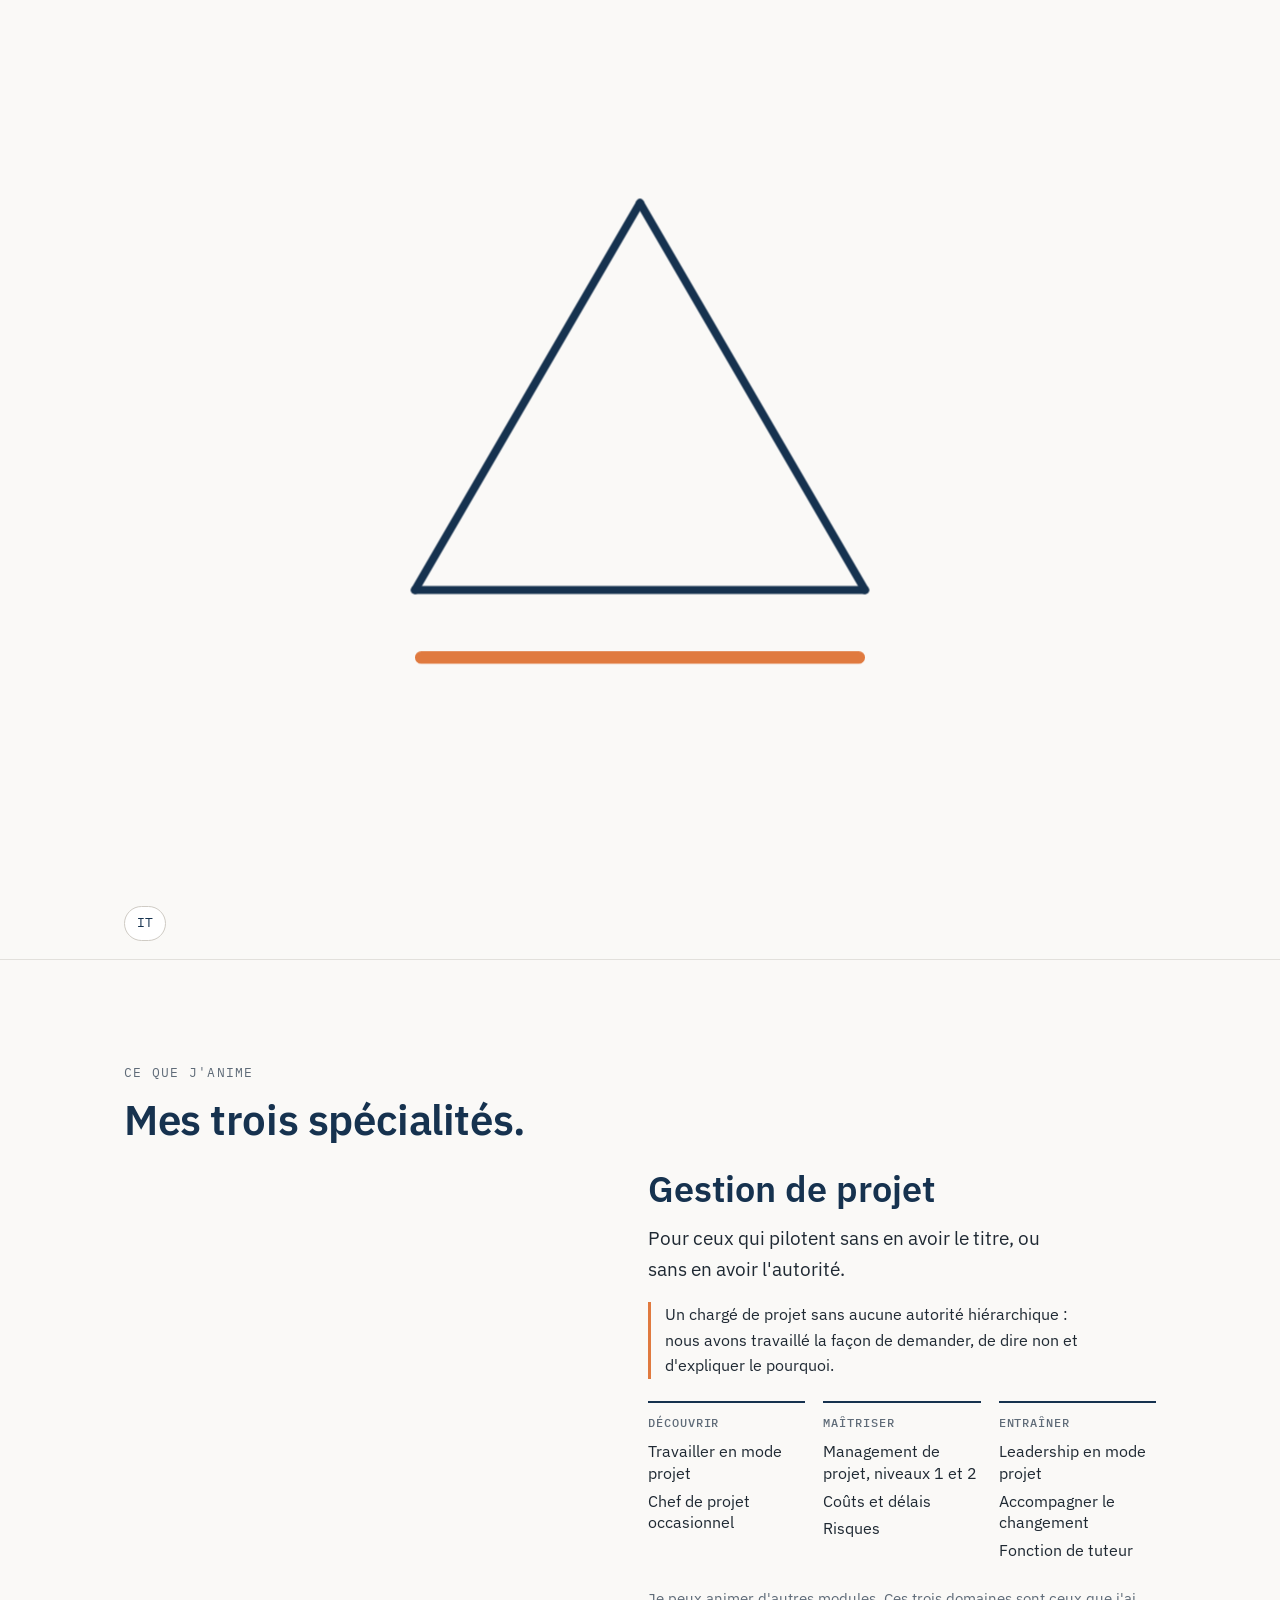
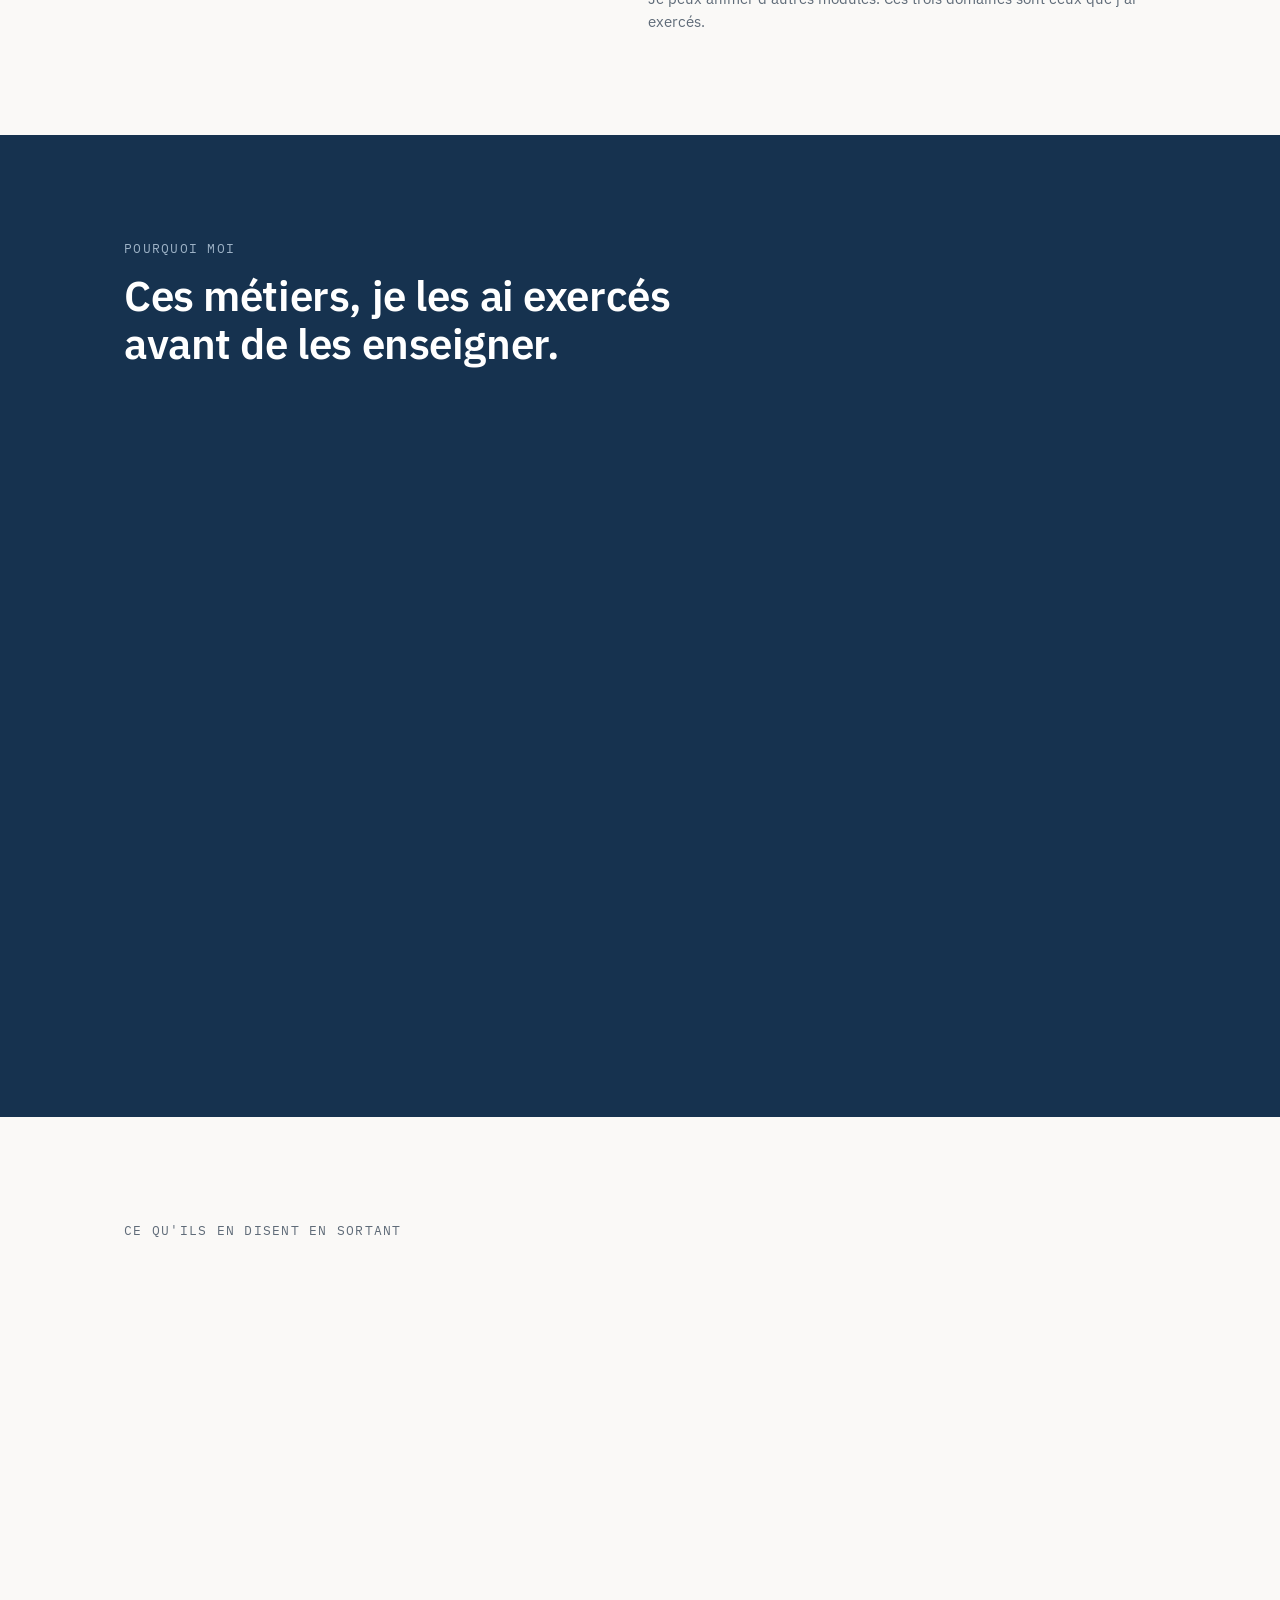
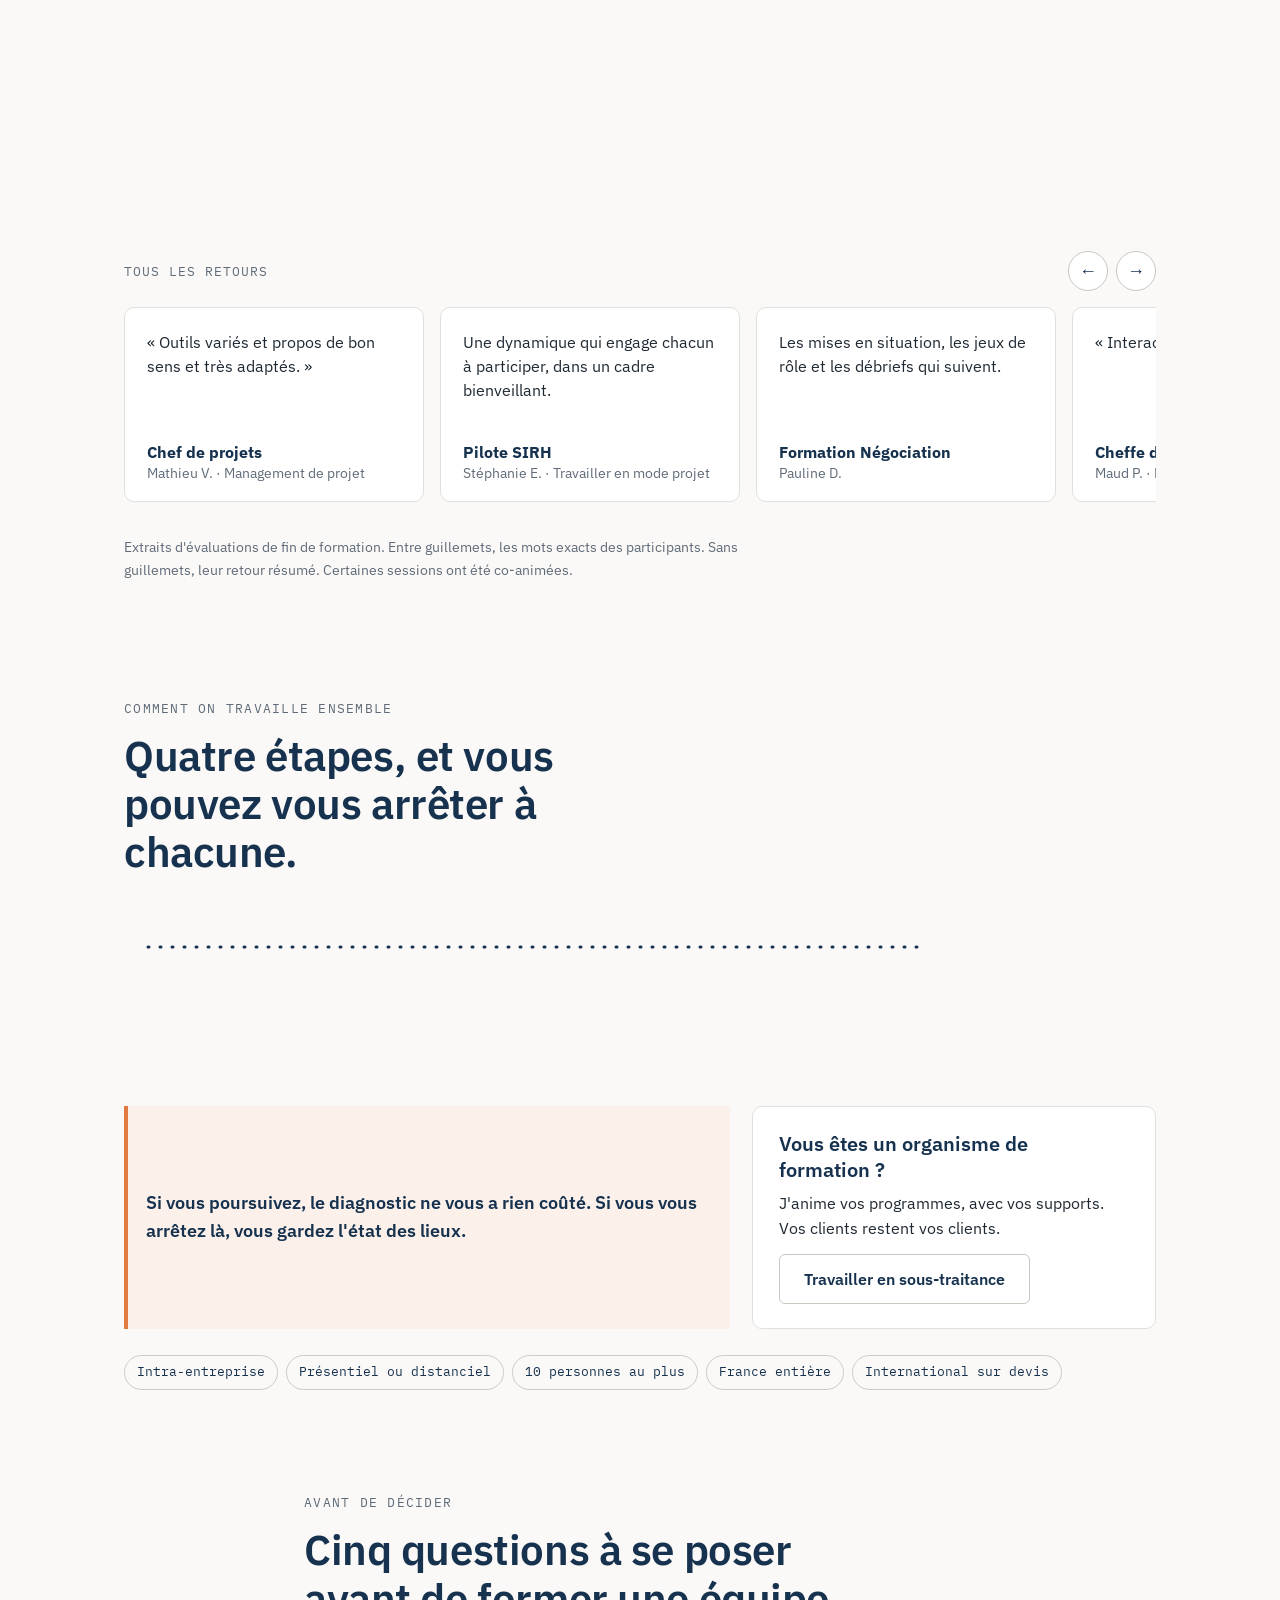
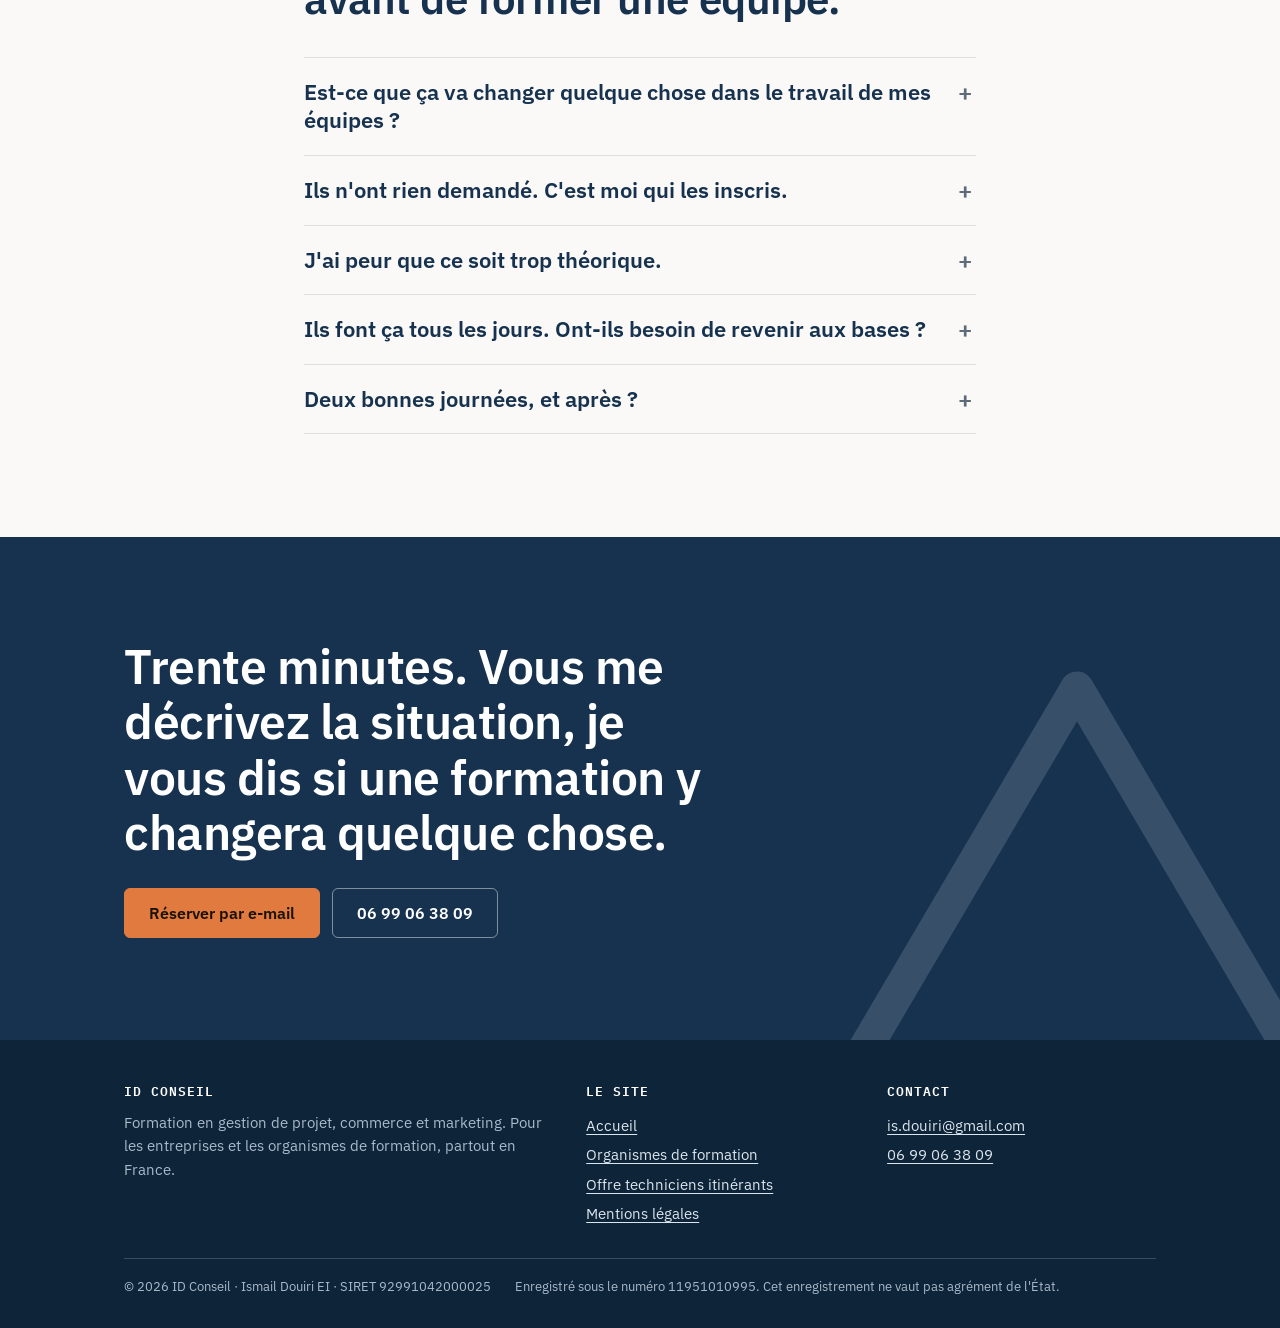
==== index.html @ 98e77c62 "Site ID Conseil, version de publication Copie propre du site v4 : uniquement les pages publiées, san" ====
<!doctype html>
<html lang="fr">
<head>
<meta charset="utf-8">
<meta name="viewport" content="width=device-width, initial-scale=1">
<title>ID Conseil · Formations en gestion de projet, commerce et marketing</title>
<meta name="description" content="Ismail Douiri, formateur. Gestion de projet, commerce, marketing : des formations ancrées dans le terrain de vos équipes. Pour les entreprises et les organismes de formation.">
<meta name="robots" content="index, follow">
<link rel="canonical" href="https://idconseil-formation.fr/">
<meta name="theme-color" content="#16324F">
<meta property="og:type" content="website">
<meta property="og:site_name" content="ID Conseil">
<meta property="og:locale" content="fr_FR">
<meta property="og:title" content="ID Conseil · Des formations ancrées dans le terrain de vos équipes">
<meta property="og:description" content="Gestion de projet, commerce, marketing. Pour les entreprises et les organismes de formation.">
<meta property="og:url" content="https://idconseil-formation.fr/">
<meta property="og:image" content="https://idconseil-formation.fr/assets/img/og-image.png">
<meta name="twitter:card" content="summary_large_image">
<link rel="icon" href="assets/img/favicon.svg" type="image/svg+xml">
<link rel="icon" href="assets/img/favicon-32.png" sizes="32x32" type="image/png">
<link rel="apple-touch-icon" href="assets/img/apple-touch-icon.png">
<link rel="manifest" href="site.webmanifest">
<link rel="stylesheet" href="assets/fonts/fonts.css">
<link rel="stylesheet" href="assets/css/v3.css">
<link rel="stylesheet" href="assets/css/v3b.css">
<link rel="stylesheet" href="assets/css/v4.css">
<script>
/* Cinématique : ordinateur seulement, une fois par visite, jamais si les animations sont réduites. */
(function(){try{
  var d = document.documentElement;
  var calme = window.matchMedia('(prefers-reduced-motion: reduce)').matches;
  var large = window.matchMedia('(min-width: 900px)').matches;
  if(!calme){ d.classList.add('js'); }
  if(large && !calme && !sessionStorage.getItem('idc-intro') && !location.hash){
    d.classList.add('intro');
    sessionStorage.setItem('idc-intro','1');
  }
}catch(e){}})();
</script>
<script type="application/ld+json">
{
 "@context":"https://schema.org",
 "@type":"ProfessionalService",
 "@id":"https://idconseil-formation.fr/#organisation",
 "name":"ID Conseil",
 "description":"Formation en gestion de projet, commerce et marketing pour les entreprises et les organismes de formation.",
 "url":"https://idconseil-formation.fr/",
 "image":"https://idconseil-formation.fr/assets/img/og-image.png",
 "founder":{"@type":"Person","name":"Ismail Douiri","jobTitle":"Formateur"},
 "areaServed":{"@type":"Country","name":"France"},
 "knowsAbout":["gestion de projet","management de projet","vente","négociation commerciale","marketing","formation professionnelle"]
}
</script>
</head>
<body>

<!-- Cinématique d'ouverture : le delta se construit sommet par sommet, le portrait s'y révèle,
     puis le symbole part se ranger dans le logo de l'en-tête. -->
<div class="cine" aria-hidden="true">
  <div class="cine-fond"></div>
  <div class="cine-scene">
    <svg viewBox="0 0 600 600" id="cine-svg">
      <defs><clipPath id="cine-rond"><circle cx="300" cy="350" r="126"/></clipPath></defs>
      <g class="photo"><image href="assets/img/portrait-serre.jpg" x="150" y="208" width="300" height="400"
           preserveAspectRatio="xMidYMin slice" clip-path="url(#cine-rond)"/></g>
      <circle class="anneau" cx="300" cy="350" r="138"/>
      <path class="cote" id="c1" d="M300 70 L50 500"/>
      <path class="cote" id="c2" d="M50 500 L550 500"/>
      <path class="cote" id="c3" d="M550 500 L300 70"/>
      <circle class="noeud" id="n1" cx="300" cy="70" r="14"/>
      <circle class="noeud" id="n2" cx="50" cy="500" r="14"/>
      <circle class="noeud" id="n3" cx="550" cy="500" r="14"/>
      <text id="t1" x="300" y="36" text-anchor="middle">GESTION DE PROJET</text>
      <text id="t2" x="22" y="546" text-anchor="start">COMMERCE</text>
      <text id="t3" x="578" y="546" text-anchor="end">MARKETING</text>
      <rect class="barre" x="50" y="568" width="500" height="14" rx="7"/>
    </svg>
    <p class="cine-nom">ID CONSEIL</p>
    <p class="cine-base">La performance par la formation</p>
  </div>
  <button class="passer" type="button">Passer</button>
</div>

<a class="saut-lien" href="#contenu">Aller au contenu</a>

<header class="tete">
  <div class="wrap">
    <a class="marque" href="index.html">
      <svg viewBox="0 0 100 100" aria-hidden="true" id="logo">
        <path d="M50 15 L85 76 L15 76 Z" fill="none" stroke="#16324F" stroke-width="10" stroke-linejoin="round"/>
        <rect x="15" y="87" width="70" height="10" rx="5" fill="#E07A3F"/>
      </svg>
      <span><b>ID CONSEIL</b><small>La performance par la formation</small></span>
    </a>
    <button class="burger" type="button" aria-expanded="false" aria-controls="nav">Menu</button>
    <nav class="nav" id="nav" aria-label="Navigation principale">
      <a href="#specialites">Spécialités</a>
      <a href="#retours">Retours</a>
      <a href="#offre">Entreprises</a>
      <a href="organismes.html">Organismes de formation</a>
      <a class="btn" href="#contact">Réserver un échange</a>
    </nav>
  </div>
</header>

<main id="contenu">

<!-- =================== 1. HAUT DE PAGE -->
<section class="h4">
  <div class="wrap h4-g">
    <div class="h4-txt">
      <span class="sur">Ismail Douiri · Formateur · ID Conseil</span>
      <h1>Projet, commerce, marketing : des formations <em>ancrées dans le terrain</em> de vos équipes.</h1>
      <p class="chapo">Je pars de leurs dossiers réels. Pour les entreprises et les organismes de formation.</p>
      <div class="actions">
        <a class="btn" href="#contact">Réserver un échange de 30 minutes</a>
        <a class="btn btn-2" href="#specialites">Voir mes spécialités</a>
      </div>
      <ul class="h4-faits">
        <li><b>15 ans</b>de terrain</li>
        <li><b>Près de 40</b>sessions animées</li>
        <li><b>Plus de 70</b>apprenants</li>
      </ul>
    </div>
    <figure class="h4-fig rev">
      <svg class="h4-delta" viewBox="0 0 400 400" aria-hidden="true">
        <path class="trait" d="M200 30 L380 330 L20 330 Z"/>
        <rect class="barre" x="20" y="352" width="360" height="11" rx="5.5"/>
      </svg>
      <img src="assets/img/portrait-accueil.jpg" alt="Portrait d'Ismail Douiri" width="1124" height="2000">
    </figure>
  </div>
</section>

<div class="bande">
  <div class="wrap">
    <ul class="puces">
      <li>Des secteurs que je connais</li>
      <li>Énergie</li><li>Réseaux de gaz</li><li>CVC</li><li>Ingénierie et environnement</li><li>Maintenance industrielle</li><li>IT</li>
    </ul>
  </div>
</div>

<!-- =================== 2. MES TROIS SPÉCIALITÉS -->
<section id="specialites">
  <div class="wrap">
    <span class="sur">Ce que j'anime</span>
    <h2>Mes trois spécialités.</h2>

    <div class="tri-g">
      <div class="tri rev" role="tablist" aria-label="Mes trois spécialités">
        <svg viewBox="0 0 500 460" aria-hidden="true">
          <path class="trait" d="M250 50 L440 400 L60 400 Z"/>
          <rect class="barre" x="60" y="426" width="380" height="12" rx="6"/>
          <text class="centre" x="250" y="290">SURVOLEZ</text>
          <text class="centre" x="250" y="312">UN SOMMET</text>
        </svg>
        <button class="sommet" style="left:50%;top:11%" role="tab" id="tab-projet" aria-controls="pan-projet" aria-selected="true" type="button">Gestion de projet</button>
        <button class="sommet" style="left:12%;top:87%" role="tab" id="tab-commerce" aria-controls="pan-commerce" aria-selected="false" type="button">Commerce</button>
        <button class="sommet" style="left:88%;top:87%" role="tab" id="tab-marketing" aria-controls="pan-marketing" aria-selected="false" type="button">Marketing</button>
      </div>

      <div class="pan">
        <div role="tabpanel" id="pan-projet" aria-labelledby="tab-projet">
          <h3>Gestion de projet</h3>
          <p class="qui">Pour ceux qui pilotent sans en avoir le titre, ou sans en avoir l'autorité.</p>
          <p class="ex">Un chargé de projet sans aucune autorité hiérarchique : nous avons travaillé la façon de demander, de dire non et d'expliquer le pourquoi.</p>
          <div class="niv">
            <div><h4>Découvrir</h4><ul><li>Travailler en mode projet</li><li>Chef de projet occasionnel</li></ul></div>
            <div><h4>Maîtriser</h4><ul><li>Management de projet, niveaux 1 et 2</li><li>Coûts et délais</li><li>Risques</li></ul></div>
            <div><h4>Entraîner</h4><ul><li>Leadership en mode projet</li><li>Accompagner le changement</li><li>Fonction de tuteur</li></ul></div>
          </div>
        </div>
        <div role="tabpanel" id="pan-commerce" aria-labelledby="tab-commerce" hidden>
          <h3>Commerce</h3>
          <p class="qui">Pour ceux qui vendent sans être vendeurs, et pour les vendeurs qui veulent retrouver une méthode.</p>
          <p class="ex">Négocier un droit de passage avec un barème fixe : nous avons listé tout ce qui se négocie quand le prix ne bouge pas.</p>
          <div class="niv">
            <div><h4>Poser les bases</h4><ul><li>Vente en face-à-face</li><li>Maîtrise commerciale pour non-commerciaux</li><li>Prospecter</li></ul></div>
            <div><h4>Aller plus loin</h4><ul><li>Négociation commerciale</li><li>Bases du contrat commercial</li></ul></div>
            <div><h4>En direct</h4><ul><li><a href="techniciens.html">Vente additionnelle pour techniciens</a></li></ul></div>
          </div>
        </div>
        <div role="tabpanel" id="pan-marketing" aria-labelledby="tab-marketing" hidden>
          <h3>Marketing</h3>
          <p class="qui">Pour ceux qui doivent comprendre leur marché sans être marketeurs.</p>
          <p class="ex">Chef de produit, j'ai mené l'étude de marché qui a sauvé une gamme promise à l'abandon.</p>
          <div class="niv">
            <div><h4>Poser les bases</h4><ul><li>Le marketing pour les non-marketeurs</li></ul></div>
            <div><h4>Aller plus loin</h4><ul><li>Du diagnostic au plan marketing</li><li>Marketing produit et lancement de gamme</li></ul></div>
            <div><h4>Le digital</h4><ul><li>Bases du marketing digital</li><li>Communication et création de contenu</li></ul></div>
          </div>
        </div>
        <p class="pan-note">Je peux animer d'autres modules. Ces trois domaines sont ceux que j'ai exercés.</p>
      </div>
    </div>
  </div>
</section>

<!-- =================== 3. POURQUOI MOI -->
<section id="parcours" class="sombre">
  <div class="wrap">
    <span class="sur">Pourquoi moi</span>
    <h2>Ces métiers, je les ai exercés avant de les enseigner.</h2>

    <div class="frise rev" role="img" aria-label="Frise de 2011 à 2026. Vente de 2011 à 2020, puis depuis 2024. Marketing produit et pilotage de projets de 2020 à 2024. Formation depuis 2023.">
      <div class="frise-l"><span class="b-vente" style="grid-column:1/11"></span><span class="b-vente" style="grid-column:14/17"></span></div>
      <div class="frise-l"><span class="b-mkt" style="grid-column:10/15"></span></div>
      <div class="frise-l"><span class="b-form" style="grid-column:13/17"></span></div>
      <div class="frise-a"><span>2011</span><span>2016</span><span>2021</span><span>2026</span></div>
    </div>

    <div class="grands">
      <div class="grand rev">
        <b>12<sup>ans +</sup></b>
        <h3><i class="b-vente"></i>Dans la vente</h3>
        <p>Matériel électrique et génie climatique, en tertiaire, résidentiel et industrie. Schneider Electric, ABB, Magelec, Ariston.</p>
      </div>
      <div class="grand rev r2">
        <b>4<sup>ans</sup></b>
        <h3><i class="b-mkt"></i>De marketing produit</h3>
        <p>Chef de produit : conduite de gamme, lancements, pilotage de projets.</p>
      </div>
      <div class="grand rev r3">
        <b>3<sup>ans</sup></b>
        <h3><i class="b-form"></i>De formation</h3>
        <p>En école, dont un workshop de communication digitale à MyDigitalSchool, puis en entreprise.</p>
      </div>
    </div>

    <p class="phrase rev">J'ai appris à vendre du côté du plus petit. Il me restait une chose : <span>comprendre le client mieux que les autres.</span></p>
  </div>
</section>

<!-- =================== 4. LES RETOURS -->
<section id="retours">
  <div class="wrap">
    <span class="sur">Ce qu'ils en disent en sortant</span>
    <div class="cit-g">
      <figure class="grande rev">
        <blockquote>« Pas ou peu de slides : on se souviendra plus des explications. »</blockquote>
        <figcaption><b>Virginie P.</b>, directrice de projet</figcaption>
      </figure>
      <div class="jauge rev r2">
        <svg viewBox="0 0 120 120" aria-hidden="true">
          <circle class="fond" cx="60" cy="60" r="52"/>
          <circle class="trait" cx="60" cy="60" r="52" data-part="0.98"/>
        </svg>
        <b><span>4,9<small>SUR 5</small></span></b>
        <p>Note moyenne donnée au formateur en fin de formation</p>
      </div>
    </div>

    <div class="avis3">
      <figure class="avis rev">
        <p>Une vision claire du processus projet. Elle dit avoir gagné la confiance nécessaire pour lancer des projets seule.</p>
        <footer><b>Formation Coûts et délais</b>Sophie L.</footer>
      </figure>
      <figure class="avis rev r2">
        <p>L'échange direct avec le formateur, et un contenu personnalisé.</p>
        <footer><b>Directeur commercial</b>David F. · Chef de projet occasionnel</footer>
      </figure>
      <figure class="avis rev r3">
        <p>Précision, clarté et efficacité, sur la forme comme sur le fond.</p>
        <footer><b>Directrice projet IT</b>Malika L. · Chef de projet occasionnel</footer>
      </figure>
    </div>

    <div class="defile-t">
      <span>Tous les retours</span>
      <div class="fleches">
        <button type="button" data-sens="-1" aria-label="Retours précédents">←</button>
        <button type="button" data-sens="1" aria-label="Retours suivants">→</button>
      </div>
    </div>
    <div class="defile" id="defile" tabindex="0" aria-label="Autres retours d'apprenants, à faire défiler">
      <figure class="avis"><p>« Outils variés et propos de bon sens et très adaptés. »</p><footer><b>Chef de projets</b>Mathieu V. · Management de projet</footer></figure>
      <figure class="avis"><p>Une dynamique qui engage chacun à participer, dans un cadre bienveillant.</p><footer><b>Pilote SIRH</b>Stéphanie E. · Travailler en mode projet</footer></figure>
      <figure class="avis"><p>Les mises en situation, les jeux de rôle et les débriefs qui suivent.</p><footer><b>Formation Négociation</b>Pauline D.</footer></figure>
      <figure class="avis"><p>« Interactif, mises en application. »</p><footer><b>Cheffe de projet</b>Maud P. · Management de projet</footer></figure>
      <figure class="avis"><p>Des concepts simplifiés, expliqués avec beaucoup de pédagogie.</p><footer><b>Formation Marketing</b>Florence B.</footer></figure>
      <figure class="avis"><p>Le format, la personnalisation, et un contenu adapté en cours de route.</p><footer><b>Technicienne de conception</b>Alexandra B.</footer></figure>
      <figure class="avis"><p>Maîtrise du sujet, échanges de qualité.</p><footer><b>Chef de pôle</b>Erwan M. · Coûts et délais</footer></figure>
      <figure class="avis"><p>« Qualité des intervenants et qualité de l'accueil. Partage des retours d'expérience avec le groupe. »</p><footer><b>Chef de projet</b>Loïc V. · Management de projet</footer></figure>
      <figure class="avis"><p>Un formateur à l'écoute, de solides connaissances, une formation personnalisée.</p><footer><b>Gestionnaire référente</b>Caroline G. · Management de projet niveau 2</footer></figure>
      <figure class="avis"><p>Vraiment pédagogue.</p><footer><b>Analyste en intelligence économique</b>Hugo C. · Travailler en mode projet</footer></figure>
      <figure class="avis"><p>Les échanges, un contenu personnalisé, des retours directs.</p><footer><b>Formation Leadership en mode projet</b>Jean-Noël</footer></figure>
      <figure class="avis"><p>« Interactivité de la formation. »</p><footer><b>Ingénieure de projets</b>Kristelle R. · Management de projet</footer></figure>
      <figure class="avis"><p>« Ambiance, informations communiquées. »</p><footer><b>Chef de projets</b>Mathieu M. · Management de projet</footer></figure>
    </div>
    <p class="note">Extraits d'évaluations de fin de formation. Entre guillemets, les mots exacts
      des participants. Sans guillemets, leur retour résumé. Certaines sessions ont été co-animées.</p>
  </div>
</section>

<!-- =================== 5. L'OFFRE -->
<section id="offre" style="padding-top:0">
  <div class="wrap">
    <span class="sur">Comment on travaille ensemble</span>
    <h2>Quatre étapes, et vous pouvez vous arrêter à chacune.</h2>

    <div class="route">
      <svg aria-hidden="true"><line x1="24" y1="30" x2="100%" y2="30" stroke="#16324F" stroke-width="3" stroke-dasharray="1 11" stroke-linecap="round"/></svg>
      <ol>
        <li class="rev" data-n="1"><strong>30 minutes d'échange</strong><span>S'il n'y a pas de sujet, je vous le dis.</span></li>
        <li class="rev r2" data-n="2"><strong>Un diagnostic à prix fixe</strong><span>Un état des lieux écrit de votre équipe.</span></li>
        <li class="rev r3" data-n="3"><strong>La formation sur vos cas</strong><span>Le prix du diagnostic en est déduit.</span></li>
        <li class="rev r3" data-n="4"><strong>Un point à trois mois</strong><span>Ce qui a tenu, ce qui a été abandonné.</span></li>
      </ol>
    </div>

    <div class="duo">
      <p class="garantie">Si vous poursuivez, le diagnostic ne vous a rien coûté. Si vous vous arrêtez là, vous gardez l'état des lieux.</p>
      <div class="offre">
        <h3>Vous êtes un organisme de formation ?</h3>
        <p>J'anime vos programmes, avec vos supports. Vos clients restent vos clients.</p>
        <a class="btn btn-2" href="organismes.html">Travailler en sous-traitance</a>
      </div>
    </div>

    <ul class="modal">
      <li>Intra-entreprise</li><li>Présentiel ou distanciel</li><li>10 personnes au plus</li><li>France entière</li><li>International sur devis</li>
    </ul>
  </div>
</section>

<!-- =================== 6. LES QUESTIONS -->
<section id="questions" style="padding-top:0">
  <div class="wrap etroit">
    <span class="sur">Avant de décider</span>
    <h2>Cinq questions à se poser avant de former une équipe.</h2>

    <div class="faq">
      <details>
        <summary>Est-ce que ça va changer quelque chose dans le travail de mes équipes ?</summary>
        <div class="rep"><p>Seulement si la formation parle de leur travail. Avant chaque
          session, je demande qui sera dans la salle et sur quels dossiers. Les exercices sont
          écrits sur ces situations.</p></div>
      </details>
      <details>
        <summary>Ils n'ont rien demandé. C'est moi qui les inscris.</summary>
        <div class="rep"><p>C'est le cas le plus courant. La première heure sert à cela :
          chacun dit ce qui lui complique le travail, et nous partons de là.</p></div>
      </details>
      <details>
        <summary>J'ai peur que ce soit trop théorique.</summary>
        <div class="rep"><p>La question vient avant la théorie, jamais l'inverse. Une
          participante l'a écrit : « Formation vivante par échanges, pas un déroulé rigide
          d'une présentation. »</p></div>
      </details>
      <details>
        <summary>Ils font ça tous les jours. Ont-ils besoin de revenir aux bases ?</summary>
        <div class="rep"><p>Ce sont eux qui en tirent le plus. Quand on a appris en faisant,
          on sait quoi faire, rarement pourquoi. Une cheffe de projet l'a résumé : « prise de
          recul sur nos habitudes ».</p></div>
      </details>
      <details>
        <summary>Deux bonnes journées, et après ?</summary>
        <div class="rep"><p>Chacun repart avec un engagement, un seul, sur une situation
          réelle. La séance suivante s'ouvre dessus.</p></div>
      </details>
    </div>
  </div>
</section>

<!-- =================== 7. LE CONTACT -->
<section id="contact" class="sombre contact fin">
  <svg class="filigrane" viewBox="0 0 100 100" aria-hidden="true"><path d="M50 12 L90 80 L10 80 Z"/></svg>
  <div class="wrap">
    <h2>Trente minutes. Vous me décrivez la situation, je vous dis si une formation y changera quelque chose.</h2>
    <div class="actions">
      <a class="btn" href="mailto:is.douiri@gmail.com?subject=%C3%89change%20de%2030%20minutes">Réserver par e-mail</a>
      <a class="btn btn-2" href="tel:+33699063809">06 99 06 38 09</a>
    </div>
  </div>
</section>

</main>

<footer class="pied">
  <div class="wrap">
    <div class="pied-g">
      <div>
        <h2>ID Conseil</h2>
        <p>Formation en gestion de projet, commerce et marketing. Pour les entreprises et les organismes de formation, partout en France.</p>
      </div>
      <div>
        <h2>Le site</h2>
        <ul>
          <li><a href="index.html">Accueil</a></li>
          <li><a href="organismes.html">Organismes de formation</a></li>
          <li><a href="techniciens.html">Offre techniciens itinérants</a></li>
          <li><a href="mentions-legales.html">Mentions légales</a></li>
        </ul>
      </div>
      <div>
        <h2>Contact</h2>
        <ul>
          <li><a href="mailto:is.douiri@gmail.com">is.douiri@gmail.com</a></li>
          <li><a href="tel:+33699063809">06 99 06 38 09</a></li>
        </ul>
      </div>
    </div>
    <div class="pied-bas">
      <span>© 2026 ID Conseil · Ismail Douiri EI · SIRET 92991042000025</span>
      <span>Enregistré sous le numéro 11951010995. Cet enregistrement ne vaut pas agrément de l'État.</span>
    </div>
  </div>
</footer>

<script src="assets/js/v4.js"></script>
</body>
</html>
---- assets/fonts/fonts.css ----
/* IBM Plex Sans et IBM Plex Mono, SIL Open Font License 1.1. Hébergées sur le site : aucune requête vers un tiers. */
/* ibm-plex-sans-latin-ext-400-normal */
@font-face {
  font-family: 'IBM Plex Sans';
  font-style: normal;
  font-display: swap;
  font-weight: 400;
  src: url(ibm-plex-sans-latin-ext-400-normal.woff2) format('woff2');
}
/* ibm-plex-sans-latin-400-normal */
@font-face {
  font-family: 'IBM Plex Sans';
  font-style: normal;
  font-display: swap;
  font-weight: 400;
  src: url(ibm-plex-sans-latin-400-normal.woff2) format('woff2');
}
/* ibm-plex-sans-latin-ext-500-normal */
@font-face {
  font-family: 'IBM Plex Sans';
  font-style: normal;
  font-display: swap;
  font-weight: 500;
  src: url(ibm-plex-sans-latin-ext-500-normal.woff2) format('woff2');
}
/* ibm-plex-sans-latin-500-normal */
@font-face {
  font-family: 'IBM Plex Sans';
  font-style: normal;
  font-display: swap;
  font-weight: 500;
  src: url(ibm-plex-sans-latin-500-normal.woff2) format('woff2');
}
/* ibm-plex-sans-latin-ext-600-normal */
@font-face {
  font-family: 'IBM Plex Sans';
  font-style: normal;
  font-display: swap;
  font-weight: 600;
  src: url(ibm-plex-sans-latin-ext-600-normal.woff2) format('woff2');
}
/* ibm-plex-sans-latin-600-normal */
@font-face {
  font-family: 'IBM Plex Sans';
  font-style: normal;
  font-display: swap;
  font-weight: 600;
  src: url(ibm-plex-sans-latin-600-normal.woff2) format('woff2');
}
/* ibm-plex-sans-latin-ext-700-normal */
@font-face {
  font-family: 'IBM Plex Sans';
  font-style: normal;
  font-display: swap;
  font-weight: 700;
  src: url(ibm-plex-sans-latin-ext-700-normal.woff2) format('woff2');
}
/* ibm-plex-sans-latin-700-normal */
@font-face {
  font-family: 'IBM Plex Sans';
  font-style: normal;
  font-display: swap;
  font-weight: 700;
  src: url(ibm-plex-sans-latin-700-normal.woff2) format('woff2');
}
/* ibm-plex-mono-latin-ext-400-normal */
@font-face {
  font-family: 'IBM Plex Mono';
  font-style: normal;
  font-display: swap;
  font-weight: 400;
  src: url(ibm-plex-mono-latin-ext-400-normal.woff2) format('woff2');
}
/* ibm-plex-mono-latin-400-normal */
@font-face {
  font-family: 'IBM Plex Mono';
  font-style: normal;
  font-display: swap;
  font-weight: 400;
  src: url(ibm-plex-mono-latin-400-normal.woff2) format('woff2');
}
/* ibm-plex-mono-latin-ext-500-normal */
@font-face {
  font-family: 'IBM Plex Mono';
  font-style: normal;
  font-display: swap;
  font-weight: 500;
  src: url(ibm-plex-mono-latin-ext-500-normal.woff2) format('woff2');
}
/* ibm-plex-mono-latin-500-normal */
@font-face {
  font-family: 'IBM Plex Mono';
  font-style: normal;
  font-display: swap;
  font-weight: 500;
  src: url(ibm-plex-mono-latin-500-normal.woff2) format('woff2');
}
/* ibm-plex-mono-latin-ext-600-normal */
@font-face {
  font-family: 'IBM Plex Mono';
  font-style: normal;
  font-display: swap;
  font-weight: 600;
  src: url(ibm-plex-mono-latin-ext-600-normal.woff2) format('woff2');
}
/* ibm-plex-mono-latin-600-normal */
@font-face {
  font-family: 'IBM Plex Mono';
  font-style: normal;
  font-display: swap;
  font-weight: 600;
  src: url(ibm-plex-mono-latin-600-normal.woff2) format('woff2');
}
---- assets/css/v3.css ----
/* ID CONSEIL · feuille de style v3 (index, organismes, fiche formateur)
   Encre #16324F · Ambre #E07A3F · Ivoire #FAF9F7 · IBM Plex Sans / Mono
   Règle : l'ambre marque une preuve ou un résultat, jamais une décoration. */

:root{
  --encre:#16324F;--encre-2:#22496E;--encre-3:#0E2438;
  --ambre:#E07A3F;--ambre-s:#9C4C1D;--ambre-c:#F4A268;
  --texte:#1F2933;--gris:#5F6B78;--ivoire:#FAF9F7;--blanc:#fff;--trait:#E2E0DC;
  --trait-s:rgba(255,255,255,.18);
  --sans:"IBM Plex Sans",-apple-system,"Segoe UI",system-ui,sans-serif;
  --mono:"IBM Plex Mono",Consolas,monospace;
  --pad:clamp(20px,5vw,44px);--max:1120px;
}
*,*::before,*::after{box-sizing:border-box}
html{scroll-behavior:smooth}
body{margin:0;background:var(--ivoire);color:var(--texte);font-family:var(--sans);
  font-size:17.5px;line-height:1.6;-webkit-font-smoothing:antialiased}
img{max-width:100%;height:auto;display:block}
a{color:var(--encre);text-underline-offset:3px;text-decoration-thickness:1px}
:focus-visible{outline:3px solid var(--ambre);outline-offset:3px;border-radius:2px}
h1,h2,h3{color:var(--encre);font-weight:600;line-height:1.15;margin:0 0 .5em;letter-spacing:-.01em}
h2{font-size:clamp(27px,3.6vw,42px);max-width:22ch}
h3{font-size:20px;line-height:1.3;letter-spacing:0}
p{margin:0 0 1em}
.wrap{max-width:var(--max);margin:0 auto;padding:0 var(--pad)}
.etroit{max-width:760px}
section{padding:clamp(56px,8vw,104px) 0;scroll-margin-top:72px}
.sur{font-family:var(--mono);font-size:12.5px;letter-spacing:.1em;text-transform:uppercase;
  color:var(--gris);display:block;margin-bottom:14px}
.saut-lien{position:absolute;left:-9999px;top:0;background:var(--encre);color:#fff;padding:10px 16px;z-index:200}
.saut-lien:focus{left:0}

/* ---------- boutons */
.btn{display:inline-block;background:var(--encre);color:#fff;padding:14px 24px;border-radius:6px;
  font-weight:600;font-size:16px;text-decoration:none;border:1.5px solid var(--encre);line-height:1.25}
.btn:hover{background:var(--encre-2);border-color:var(--encre-2)}
.btn-2{background:transparent;color:var(--encre);border-color:#C9C6C0}
.btn-2:hover{background:#fff;border-color:var(--encre)}
.actions{display:flex;flex-wrap:wrap;gap:12px;margin-top:28px}
.sombre .btn{background:var(--ambre);border-color:var(--ambre);color:#1B1206}
.sombre .btn:hover{background:var(--ambre-c);border-color:var(--ambre-c)}
.sombre .btn-2{background:transparent;color:#fff;border-color:rgba(255,255,255,.45)}
.sombre .btn-2:hover{background:rgba(255,255,255,.08);border-color:#fff}

/* ---------- en-tête */
.tete{position:sticky;top:0;z-index:50;background:rgba(250,249,247,.95);backdrop-filter:blur(6px);
  border-bottom:1px solid var(--trait)}
.tete .wrap{display:flex;align-items:center;justify-content:space-between;gap:16px;min-height:66px}
.marque{display:flex;align-items:center;gap:10px;text-decoration:none}
.marque svg{width:28px;height:28px;flex:none}
.marque b{display:block;font-size:16px;letter-spacing:.07em;color:var(--encre);line-height:1.1}
.marque small{display:block;font-family:var(--mono);font-size:10.5px;letter-spacing:.05em;color:var(--gris);text-transform:uppercase}
.nav{display:flex;align-items:center;gap:clamp(12px,2vw,26px)}
.nav a{font-size:15px;text-decoration:none;color:var(--texte);padding:6px 0;border-bottom:2px solid transparent}
.nav a:hover,.nav a[aria-current="page"]{border-bottom-color:var(--ambre)}
.nav a.btn{color:#fff;padding:10px 16px;font-size:14.5px;border-bottom:1.5px solid var(--encre)}
.burger{display:none;font:inherit;font-size:14.5px;background:#fff;border:1px solid var(--trait);
  border-radius:6px;padding:8px 14px;color:var(--encre)}
@media (max-width:900px){
  .burger{display:block}
  .nav{display:none;position:absolute;left:0;right:0;top:100%;background:var(--ivoire);
    border-bottom:1px solid var(--trait);flex-direction:column;align-items:flex-start;padding:14px var(--pad) 22px;gap:6px}
  .nav.ouvert{display:flex}
  .nav a{font-size:17px;padding:10px 0}
  .nav a.btn{margin-top:8px}
}

/* ---------- haut de page */
.hero{padding:clamp(36px,6vw,80px) 0 clamp(28px,4vw,48px)}
.hero-g{display:grid;grid-template-columns:1.3fr .7fr;gap:clamp(24px,5vw,64px);align-items:end}
.hero h1{font-size:clamp(33px,5.2vw,62px);line-height:1.06;max-width:15ch;margin-bottom:.45em}
.hero .chapo{font-size:clamp(17.5px,1.7vw,20.5px);max-width:52ch}
.hero .poles{font-family:var(--mono);font-size:14px;color:var(--encre);margin:22px 0 0;letter-spacing:.02em}
.hero .pour{font-size:15.5px;color:var(--gris);margin:6px 0 0}
.portrait{margin:0;position:relative;align-self:end}
.portrait img{width:100%;aspect-ratio:4/5;object-fit:cover;object-position:50% 10%;mix-blend-mode:multiply}
.portrait::after{content:"";display:block;height:6px;background:var(--ambre);border-radius:3px}
.portrait figcaption{font-family:var(--mono);font-size:12.5px;color:var(--gris);margin-top:10px}
.secteurs{border-top:1px solid var(--trait);border-bottom:1px solid var(--trait);padding:16px 0;
  font-family:var(--mono);font-size:13.5px;color:var(--gris)}
.secteurs .wrap{display:flex;flex-wrap:wrap;gap:6px 26px;align-items:baseline}
.secteurs b{color:var(--encre);font-weight:500}
@media (max-width:820px){
  .hero-g{grid-template-columns:1fr}
  .portrait{max-width:260px}
  .portrait img{aspect-ratio:1/1}
}

/* ---------- constat */
.recit{font-size:clamp(18.5px,1.9vw,21.5px);line-height:1.55}
.recit p{max-width:62ch}
.scene{border-left:3px solid var(--encre);padding:4px 0 4px 22px;margin:34px 0 0;max-width:62ch;color:var(--texte)}

/* ---------- pôles */
.poles-g{display:grid;grid-template-columns:repeat(3,1fr);gap:22px;margin-top:38px}
.pole{background:#fff;border:1px solid var(--trait);border-radius:10px;padding:26px 24px 20px;display:flex;flex-direction:column}
.pole .n{font-family:var(--mono);font-size:12.5px;color:var(--gris);letter-spacing:.08em}
.pole h3{font-size:25px;margin:.2em 0 .35em}
.pole .qui{font-weight:600;color:var(--encre);margin-bottom:.8em}
.pole .cas{font-size:16px;color:var(--texte);margin-bottom:18px}
.pole details{border-top:1px solid var(--trait)}
.pole summary{cursor:pointer;padding:12px 0;font-weight:600;font-size:15.5px;color:var(--encre);list-style:none;
  display:flex;justify-content:space-between;align-items:center}
.pole summary::-webkit-details-marker{display:none}
.pole summary::after{content:"+";font-family:var(--mono);font-size:18px;color:var(--gris)}
.pole details[open] summary::after{content:"−"}
.pole ul{margin:0 0 14px;padding:0;list-style:none;font-size:15.5px}
.pole li{padding:3px 0 3px 16px;position:relative}
.pole li::before{content:"";position:absolute;left:0;top:13px;width:8px;height:1.5px;background:var(--gris)}
.pole .bas{margin-top:auto}
@media (max-width:940px){.poles-g{grid-template-columns:1fr}}

/* ---------- pourquoi moi */
.sombre{background:var(--encre);color:#D5DEE7}
.sombre h2,.sombre h3{color:#fff}
.sombre .sur{color:#9DB2C6}
.sombre a{color:#fff}
.metiers{display:grid;grid-template-columns:repeat(3,1fr);gap:0;margin:40px 0 0;border-top:1px solid var(--trait-s)}
.metier{padding:22px 26px 0 0}
.metier + .metier{padding-left:26px;border-left:1px solid var(--trait-s)}
.metier b{display:block;font-size:clamp(30px,3.6vw,44px);line-height:1;color:#fff;font-weight:600}
.metier b small{font-size:.42em;font-family:var(--mono);font-weight:500;color:#9DB2C6;margin-left:6px}
.metier h3{margin:.6em 0 .3em;font-size:19px}
.metier p{font-size:16px;margin:0}
.petit{margin-top:48px;max-width:64ch;font-size:clamp(18.5px,1.9vw,21.5px);line-height:1.55;color:#E6ECF2}
.petit strong{color:#fff}
@media (max-width:820px){
  .metiers{grid-template-columns:1fr}
  .metier,.metier + .metier{padding:22px 0 0;border-left:0}
  .metier + .metier{border-top:1px solid var(--trait-s);margin-top:22px}
}

/* ---------- preuves */
.grande{margin:0;padding:0}
.grande blockquote{margin:0;font-size:clamp(28px,5vw,58px);line-height:1.12;font-weight:600;color:var(--encre);
  letter-spacing:-.015em;max-width:18ch}
.grande figcaption{font-family:var(--mono);font-size:13.5px;color:var(--gris);margin-top:22px}
.grande figcaption b{color:var(--encre);font-weight:500}
.cits{list-style:none;margin:48px 0 0;padding:0;display:grid;grid-template-columns:1fr 1fr;gap:0 48px;
  border-top:1px solid var(--trait)}
.cits li{padding:18px 0;border-bottom:1px solid var(--trait)}
.cits q{quotes:"« " " »";font-size:18px;color:var(--texte);display:block}
.cits span{font-family:var(--mono);font-size:12.5px;color:var(--gris);display:block;margin-top:6px}
.note{font-size:14px;color:var(--gris);max-width:78ch;margin-top:16px}
.fait{display:grid;grid-template-columns:auto 1fr;gap:26px;align-items:center;margin-top:40px;
  border:1.5px solid var(--ambre);border-radius:10px;padding:26px 30px;background:#fff}
.fait b{font-size:clamp(40px,6vw,68px);line-height:1;color:var(--ambre-s);font-weight:600;white-space:nowrap}
.fait b small{font-size:.38em;font-family:var(--mono);font-weight:500;color:var(--gris)}
.fait p{margin:0;font-size:16.5px}
.reperes{display:grid;grid-template-columns:repeat(3,1fr);gap:24px;margin-top:40px}
.repere b{display:block;font-size:clamp(28px,3.4vw,40px);color:var(--encre);line-height:1.05}
.repere span{display:block;font-size:14.5px;color:var(--gris);margin-top:8px;padding-top:8px;border-top:1px solid var(--trait)}
@media (max-width:760px){
  .cits{grid-template-columns:1fr}
  .fait{grid-template-columns:1fr;gap:10px}
  .reperes{grid-template-columns:1fr}
}

/* ---------- offre */
.offres{display:grid;grid-template-columns:1.15fr .85fr;gap:22px;margin-top:38px;align-items:start}
.offre{background:#fff;border:1px solid var(--trait);border-radius:10px;padding:30px 28px}
.offre h3{font-size:23px;margin-bottom:.7em;max-width:24ch}
.etapes{list-style:none;margin:0;padding:0;counter-reset:e}
.etapes li{counter-increment:e;padding:14px 0 14px 46px;position:relative;border-top:1px solid var(--trait)}
.etapes li::before{content:counter(e);position:absolute;left:0;top:14px;width:30px;height:30px;border-radius:50%;
  border:1.5px solid var(--encre);color:var(--encre);font-family:var(--mono);font-size:14px;display:grid;place-items:center}
.etapes strong{display:block;color:var(--encre)}
.garantie{margin:18px 0 0;padding:16px 18px;background:#FBF1EA;border-left:4px solid var(--ambre);font-weight:600;color:var(--encre)}
.liste{list-style:none;margin:0;padding:0}
.liste li{padding:11px 0 11px 20px;border-top:1px solid var(--trait);position:relative}
.liste li::before{content:"";position:absolute;left:0;top:23px;width:9px;height:1.5px;background:var(--encre)}
.pratique{font-size:15.5px;color:var(--gris);margin-top:22px;max-width:80ch}
@media (max-width:900px){.offres{grid-template-columns:1fr}}

/* ---------- questions */
.faq{margin-top:34px;border-top:1px solid var(--trait)}
.faq details{border-bottom:1px solid var(--trait)}
.faq summary{cursor:pointer;list-style:none;padding:20px 40px 20px 0;position:relative;
  font-size:clamp(18.5px,2vw,22px);font-weight:600;color:var(--encre);line-height:1.3}
.faq summary::-webkit-details-marker{display:none}
.faq summary::after{content:"+";position:absolute;right:4px;top:18px;font-family:var(--mono);font-size:24px;color:var(--gris)}
.faq details[open] summary::after{content:"−"}
.faq .rep{padding:0 0 22px;max-width:66ch}
.faq .rep p:last-child{margin-bottom:0}

/* ---------- contact et pied */
.contact h2{max-width:20ch;font-size:clamp(28px,4.2vw,48px)}
.contact p{max-width:56ch;font-size:19px}
.pied{background:var(--encre-3);color:#A9BACA;font-size:14.5px;padding:44px 0 30px}
.pied a{color:#DCE5EE}
.pied-g{display:grid;grid-template-columns:1.6fr 1fr 1fr;gap:32px}
.pied h2{font-size:13px;font-family:var(--mono);letter-spacing:.08em;text-transform:uppercase;color:#fff;margin-bottom:12px;max-width:none}
.pied ul{list-style:none;margin:0;padding:0}
.pied li{padding:3px 0}
.pied-bas{border-top:1px solid var(--trait-s);margin-top:30px;padding-top:18px;display:flex;flex-wrap:wrap;gap:8px 24px;font-size:13px}
@media (max-width:760px){.pied-g{grid-template-columns:1fr}}

/* ---------- ouverture animée (voile, jouée une fois par visite) */
.voile{display:none}
html.intro{overflow:hidden}
html.intro .voile{display:flex;position:fixed;inset:0;z-index:300;background:var(--ivoire);
  align-items:center;animation:voile-fin .6s ease 5s forwards}
.voile-img{position:absolute;right:0;bottom:0;height:92%;width:min(46vw,560px);object-fit:cover;object-position:50% 8%;
  mix-blend-mode:multiply;opacity:0;animation:apparait 1.2s ease .1s forwards}
.voile-txt{position:relative;padding:0 var(--pad);max-width:min(52vw,760px);margin-left:max(0px,calc((100vw - var(--max))/2))}
.voile-txt p{margin:0 0 .5em;font-size:clamp(21px,3vw,38px);line-height:1.2;color:var(--encre);opacity:0;
  animation:monte .7s ease forwards}
.voile-txt p:nth-child(1){animation-delay:.4s}
.voile-txt p:nth-child(2){animation-delay:1.5s}
.voile-txt p:nth-child(3){animation-delay:2.6s}
.voile-txt p.fin{animation-delay:3.7s;font-weight:600;font-size:clamp(25px,3.8vw,48px);margin-top:.7em;
  border-top:4px solid var(--ambre);padding-top:.5em;display:inline-block}
.voile-txt em{font-style:normal;color:var(--gris)}
.passer{position:absolute;right:var(--pad);bottom:24px;font:inherit;font-family:var(--mono);font-size:13px;
  letter-spacing:.08em;text-transform:uppercase;background:#fff;border:1px solid #C9C6C0;border-radius:6px;
  padding:10px 16px;color:var(--encre);cursor:pointer}
@keyframes monte{from{opacity:0;transform:translateY(14px)}to{opacity:1;transform:none}}
@keyframes apparait{to{opacity:1}}
@keyframes voile-fin{to{opacity:0;visibility:hidden}}
@media (max-width:700px){
  .voile-img{width:70vw;height:52%;opacity:0}
  .voile-txt{max-width:100%;align-self:flex-start;padding-top:14vh}
}
@media (prefers-reduced-motion:reduce){
  html{scroll-behavior:auto}
  *{animation-duration:.01ms!important;animation-delay:0s!important;transition-duration:.01ms!important}
}

/* ---------- fiche formateur (page imprimable A4) */
.fiche{max-width:800px;margin:0 auto;padding:36px 40px;background:#fff;font-size:13.5px;line-height:1.45}
.fiche header{display:grid;grid-template-columns:1fr 120px;gap:24px;align-items:center;border-bottom:3px solid var(--ambre);padding-bottom:16px}
.fiche header img{width:120px;height:120px;object-fit:cover;object-position:50% 12%;border-radius:8px}
.fiche h1{font-size:27px;margin:0 0 4px}
.fiche .role{font-family:var(--mono);font-size:11.5px;letter-spacing:.08em;text-transform:uppercase;color:var(--gris)}
.fiche .accroche{font-size:15.5px;color:var(--encre);font-weight:600;margin:8px 0 0}
.fiche h2{font-size:12px;font-family:var(--mono);letter-spacing:.1em;text-transform:uppercase;color:var(--ambre-s);
  margin:18px 0 7px;max-width:none}
.fiche .col3{display:grid;grid-template-columns:repeat(3,1fr);gap:16px}
.fiche .col2{display:grid;grid-template-columns:1fr 1fr;gap:20px}
.fiche h3{font-size:14.5px;margin:0 0 4px}
.fiche ul{margin:0;padding-left:15px}
.fiche li{margin:1.5px 0}
.fiche p{margin:0 0 6px}
.fiche footer{margin-top:18px;border-top:1px solid var(--trait);padding-top:10px;font-size:11.5px;color:var(--gris);
  display:flex;justify-content:space-between;gap:16px;flex-wrap:wrap}
@page{size:A4;margin:10mm}
@media print{body{background:#fff}.fiche{padding:0;max-width:none}}
---- assets/css/v3b.css ----
/* ID CONSEIL · compléments v3b (12/11/2026)
   Photo plus grande, spécialités repliées, frise, retours défilants, étapes en schéma,
   ouverture au delta. Se charge après v3.css. */

/* ---------- haut de page : la photo prend la moitié */
.hero-g{grid-template-columns:1.05fr .95fr;align-items:center}
.hero h1{font-size:clamp(31px,4.4vw,54px);max-width:17ch}
.portrait img{aspect-ratio:5/6;border-radius:10px 10px 0 0}
@media (max-width:820px){
  .hero-g{grid-template-columns:1fr}
  .portrait{max-width:none}
  .portrait img{aspect-ratio:4/3;object-position:50% 6%}
}

/* ---------- spécialités repliées */
.spes{display:grid;grid-template-columns:repeat(3,1fr);gap:20px;margin-top:34px;align-items:start}
.spe{background:#fff;border:1px solid var(--trait);border-radius:10px;padding:24px 24px 20px;cursor:pointer;
  transition:border-color .2s, box-shadow .2s}
.spe:hover,.spe:focus-within,.spe.ouvert{border-color:var(--encre);box-shadow:0 10px 30px rgba(22,50,79,.10)}
.spe svg{width:44px;height:44px;display:block;margin-bottom:14px}
.spe h3{font-size:24px;margin:0 0 .3em}
.spe .qui{margin:0;color:var(--texte);font-size:16px}
.spe .signe{font-family:var(--mono);font-size:12.5px;letter-spacing:.08em;text-transform:uppercase;color:var(--gris);
  margin-top:14px;display:block}
.spe .plus{max-height:0;overflow:hidden;opacity:0;transition:max-height .45s ease, opacity .3s ease}
.spe:hover .plus,.spe:focus-within .plus,.spe.ouvert .plus{max-height:640px;opacity:1}
.spe:hover .signe,.spe:focus-within .signe,.spe.ouvert .signe{display:none}
.spe .ex{font-size:15.5px;margin:16px 0 14px;padding-left:14px;border-left:3px solid var(--ambre)}
.spe h4{font-family:var(--mono);font-size:12px;letter-spacing:.08em;text-transform:uppercase;color:var(--gris);
  margin:14px 0 4px;font-weight:500}
.spe ul{margin:0;padding:0;list-style:none;font-size:15.5px}
.spe li{padding:2px 0}
.spes-note{font-size:15px;color:var(--gris);margin-top:18px}
@media (max-width:940px){.spes{grid-template-columns:1fr}}

/* ---------- frise du parcours */
.frise{margin:38px 0 0}
.frise-l{display:grid;grid-template-columns:repeat(16,1fr);gap:3px;align-items:center;margin-bottom:8px}
.frise-l span{height:26px;border-radius:4px}
.b-vente{background:#fff}
.b-mkt{background:#8FB0CF}
.b-form{background:var(--ambre)}
.frise-a{display:flex;justify-content:space-between;font-family:var(--mono);font-size:12px;color:#9DB2C6;margin-top:6px}
.frise-n{font-family:var(--mono);font-size:12px;color:#9DB2C6;letter-spacing:.06em;text-transform:uppercase;margin:0 0 4px}
.troiscol{display:grid;grid-template-columns:repeat(3,1fr);gap:30px;margin-top:34px}
.troiscol h3{font-size:20px;margin:0 0 .35em;display:flex;align-items:center;gap:10px}
.troiscol h3 i{width:14px;height:14px;border-radius:3px;display:inline-block;flex:none}
.troiscol p{font-size:16px;margin:0}
@media (max-width:820px){.troiscol{grid-template-columns:1fr;gap:22px}}

/* ---------- retours */
.avis3{display:grid;grid-template-columns:repeat(3,1fr);gap:18px;margin-top:44px}
.avis{margin:0;background:#fff;border:1px solid var(--trait);border-radius:10px;padding:22px 22px 18px;
  display:flex;flex-direction:column;justify-content:space-between;gap:16px}
.avis p{margin:0;font-size:17px;line-height:1.5}
.avis footer{font-size:14px;color:var(--gris);line-height:1.4}
.avis footer b{display:block;color:var(--encre);font-size:15.5px}
.defile-t{display:flex;justify-content:space-between;align-items:center;margin:34px 0 12px;gap:12px}
.defile-t span{font-family:var(--mono);font-size:12.5px;letter-spacing:.08em;text-transform:uppercase;color:var(--gris)}
.fleches{display:flex;gap:8px}
.fleches button{width:40px;height:40px;border-radius:50%;border:1px solid #C9C6C0;background:#fff;color:var(--encre);
  font-size:18px;cursor:pointer;line-height:1}
.fleches button:hover{border-color:var(--encre)}
.defile{display:flex;gap:16px;overflow-x:auto;scroll-snap-type:x mandatory;padding:4px 2px 18px;
  scrollbar-width:thin;scrollbar-color:#C9C6C0 transparent}
.defile .avis{flex:0 0 300px;scroll-snap-align:start}
.defile .avis p{font-size:16px}
.note-g{display:grid;grid-template-columns:auto 1fr;gap:28px;align-items:center;margin-top:36px;
  border:1.5px solid var(--ambre);border-radius:10px;padding:24px 30px;background:#fff}
.note-g b{font-size:clamp(46px,7vw,76px);line-height:1;color:var(--ambre-s);font-weight:600;white-space:nowrap}
.note-g b small{font-size:.36em;font-family:var(--mono);font-weight:500;color:var(--gris)}
.note-g p{margin:0;font-size:17px}
@media (max-width:820px){
  .avis3{grid-template-columns:1fr}
  .note-g{grid-template-columns:1fr;gap:8px}
  .fleches{display:none}
  .defile .avis{flex-basis:82%}
}

/* ---------- étapes en schéma */
.chemin{list-style:none;margin:34px 0 0;padding:0;display:grid;grid-template-columns:repeat(4,1fr);gap:0;counter-reset:c}
.chemin li{counter-increment:c;position:relative;padding:54px 22px 0 0}
.chemin li::before{content:counter(c);position:absolute;left:0;top:0;width:38px;height:38px;border-radius:50%;
  background:var(--encre);color:#fff;font-family:var(--mono);font-size:15px;display:grid;place-items:center;z-index:1}
.chemin li::after{content:"";position:absolute;left:38px;right:0;top:18px;height:2px;background:var(--trait)}
.chemin li:last-child::after{display:none}
.chemin li:last-child::before{background:var(--ambre);color:#1B1206}
.chemin strong{display:block;color:var(--encre);font-size:18px;line-height:1.25;margin-bottom:6px}
.chemin span{font-size:15.5px;color:var(--texte);display:block}
.duo{display:grid;grid-template-columns:1.2fr .8fr;gap:22px;margin-top:34px;align-items:stretch}
.duo .garantie{margin:0;display:flex;align-items:center;font-size:18px}
.duo .offre{padding:24px 26px}
.duo .offre h3{font-size:20px;margin-bottom:.4em}
.duo .offre p{font-size:16px;margin-bottom:12px}
@media (max-width:900px){
  .chemin{grid-template-columns:1fr}
  .chemin li{padding:4px 0 22px 54px}
  .chemin li::after{left:18px;right:auto;top:38px;bottom:0;width:2px;height:auto}
  .duo{grid-template-columns:1fr}
}

/* ---------- questions raccourcies */
.faq .rep{font-size:17px}

/* ---------- ouverture au delta (ordinateur seulement) */
.ouv{display:none}
html.intro .voile{display:none}
html.intro .ouv{display:grid;position:fixed;inset:0;z-index:300;background:var(--ivoire);place-items:center;
  animation:voile-fin .5s ease 3.6s forwards}
.ouv svg{width:min(62vh,560px);height:auto;overflow:visible}
.ouv .ph{opacity:0;animation:apparait .7s ease .1s forwards}
.ouv .tri{fill:none;stroke:var(--encre);stroke-width:9;stroke-linejoin:round;stroke-linecap:round;
  stroke-dasharray:1520;stroke-dashoffset:1520;animation:trace 1.7s ease .5s forwards}
.ouv text{font-family:var(--mono);font-size:19px;letter-spacing:.08em;fill:var(--encre);opacity:0;
  animation:apparait .5s ease forwards}
.ouv .t1{animation-delay:.9s}
.ouv .t2{animation-delay:1.4s}
.ouv .t3{animation-delay:1.9s}
.ouv .barre{fill:var(--ambre);transform-origin:300px 540px;transform:scaleX(0);animation:barre .6s ease 2.3s forwards}
.ouv .nom{font-family:var(--sans);font-weight:600;font-size:22px;letter-spacing:.12em;animation-delay:2.6s}
.ouv .passer{position:fixed}
@keyframes trace{to{stroke-dashoffset:0}}
@keyframes barre{to{transform:scaleX(1)}}
---- assets/css/v4.css ----
/* ID CONSEIL · mise en page v4 (15/11/2026)
   Parti pris : le site se dessine comme un schéma au tableau.
   Mêmes couleurs, mêmes polices. Se charge après v3.css et v3b.css. */

/* ---------- apparitions au défilement (seulement si le script tourne) */
html.js .rev{opacity:0;transform:translateY(22px);transition:opacity .7s ease, transform .7s ease}
html.js .rev.vu{opacity:1;transform:none}
html.js .rev.r2{transition-delay:.12s}
html.js .rev.r3{transition-delay:.24s}
.trait{fill:none;stroke-linecap:round;stroke-linejoin:round}
html.js .trait{transition:stroke-dashoffset 1.5s cubic-bezier(.6,.05,.2,1)}

/* ---------- haut de page */
.h4{position:relative;overflow:hidden;padding:clamp(28px,5vw,64px) 0 0}
.h4-g{display:grid;grid-template-columns:1.05fr .95fr;gap:clamp(20px,4vw,56px);align-items:end}
.h4-txt{padding-bottom:clamp(36px,6vw,84px)}
.h4 h1{font-size:clamp(32px,4.5vw,58px);line-height:1.06;max-width:16ch;margin:0 0 .45em}
.h4 h1 em{font-style:normal;color:var(--ambre-s)}
.h4 .chapo{font-size:clamp(18px,1.7vw,21px);max-width:44ch;margin:0}
.h4-fig{position:relative;margin:0;align-self:end}
.h4-fig img{position:relative;z-index:1;width:100%;aspect-ratio:4/5;object-fit:cover;object-position:50% 8%;
  mix-blend-mode:multiply;-webkit-mask-image:linear-gradient(#000 82%,transparent);mask-image:linear-gradient(#000 82%,transparent)}
.h4-delta{position:absolute;z-index:0;left:-14%;right:-14%;top:-6%;width:128%;height:auto;will-change:transform}
.h4-delta .trait{stroke:var(--encre);stroke-width:5;opacity:.9}
.h4-delta .barre{fill:var(--ambre)}
.h4-faits{display:flex;flex-wrap:wrap;gap:10px 34px;margin:34px 0 0;padding:0;list-style:none}
.h4-faits li{font-family:var(--mono);font-size:13px;color:var(--gris);letter-spacing:.02em}
.h4-faits b{display:block;font-family:var(--sans);font-size:clamp(24px,2.6vw,32px);color:var(--encre);line-height:1.1}
@media (max-width:860px){
  .h4-g{grid-template-columns:1fr}
  .h4-txt{padding-bottom:8px}
  .h4-fig{max-width:420px;margin:0 auto}
  .h4-fig img{aspect-ratio:1/1}
}

/* ---------- secteurs en pastilles */
.puces{display:flex;flex-wrap:wrap;gap:8px;align-items:center;margin:0;padding:18px 0;list-style:none}
.puces li{font-family:var(--mono);font-size:13px;padding:6px 12px;border:1px solid #CFCBC4;border-radius:999px;color:var(--encre);background:#fff}
.puces li:first-child{border:0;background:none;padding-left:0;color:var(--gris)}
.bande{border-top:1px solid var(--trait);border-bottom:1px solid var(--trait)}

/* ---------- spécialités : le triangle */
.tri-g{display:grid;grid-template-columns:.95fr 1.05fr;gap:clamp(24px,5vw,72px);align-items:center;margin-top:20px}
.tri{position:relative;max-width:520px;width:100%;margin:0 auto}
.tri svg{width:100%;height:auto;display:block;overflow:visible}
.tri .trait{stroke:var(--encre);stroke-width:5}
.tri .barre{fill:var(--ambre)}
.tri .centre{font-family:var(--mono);font-size:13px;letter-spacing:.1em;fill:var(--gris);text-anchor:middle}
.sommet{position:absolute;transform:translate(-50%,-50%);font:inherit;font-weight:600;font-size:clamp(15px,1.5vw,18px);
  background:#fff;color:var(--encre);border:2px solid var(--encre);border-radius:999px;padding:10px 18px;cursor:pointer;
  white-space:nowrap;transition:background .2s,color .2s,box-shadow .2s,transform .2s}
.sommet:hover,.sommet:focus-visible{box-shadow:0 8px 22px rgba(22,50,79,.18)}
.sommet[aria-selected="true"]{background:var(--encre);color:#fff}
.sommet[aria-selected="true"]::after{content:"";position:absolute;left:18px;right:18px;bottom:-9px;height:4px;border-radius:2px;background:var(--ambre)}
.s-haut{left:50%;top:9%}
.s-gauche{left:10%;top:83%}
.s-droite{left:90%;top:83%}
.pan{min-height:340px}
.pan [role="tabpanel"]{animation:pan-in .45s ease}
.pan h3{font-size:clamp(26px,3vw,36px);margin:0 0 .3em}
.pan .qui{font-size:19px;color:var(--texte);max-width:36ch;margin:0 0 18px}
.pan .ex{font-size:16px;margin:0 0 22px;padding-left:14px;border-left:3px solid var(--ambre);max-width:44ch;color:var(--texte)}
.niv{display:grid;grid-template-columns:repeat(3,1fr);gap:18px}
.niv h4{font-family:var(--mono);font-size:12px;letter-spacing:.08em;text-transform:uppercase;color:var(--gris);font-weight:500;
  margin:0 0 6px;padding-top:10px;border-top:2px solid var(--encre)}
.niv ul{margin:0;padding:0;list-style:none;font-size:15.5px;line-height:1.4}
.niv li{padding:3px 0}
.pan-note{font-size:14.5px;color:var(--gris);margin:22px 0 0}
@keyframes pan-in{from{opacity:0;transform:translateX(14px)}to{opacity:1;transform:none}}
@media (max-width:900px){
  .tri-g{grid-template-columns:1fr}
  .tri{max-width:340px}
  .sommet{padding:8px 13px;font-size:14.5px}
  .pan{min-height:0}
  .niv{grid-template-columns:1fr;gap:10px}
}

/* ---------- parcours */
.grands{display:grid;grid-template-columns:repeat(3,1fr);gap:0;margin-top:44px}
.grand{padding:0 26px 0 0}
.grand + .grand{padding-left:26px;border-left:1px solid var(--trait-s)}
.grand b{display:block;font-size:clamp(54px,8vw,104px);line-height:.9;font-weight:600;color:#fff;letter-spacing:-.03em}
.grand b sup{font-size:.32em;font-family:var(--mono);font-weight:500;letter-spacing:0;color:#9DB2C6;vertical-align:top;margin-left:6px;top:.5em;position:relative}
.grand h3{font-size:19px;margin:14px 0 6px;display:flex;align-items:center;gap:10px}
.grand h3 i{width:14px;height:14px;border-radius:3px;flex:none}
.grand p{font-size:15.5px;margin:0;color:#C5D2DE}
html.js .frise-l span{transform:scaleX(0);transform-origin:left center;transition:transform 1.1s cubic-bezier(.6,.05,.2,1)}
html.js .frise.vu .frise-l span{transform:none}
html.js .frise.vu .frise-l:nth-of-type(2) span{transition-delay:.25s}
html.js .frise.vu .frise-l:nth-of-type(3) span{transition-delay:.5s}
.phrase{margin:52px 0 0;font-size:clamp(22px,2.9vw,36px);line-height:1.25;font-weight:600;color:#fff;max-width:26ch;letter-spacing:-.01em}
.phrase span{color:var(--ambre-c)}
@media (max-width:820px){
  .grands{grid-template-columns:1fr}
  .grand,.grand + .grand{padding:0;border-left:0}
  .grand + .grand{border-top:1px solid var(--trait-s);margin-top:22px;padding-top:22px}
}

/* ---------- retours : citation et jauge */
.cit-g{display:grid;grid-template-columns:1.25fr .75fr;gap:clamp(24px,5vw,64px);align-items:center}
.jauge{position:relative;max-width:260px;width:100%;margin:0 auto;text-align:center}
.jauge svg{width:100%;height:auto;display:block;transform:rotate(-90deg)}
.jauge .fond{fill:none;stroke:var(--trait);stroke-width:9}
.jauge .trait{stroke:var(--ambre);stroke-width:9}
.jauge b{position:absolute;inset:0;display:grid;place-items:center;font-size:clamp(46px,6vw,68px);color:var(--encre);font-weight:600;line-height:1}
.jauge b small{display:block;font-family:var(--mono);font-size:.2em;font-weight:500;color:var(--gris);letter-spacing:.06em;margin-top:6px}
.jauge p{font-size:14.5px;color:var(--gris);margin:12px 0 0}
@media (max-width:820px){.cit-g{grid-template-columns:1fr}.jauge{max-width:200px}}

/* ---------- le chemin en quatre étapes */
.route{position:relative;margin-top:40px}
.route svg{position:absolute;left:0;top:0;width:100%;height:60px;overflow:visible}
.route .trait{stroke:var(--encre);stroke-width:3;stroke-dasharray:2 10}
.route ol{list-style:none;margin:0;padding:0;display:grid;grid-template-columns:repeat(4,1fr);gap:22px;position:relative}
.route li{padding-top:76px;position:relative}
.route li::before{content:attr(data-n);position:absolute;left:0;top:6px;width:48px;height:48px;border-radius:50%;background:var(--ivoire);
  border:3px solid var(--encre);color:var(--encre);font-family:var(--mono);font-size:17px;display:grid;place-items:center}
.route li:last-child::before{border-color:var(--ambre);background:var(--ambre);color:#1B1206}
.route strong{display:block;font-size:19px;color:var(--encre);line-height:1.25;margin-bottom:6px}
.route span{font-size:15.5px;display:block}
.modal{display:flex;flex-wrap:wrap;gap:8px;margin:26px 0 0;padding:0;list-style:none}
.modal li{font-family:var(--mono);font-size:13px;padding:6px 12px;border:1px solid #CFCBC4;border-radius:999px;color:var(--encre)}
@media (max-width:900px){
  .route svg{display:none}
  .route ol{grid-template-columns:1fr;gap:0}
  .route li{padding:6px 0 26px 68px;min-height:74px}
  .route li::after{content:"";position:absolute;left:23px;top:56px;bottom:0;width:0;border-left:3px dotted var(--encre)}
  .route li:last-child::after{display:none}
}

/* ---------- contact */
.fin{position:relative;overflow:hidden}
.fin .filigrane{position:absolute;right:-6%;bottom:-28%;width:min(52vw,560px);opacity:.14;pointer-events:none}
.fin .filigrane path{fill:none;stroke:#fff;stroke-width:6;stroke-linejoin:round}
.fin .wrap{position:relative}

/* ---------- cinématique d'ouverture (ordinateur seulement) */
.cine{display:none}
html.intro .ouv,html.intro .voile{display:none}
html.intro .cine{display:grid;position:fixed;inset:0;z-index:300;place-items:center;pointer-events:auto}
.cine-fond{position:absolute;inset:0;background:var(--ivoire)}
.cine-scene{position:relative;display:grid;justify-items:center;gap:14px}
.cine svg{width:min(60vh,540px);height:auto;overflow:visible;display:block}
.cine .cote{fill:none;stroke:var(--encre);stroke-width:9;stroke-linecap:round}
.cine .noeud{fill:var(--ambre);transform-box:fill-box;transform-origin:center;transform:scale(0)}
.cine text{font-family:var(--mono);font-size:19px;letter-spacing:.1em;fill:var(--encre);opacity:0}
.cine .photo{opacity:0;transform-box:fill-box;transform-origin:center}
.cine .barre{fill:var(--ambre);transform-box:fill-box;transform-origin:left center;transform:scaleX(0)}
.cine .anneau{fill:none;stroke:var(--ambre);stroke-width:3;opacity:0;transform-box:fill-box;transform-origin:center}
.cine-nom{margin:0;font-weight:600;letter-spacing:.14em;font-size:20px;color:var(--encre);opacity:0}
.cine-base{margin:0;font-family:var(--mono);font-size:12.5px;letter-spacing:.1em;text-transform:uppercase;color:var(--gris);opacity:0}
.cine .passer{position:fixed}

/* ---------- correctif haut de page : le portrait se tient DEVANT le delta, sur sa base */
.h4{padding-bottom:clamp(28px,4vw,56px)}
.h4-g{align-items:center}
.h4-txt{padding-bottom:0}
.h4-fig{position:relative;aspect-ratio:1/.96;width:100%;max-width:560px;justify-self:center;align-self:center}
.h4-delta{position:absolute;left:0;top:0;right:auto;width:100%;height:auto;z-index:0}
.h4-fig img{position:absolute;z-index:1;left:15%;top:15.5%;width:70%;height:auto;aspect-ratio:10/9;object-fit:cover;
  object-position:50% 9%;mix-blend-mode:normal;-webkit-mask-image:none;mask-image:none;border-radius:10px 10px 0 0;
  box-shadow:0 18px 40px rgba(22,50,79,.16)}
@media (max-width:860px){
  .h4-fig{max-width:380px;margin:28px auto 0}
  .h4-fig img{aspect-ratio:10/9}
}

/* le pointillé s'arrête à la quatrième étape */
.route svg{width:calc(75% + 30px)}
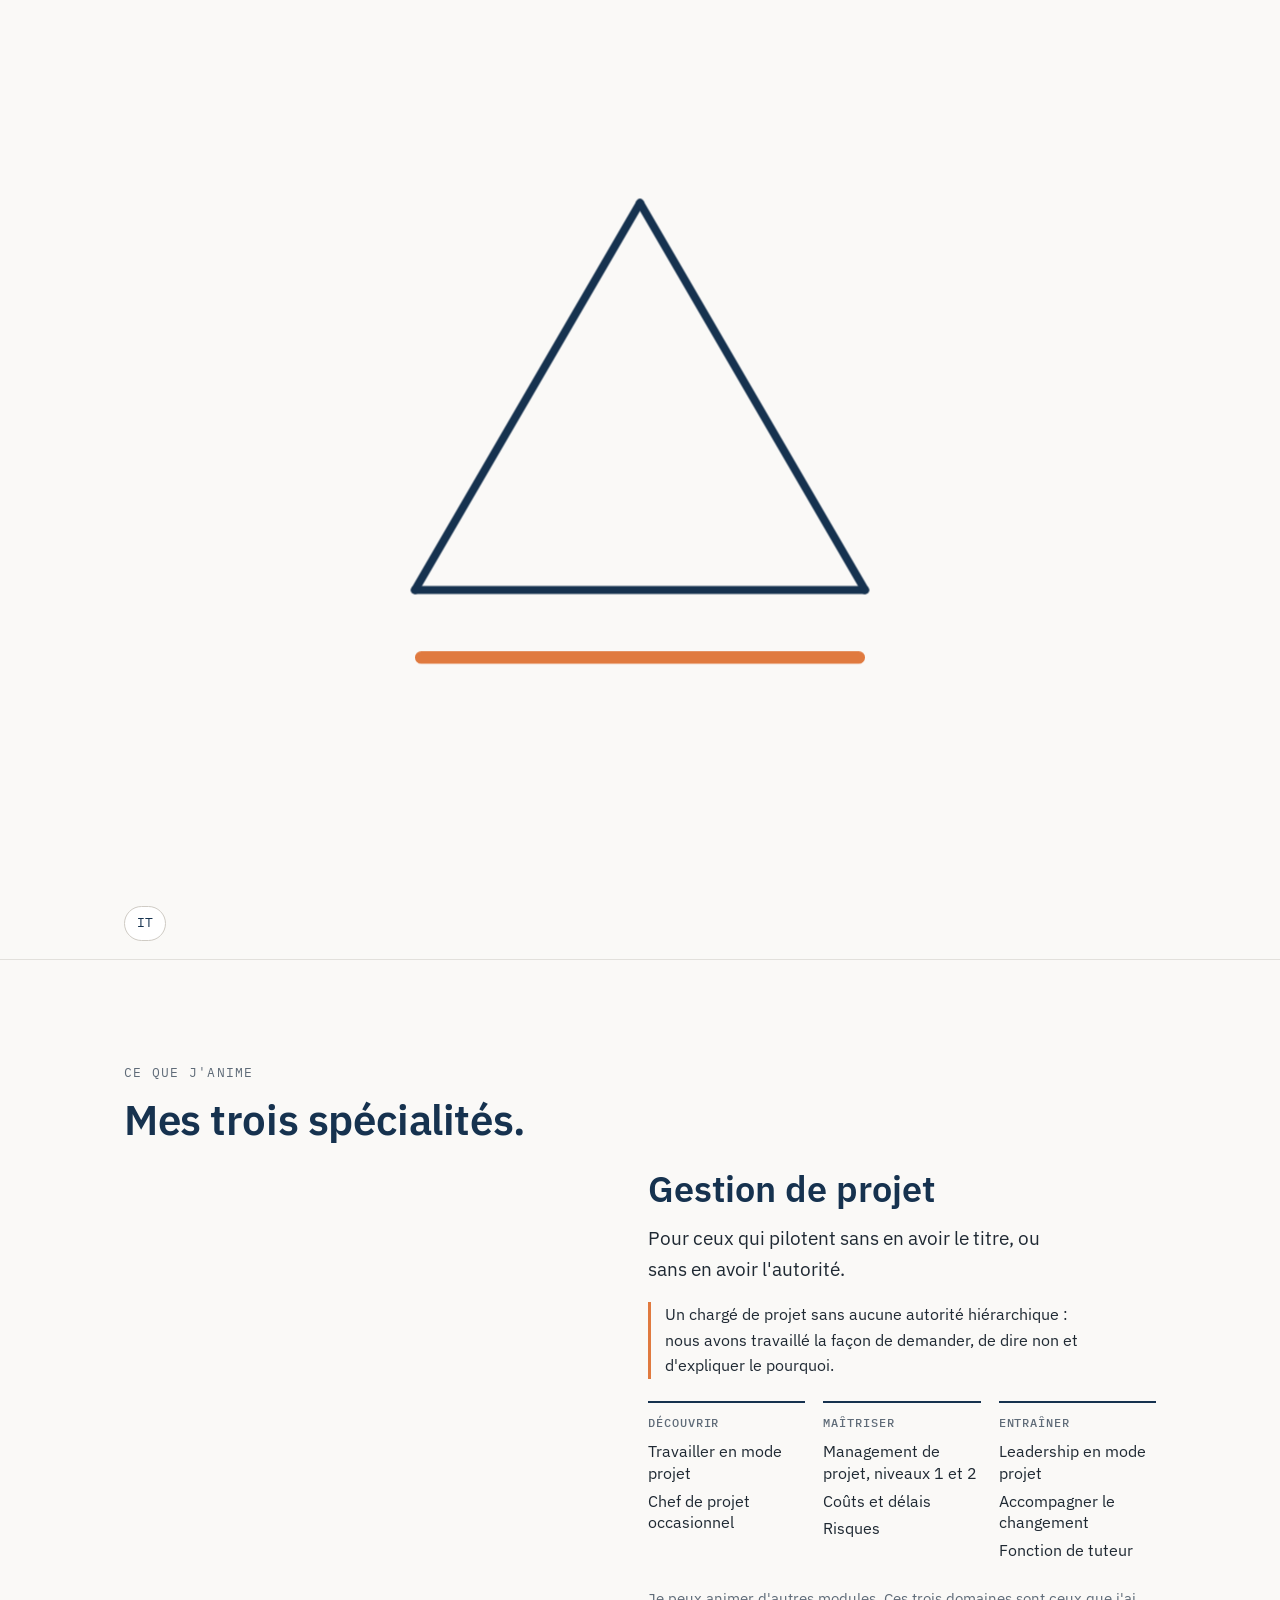
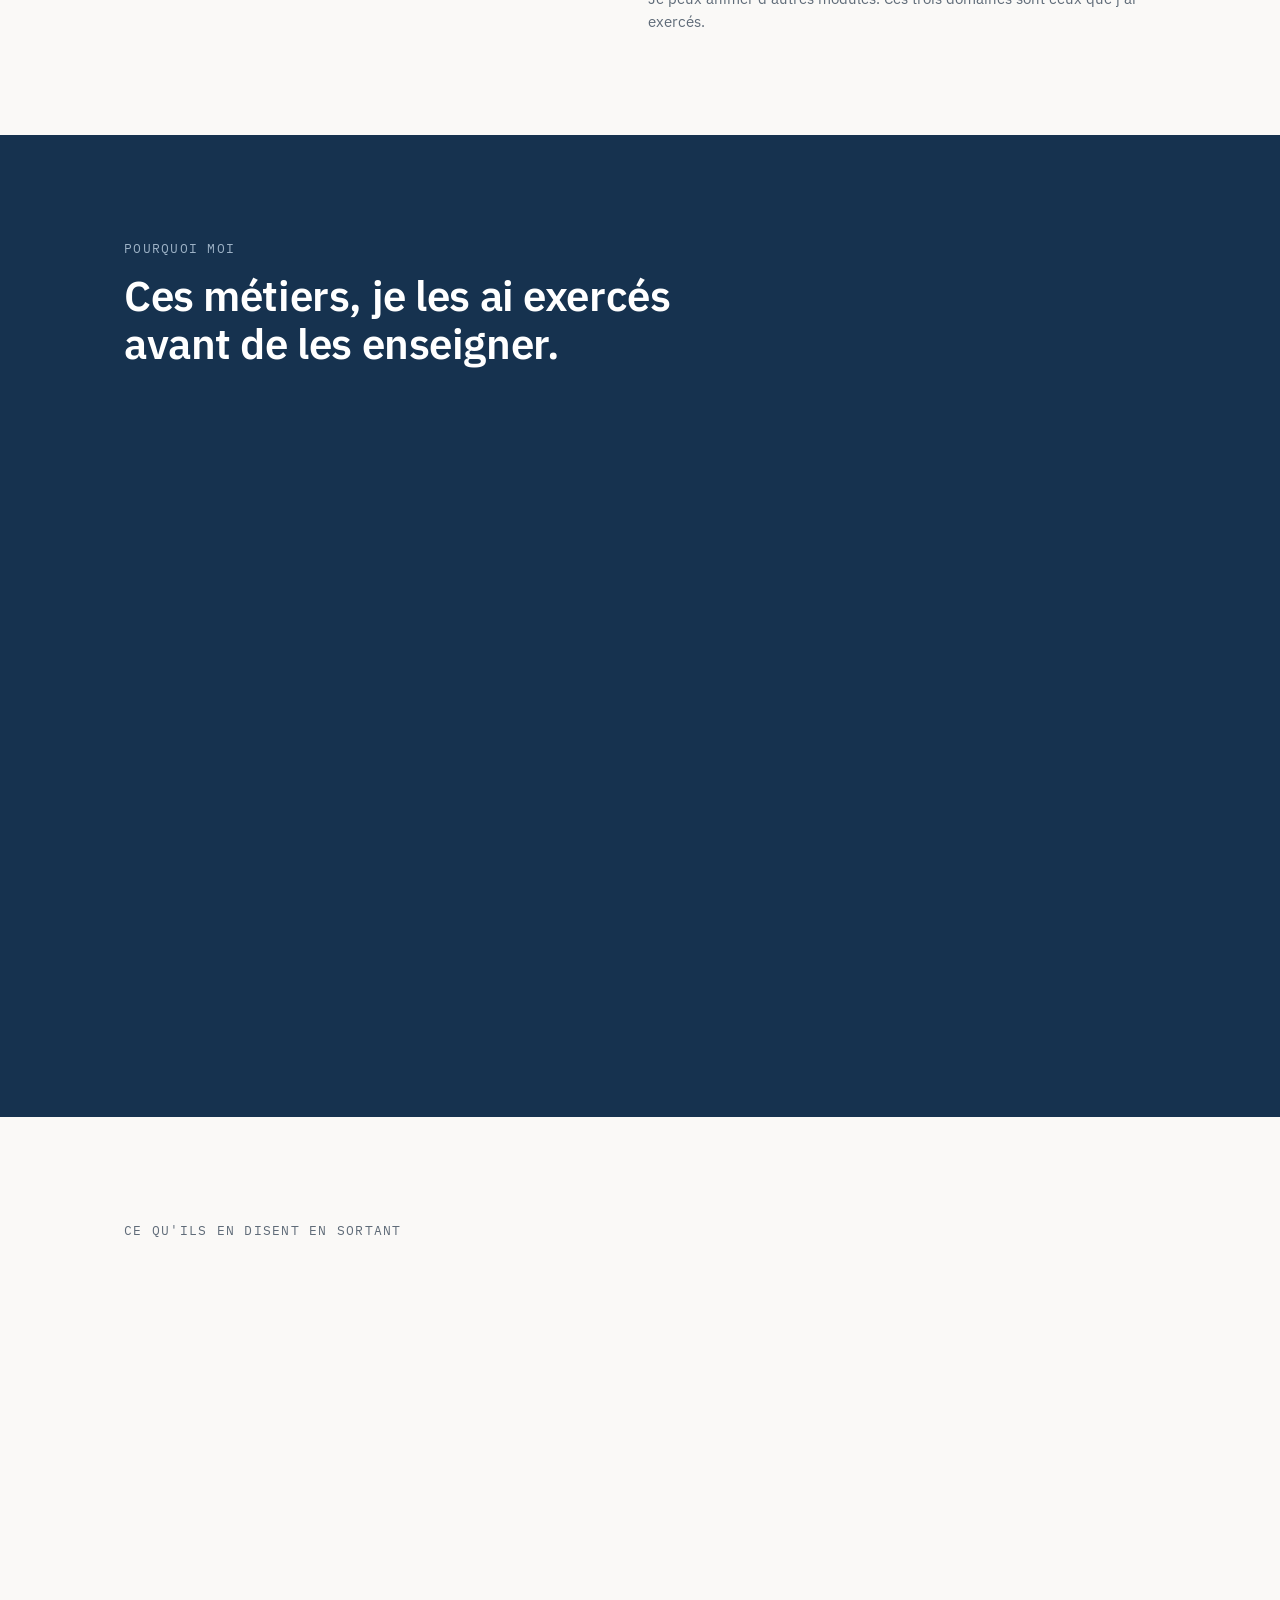
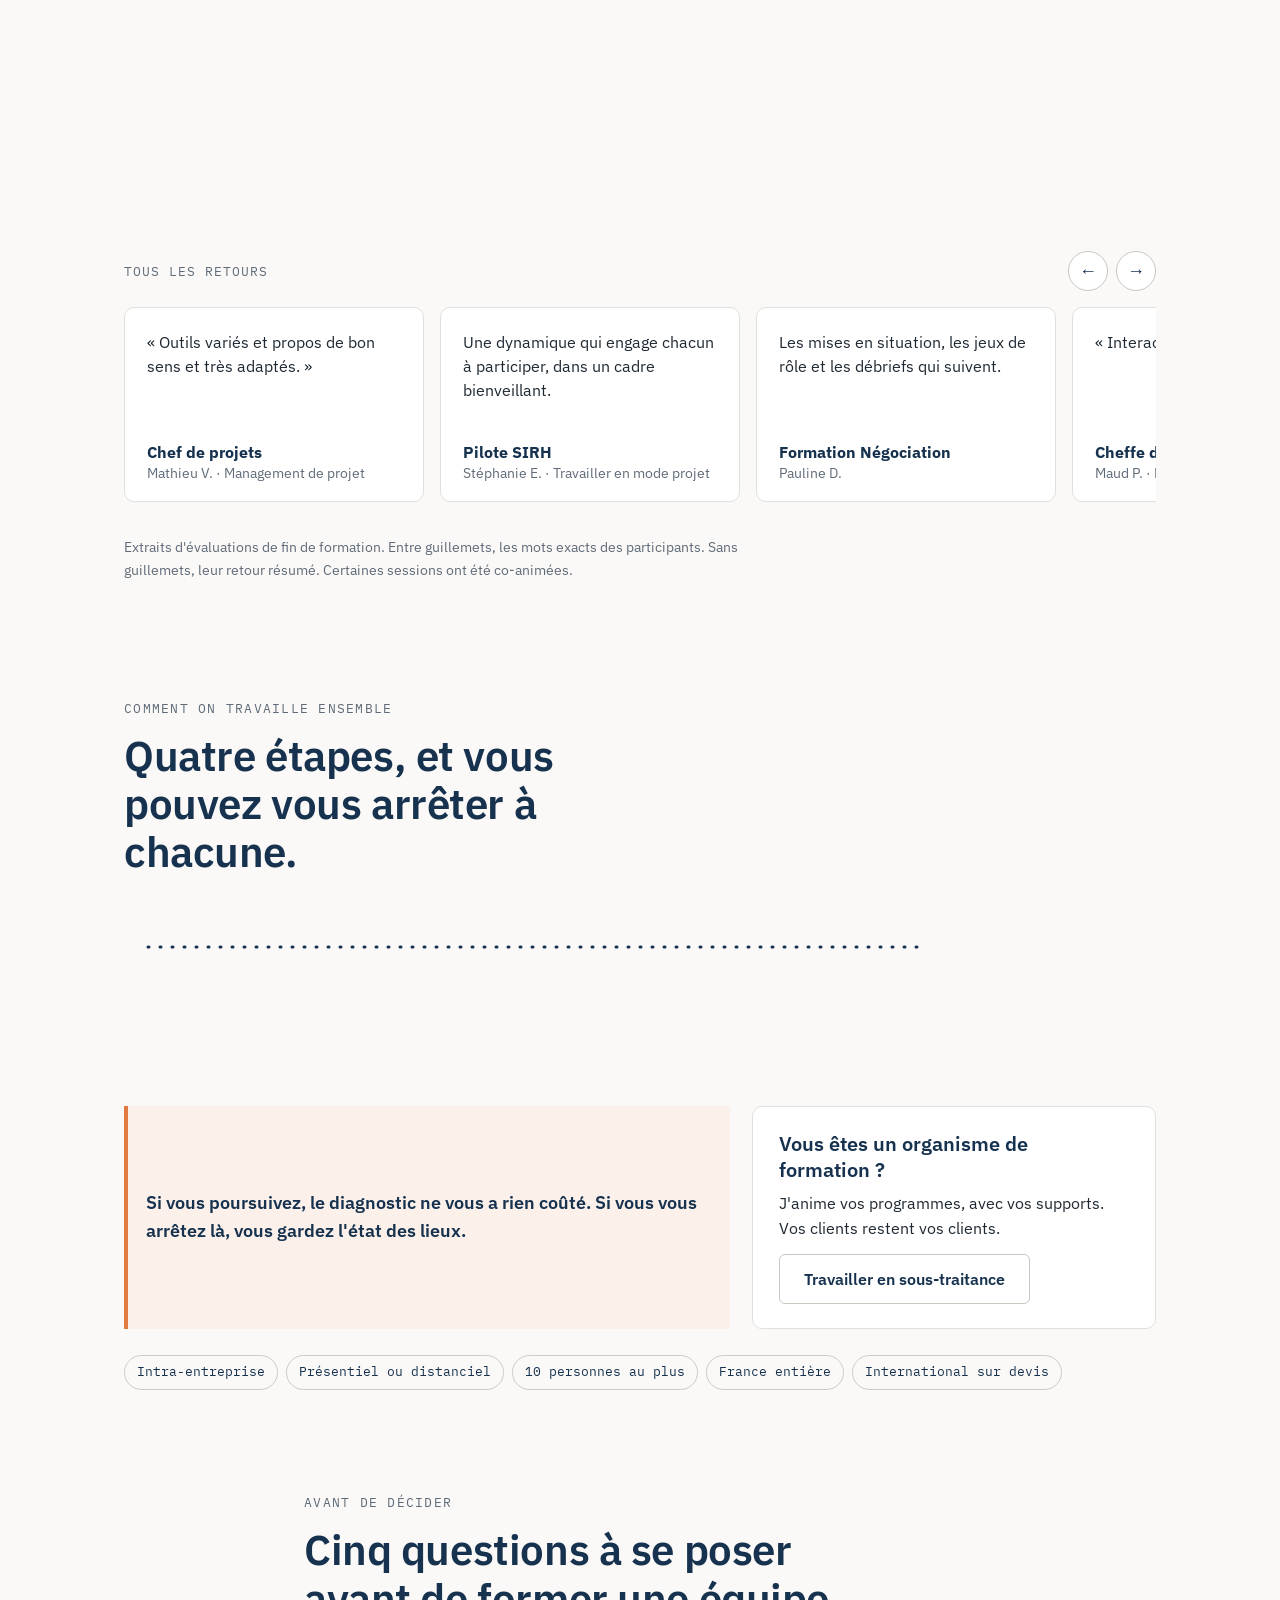
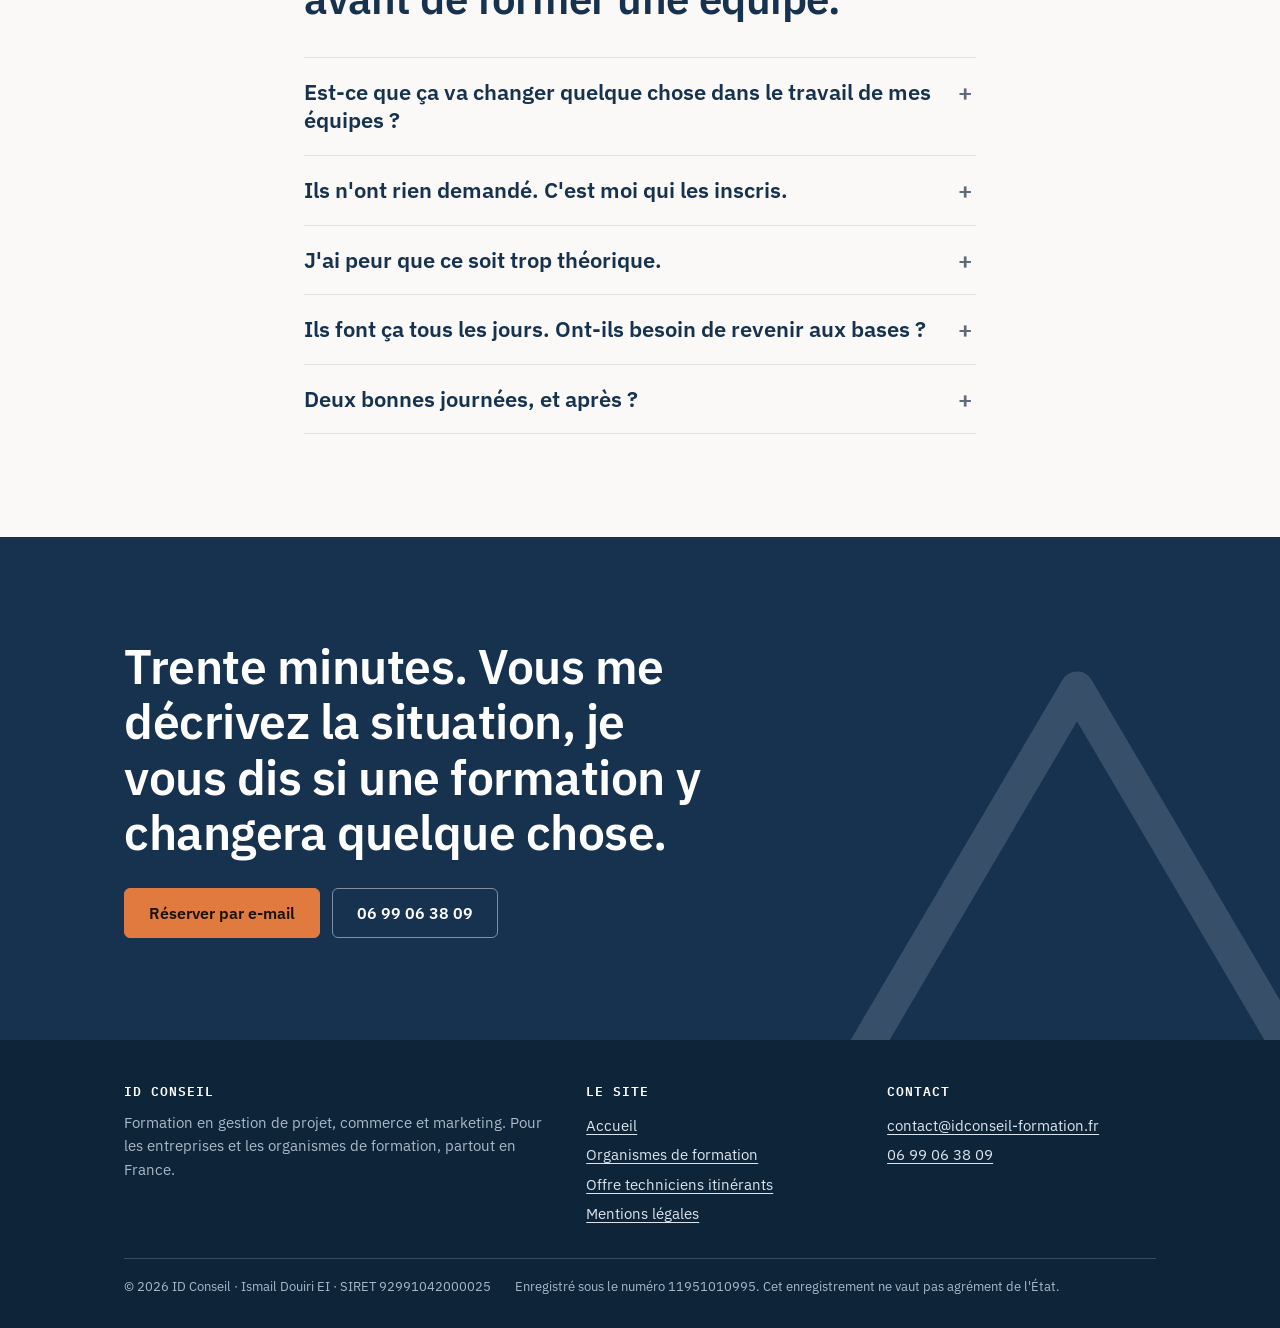
==== commit 38013517: "Adresse e-mail professionnelle contact@idconseil-formation.fr Remplace l'adresse Gmail sur les 7 pag" ====
--- a/index.html
+++ b/index.html
@@ -369,7 +369,7 @@
   <div class="wrap">
     <h2>Trente minutes. Vous me décrivez la situation, je vous dis si une formation y changera quelque chose.</h2>
     <div class="actions">
-      <a class="btn" href="mailto:is.douiri@gmail.com?subject=%C3%89change%20de%2030%20minutes">Réserver par e-mail</a>
+      <a class="btn" href="mailto:contact@idconseil-formation.fr?subject=%C3%89change%20de%2030%20minutes">Réserver par e-mail</a>
       <a class="btn btn-2" href="tel:+33699063809">06 99 06 38 09</a>
     </div>
   </div>
@@ -396,7 +396,7 @@
       <div>
         <h2>Contact</h2>
         <ul>
-          <li><a href="mailto:is.douiri@gmail.com">is.douiri@gmail.com</a></li>
+          <li><a href="mailto:contact@idconseil-formation.fr">contact@idconseil-formation.fr</a></li>
           <li><a href="tel:+33699063809">06 99 06 38 09</a></li>
         </ul>
       </div>
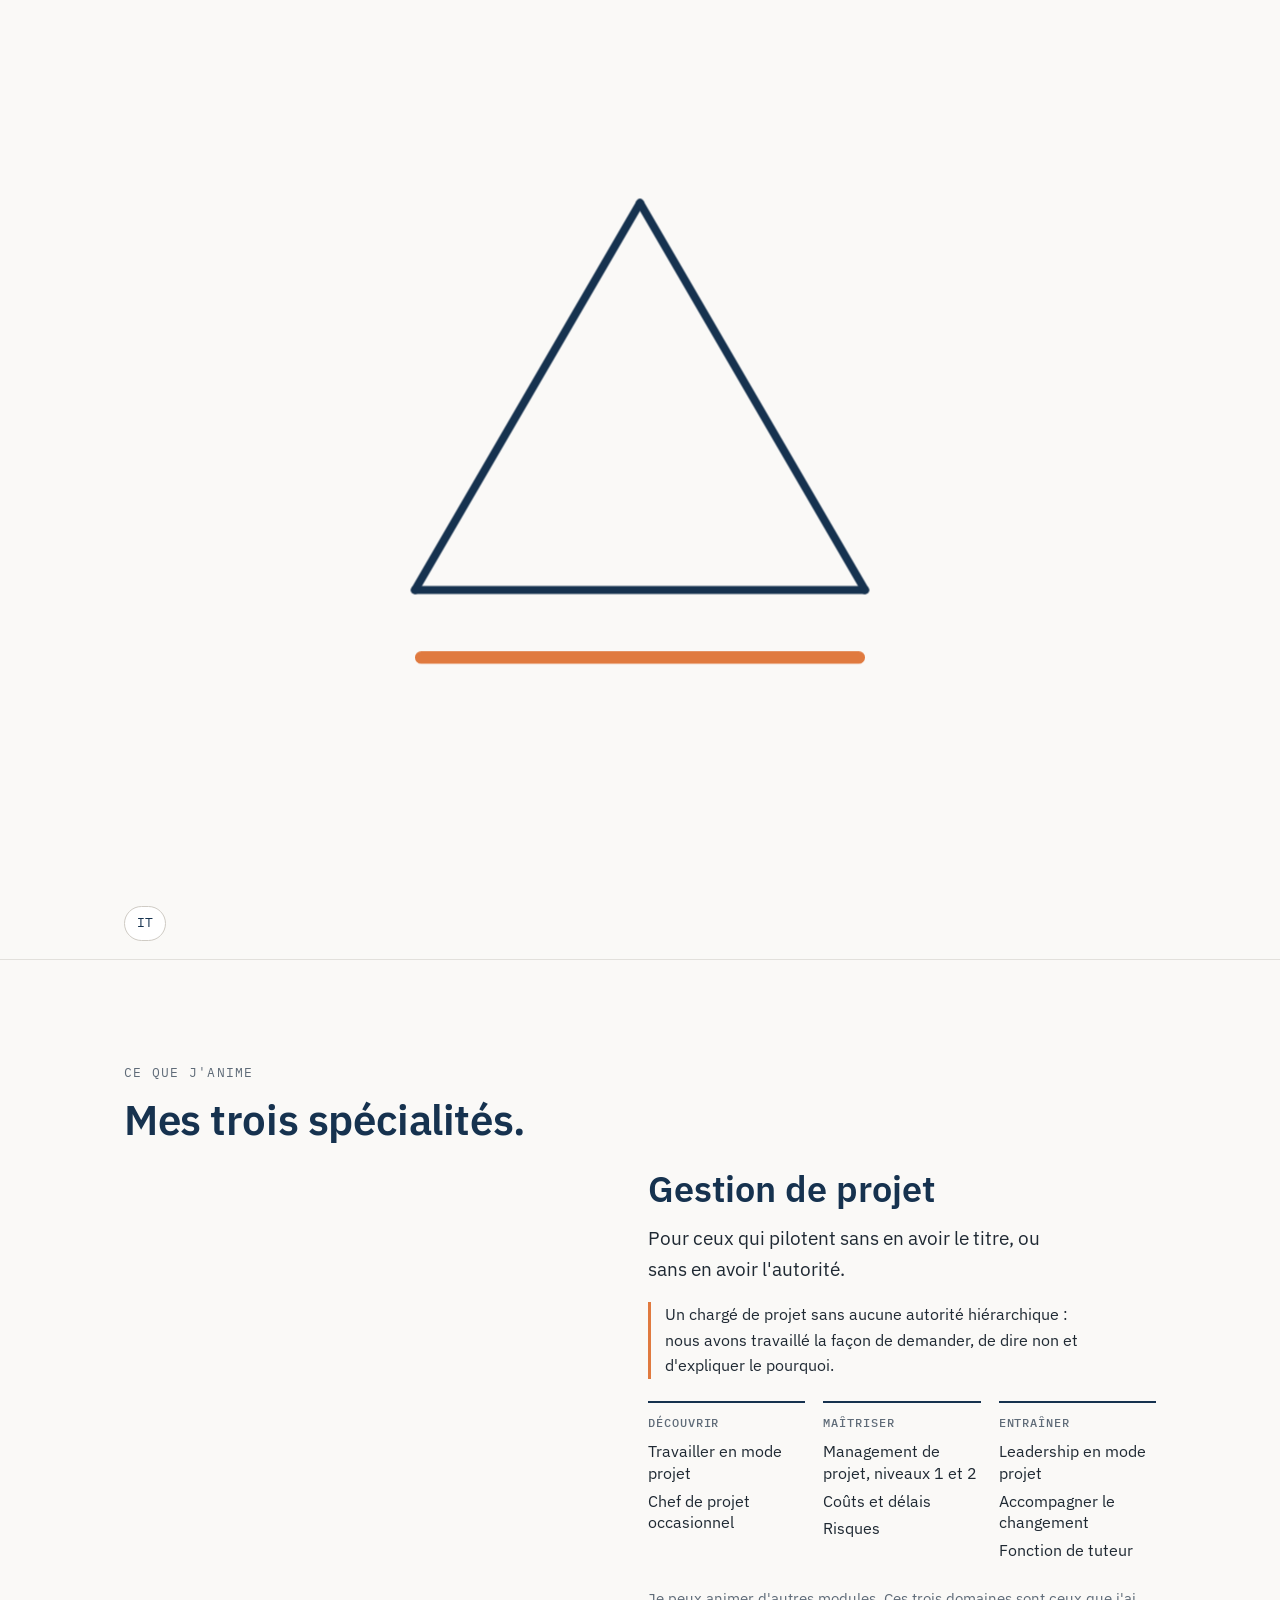
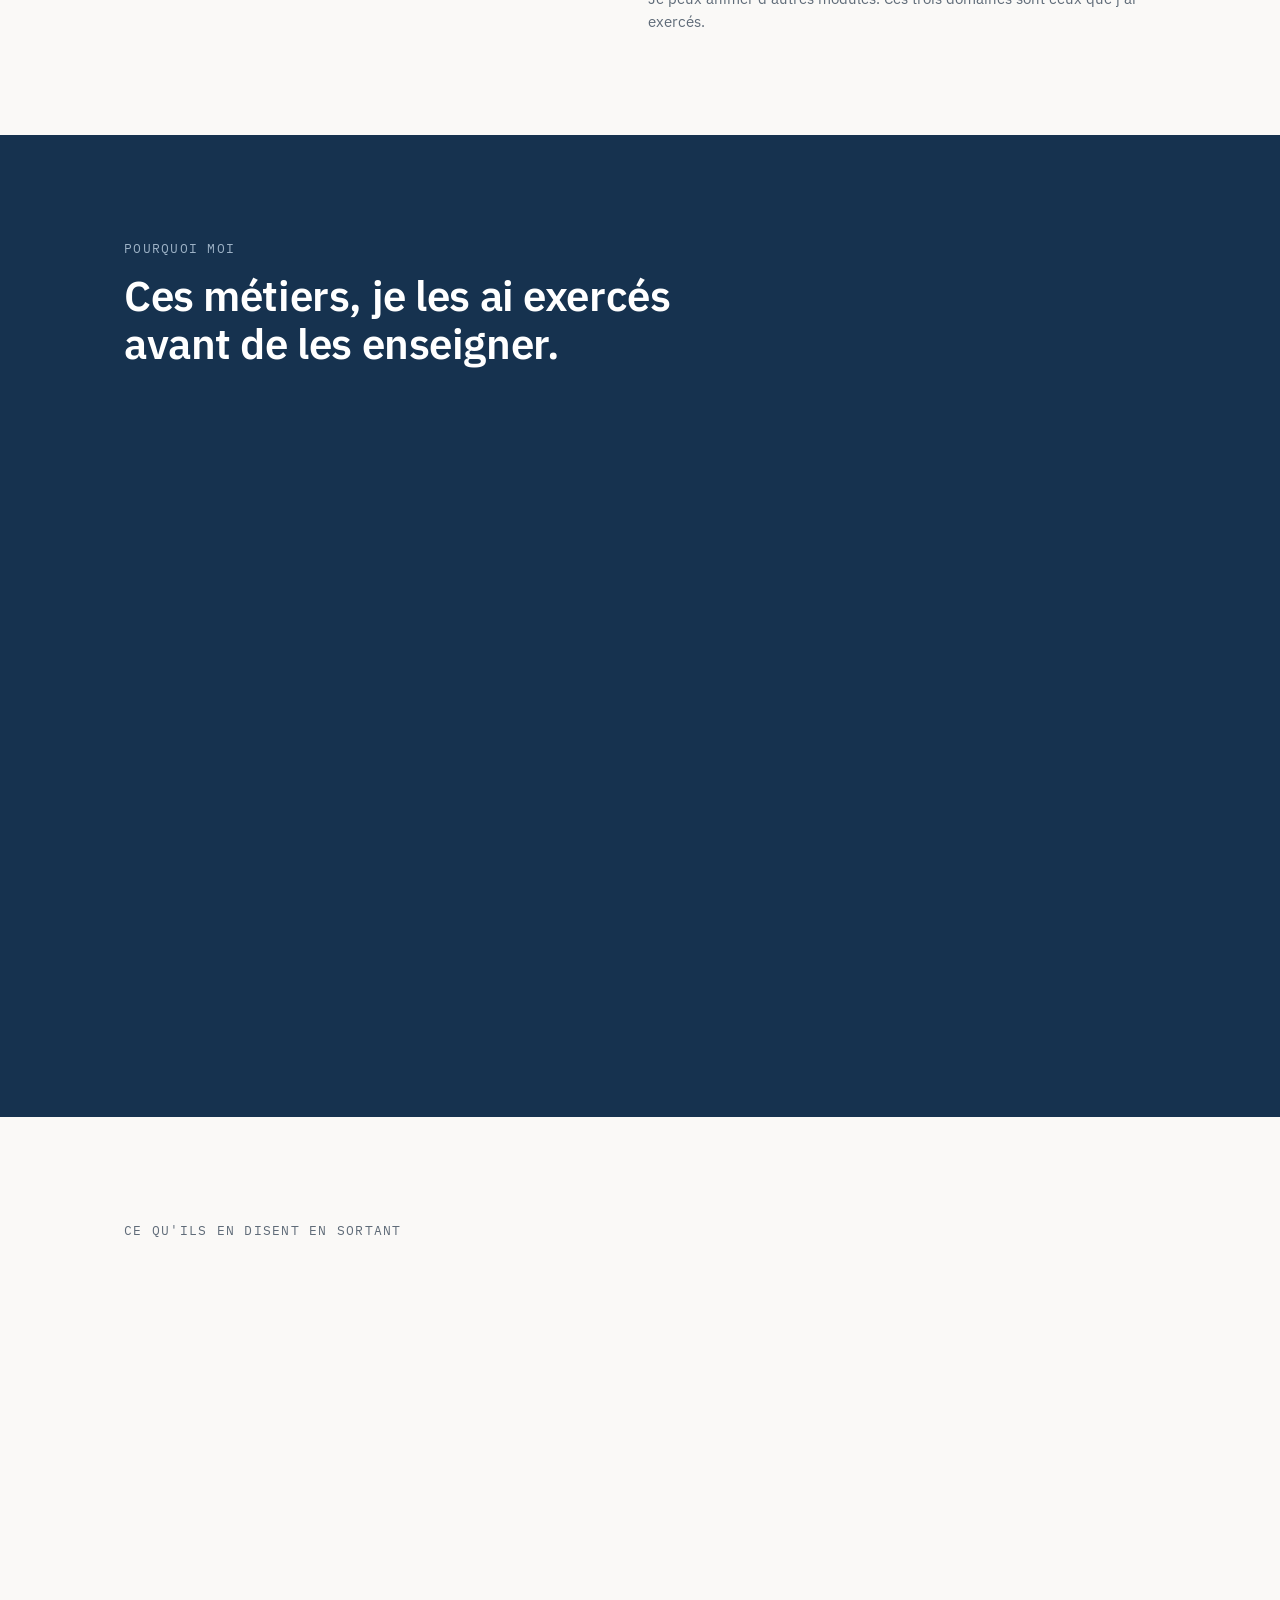
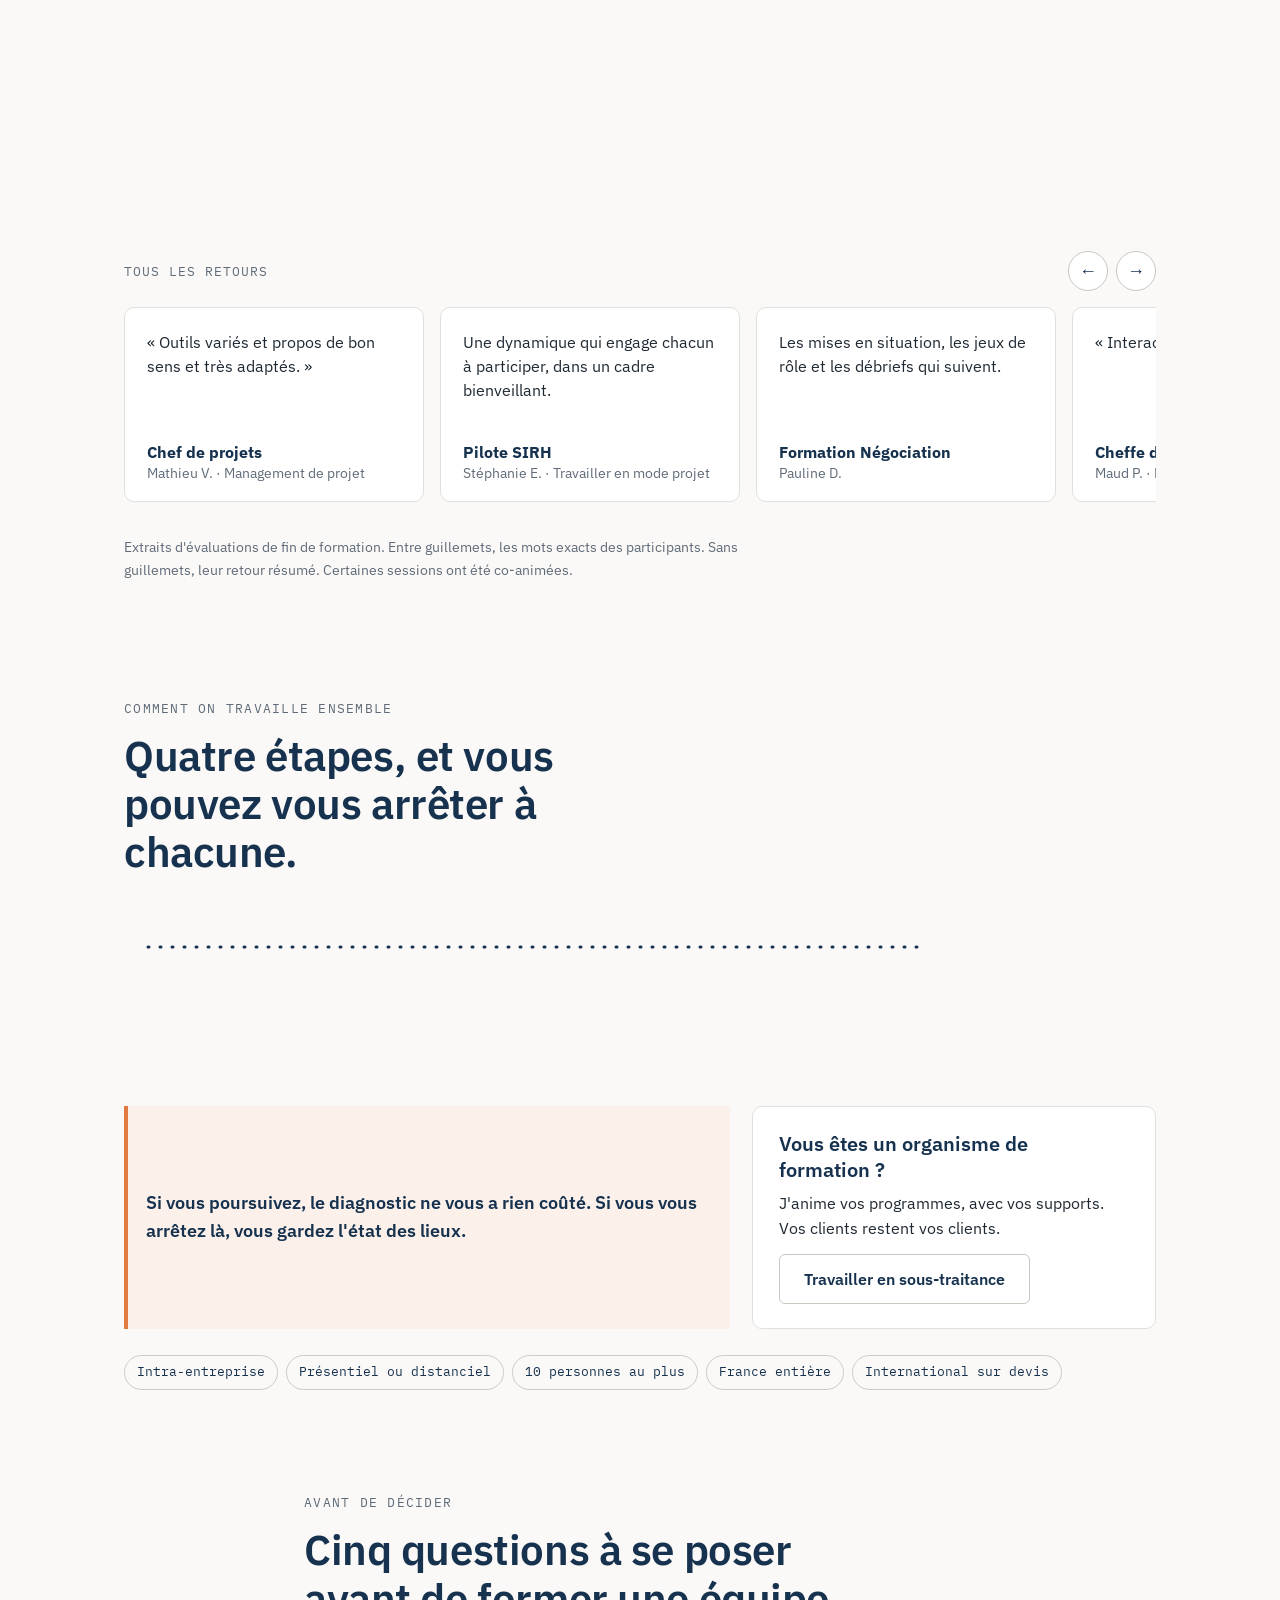
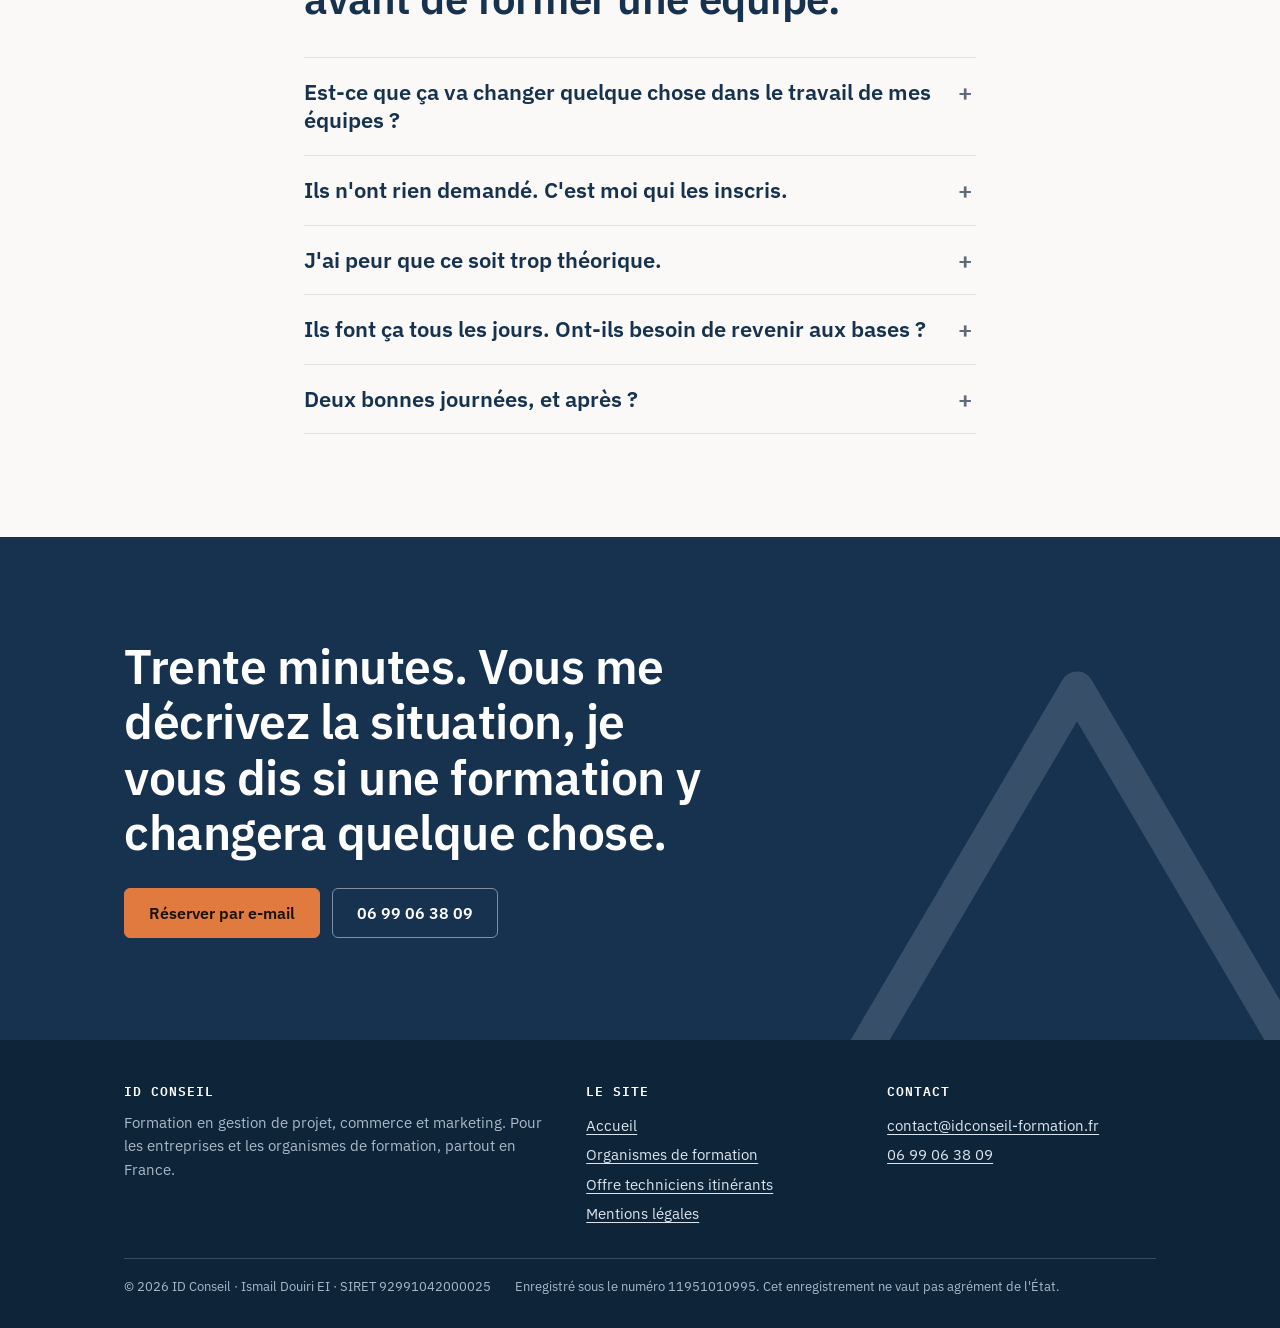
==== commit e49d3021: "Référencement : titres, description, données structurées, sitemap - Accueil : le nom d'Ismail Douiri" ====
--- a/index.html
+++ b/index.html
@@ -3,8 +3,8 @@
 <head>
 <meta charset="utf-8">
 <meta name="viewport" content="width=device-width, initial-scale=1">
-<title>ID Conseil · Formations en gestion de projet, commerce et marketing</title>
-<meta name="description" content="Ismail Douiri, formateur. Gestion de projet, commerce, marketing : des formations ancrées dans le terrain de vos équipes. Pour les entreprises et les organismes de formation.">
+<title>Ismail Douiri · Formateur projet, commerce, marketing | ID Conseil</title>
+<meta name="description" content="Ismail Douiri, formateur en gestion de projet, commerce et marketing. Des formations bâties sur les situations réelles de vos équipes.">
 <meta name="robots" content="index, follow">
 <link rel="canonical" href="https://idconseil-formation.fr/">
 <meta name="theme-color" content="#16324F">
@@ -39,16 +39,37 @@
 </script>
 <script type="application/ld+json">
 {
- "@context":"https://schema.org",
- "@type":"ProfessionalService",
- "@id":"https://idconseil-formation.fr/#organisation",
- "name":"ID Conseil",
- "description":"Formation en gestion de projet, commerce et marketing pour les entreprises et les organismes de formation.",
- "url":"https://idconseil-formation.fr/",
- "image":"https://idconseil-formation.fr/assets/img/og-image.png",
- "founder":{"@type":"Person","name":"Ismail Douiri","jobTitle":"Formateur"},
- "areaServed":{"@type":"Country","name":"France"},
- "knowsAbout":["gestion de projet","management de projet","vente","négociation commerciale","marketing","formation professionnelle"]
+  "@context": "https://schema.org",
+  "@type": "ProfessionalService",
+  "@id": "https://idconseil-formation.fr/#organisation",
+  "name": "ID Conseil",
+  "description": "Formation en gestion de projet, commerce et marketing pour les entreprises et les organismes de formation.",
+  "url": "https://idconseil-formation.fr/",
+  "image": "https://idconseil-formation.fr/assets/img/og-image.png",
+  "founder": {
+    "@type": "Person",
+    "@id": "https://idconseil-formation.fr/#ismail-douiri",
+    "name": "Ismail Douiri",
+    "jobTitle": "Formateur en gestion de projet, commerce et marketing",
+    "worksFor": {
+      "@id": "https://idconseil-formation.fr/#organisation"
+    },
+    "url": "https://idconseil-formation.fr/"
+  },
+  "areaServed": {
+    "@type": "Country",
+    "name": "France"
+  },
+  "knowsAbout": [
+    "gestion de projet",
+    "management de projet",
+    "vente",
+    "négociation commerciale",
+    "marketing",
+    "formation professionnelle"
+  ],
+  "email": "contact@idconseil-formation.fr",
+  "telephone": "+33699063809"
 }
 </script>
 </head>
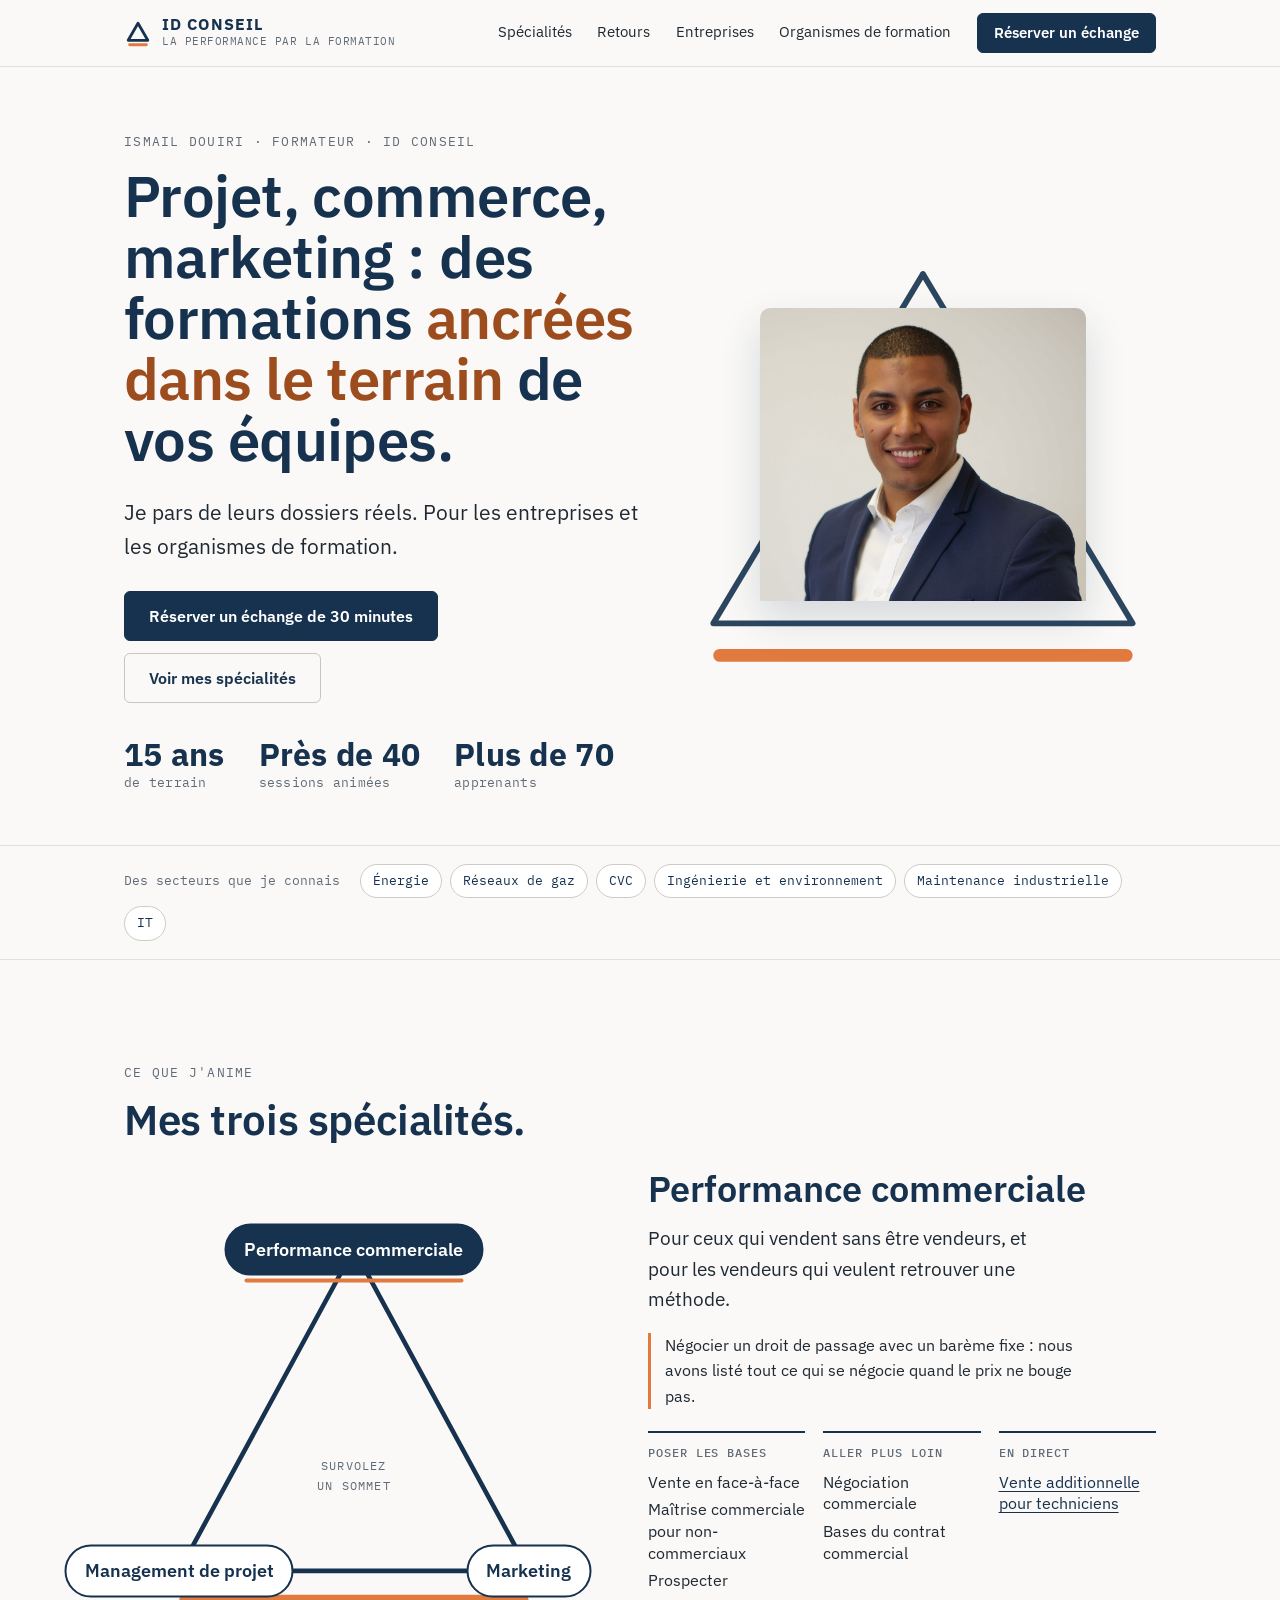
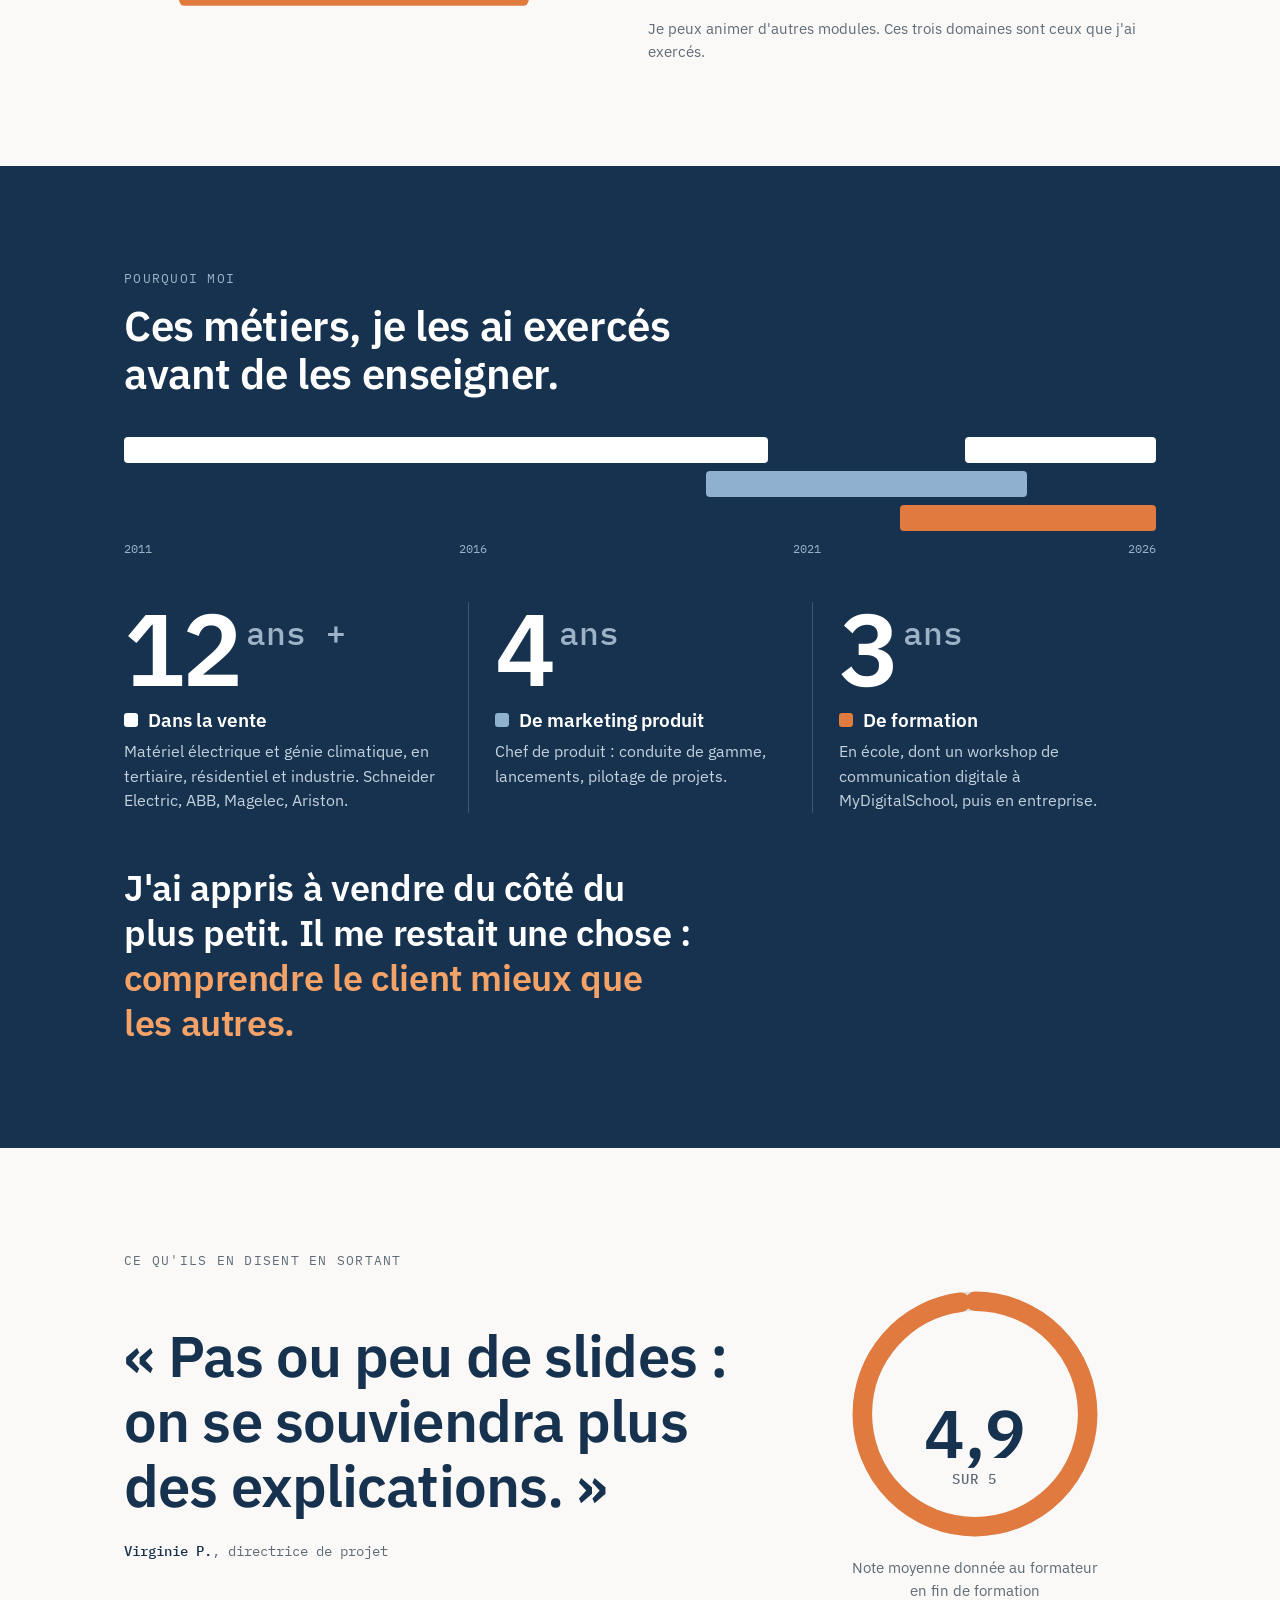
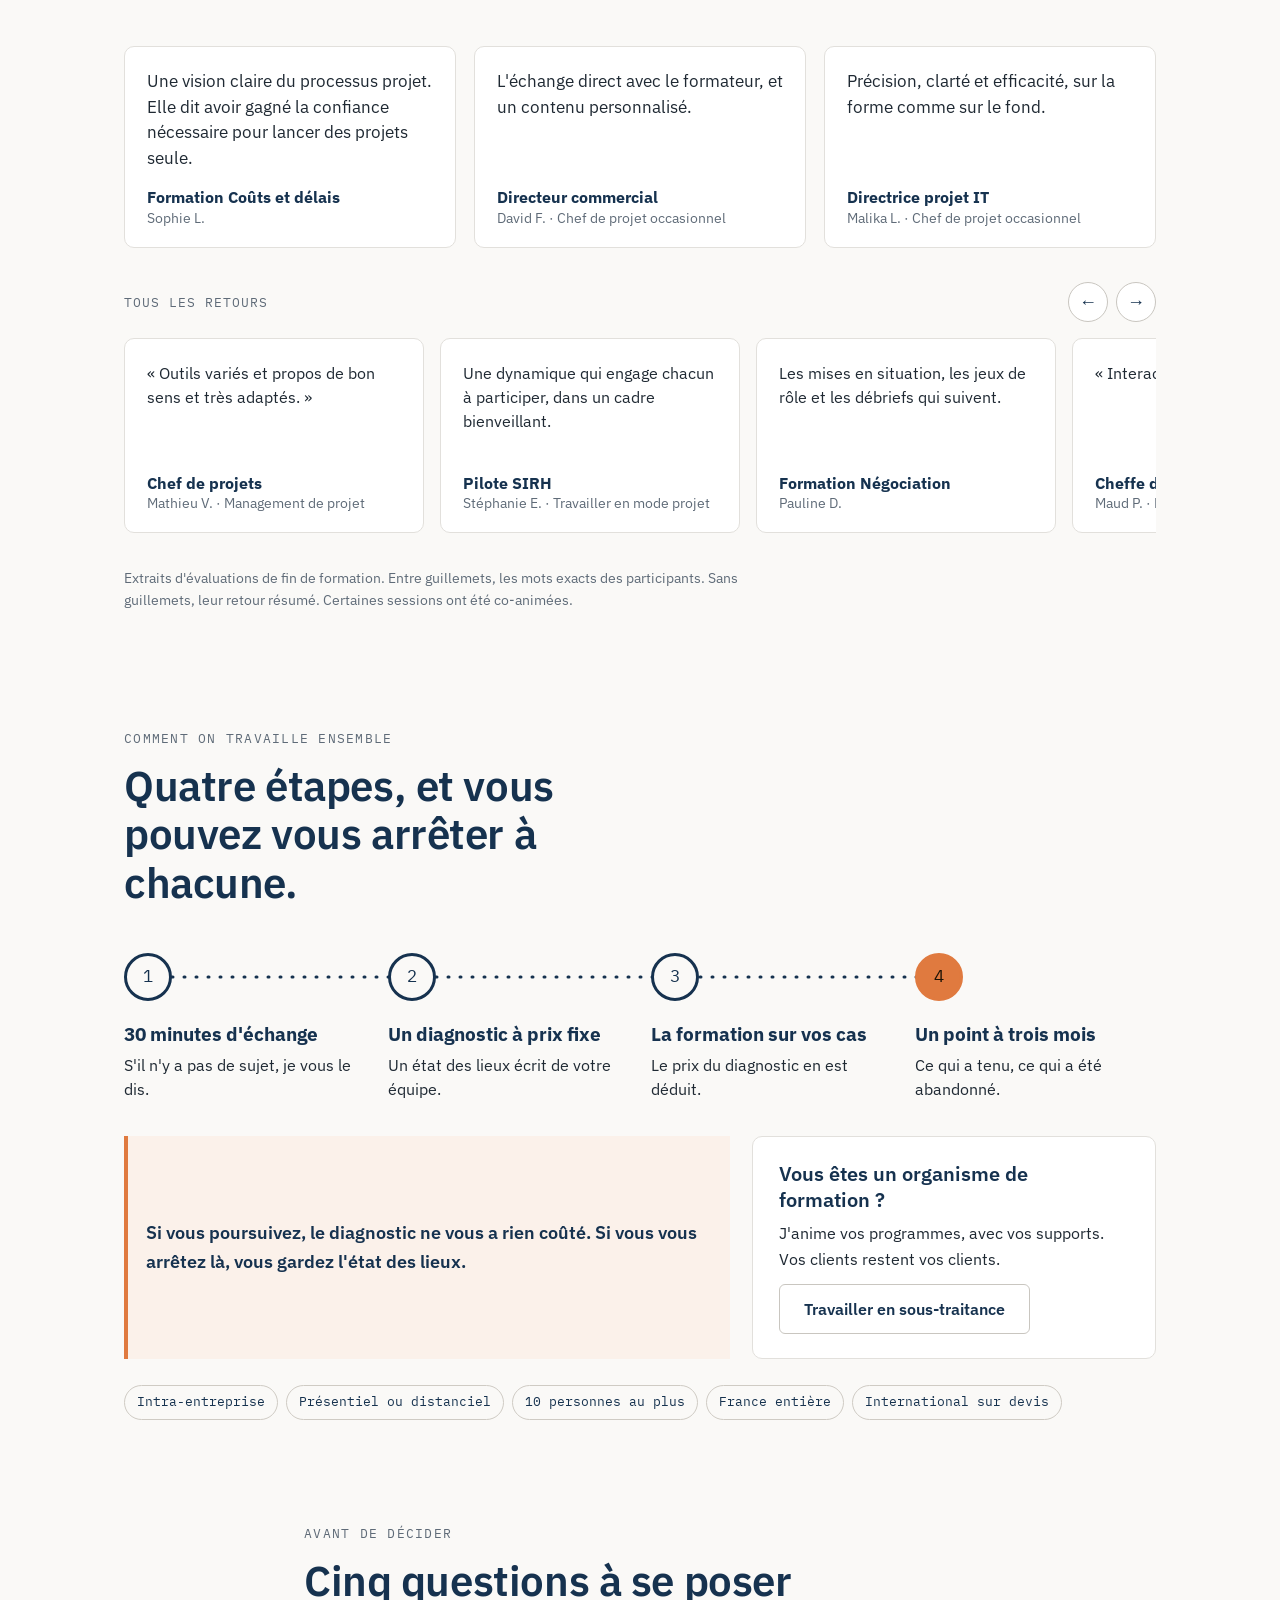
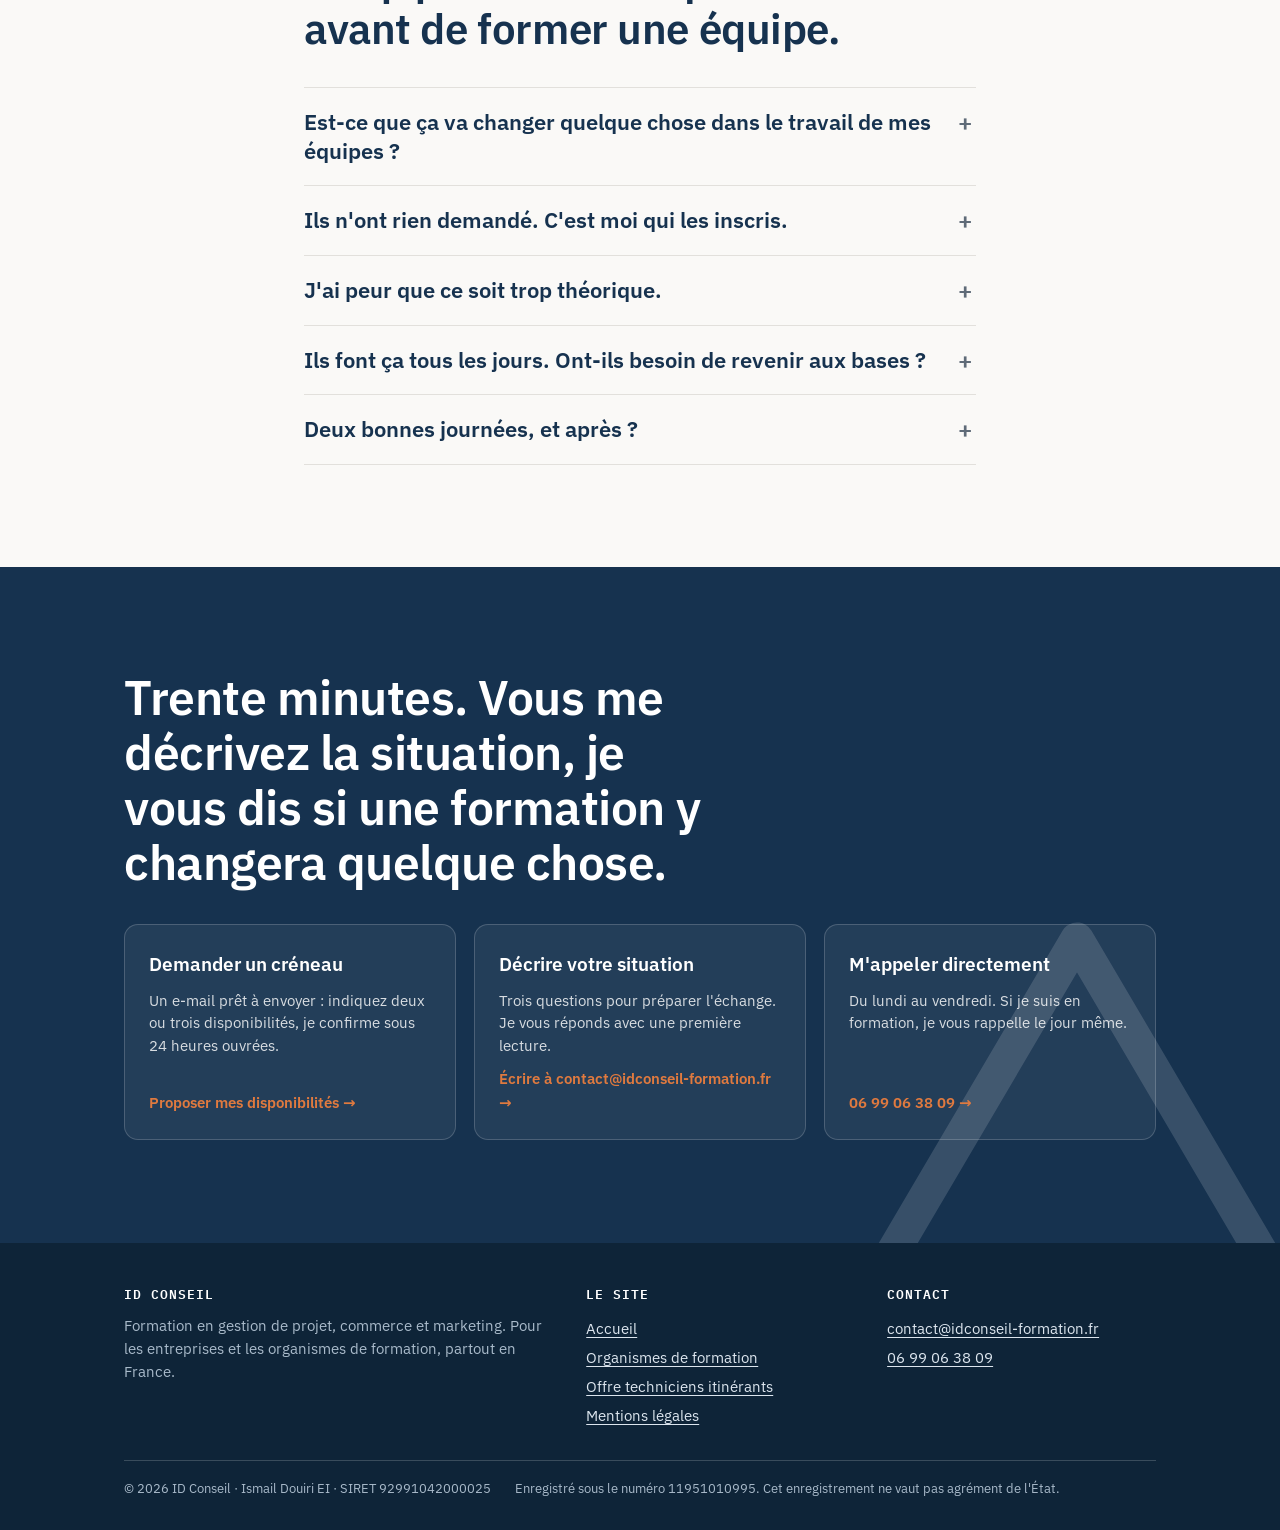
==== commit ffefeed1: "Accueil : sans ouverture animée, spécialités réordonnées, choix de contact - Suppression de la ciném" ====
--- a/index.html
+++ b/index.html
@@ -25,16 +25,12 @@
 <link rel="stylesheet" href="assets/css/v3b.css">
 <link rel="stylesheet" href="assets/css/v4.css">
 <script>
-/* Cinématique : ordinateur seulement, une fois par visite, jamais si les animations sont réduites. */
+/* Animations au défilement, jamais si les animations sont réduites. */
 (function(){try{
   var d = document.documentElement;
   var calme = window.matchMedia('(prefers-reduced-motion: reduce)').matches;
   var large = window.matchMedia('(min-width: 900px)').matches;
   if(!calme){ d.classList.add('js'); }
-  if(large && !calme && !sessionStorage.getItem('idc-intro') && !location.hash){
-    d.classList.add('intro');
-    sessionStorage.setItem('idc-intro','1');
-  }
 }catch(e){}})();
 </script>
 <script type="application/ld+json">
@@ -75,33 +71,6 @@
 </head>
 <body>
 
-<!-- Cinématique d'ouverture : le delta se construit sommet par sommet, le portrait s'y révèle,
-     puis le symbole part se ranger dans le logo de l'en-tête. -->
-<div class="cine" aria-hidden="true">
-  <div class="cine-fond"></div>
-  <div class="cine-scene">
-    <svg viewBox="0 0 600 600" id="cine-svg">
-      <defs><clipPath id="cine-rond"><circle cx="300" cy="350" r="126"/></clipPath></defs>
-      <g class="photo"><image href="assets/img/portrait-serre.jpg" x="150" y="208" width="300" height="400"
-           preserveAspectRatio="xMidYMin slice" clip-path="url(#cine-rond)"/></g>
-      <circle class="anneau" cx="300" cy="350" r="138"/>
-      <path class="cote" id="c1" d="M300 70 L50 500"/>
-      <path class="cote" id="c2" d="M50 500 L550 500"/>
-      <path class="cote" id="c3" d="M550 500 L300 70"/>
-      <circle class="noeud" id="n1" cx="300" cy="70" r="14"/>
-      <circle class="noeud" id="n2" cx="50" cy="500" r="14"/>
-      <circle class="noeud" id="n3" cx="550" cy="500" r="14"/>
-      <text id="t1" x="300" y="36" text-anchor="middle">GESTION DE PROJET</text>
-      <text id="t2" x="22" y="546" text-anchor="start">COMMERCE</text>
-      <text id="t3" x="578" y="546" text-anchor="end">MARKETING</text>
-      <rect class="barre" x="50" y="568" width="500" height="14" rx="7"/>
-    </svg>
-    <p class="cine-nom">ID CONSEIL</p>
-    <p class="cine-base">La performance par la formation</p>
-  </div>
-  <button class="passer" type="button">Passer</button>
-</div>
-
 <a class="saut-lien" href="#contenu">Aller au contenu</a>
 
 <header class="tete">
@@ -176,30 +145,30 @@
           <text class="centre" x="250" y="290">SURVOLEZ</text>
           <text class="centre" x="250" y="312">UN SOMMET</text>
         </svg>
-        <button class="sommet" style="left:50%;top:11%" role="tab" id="tab-projet" aria-controls="pan-projet" aria-selected="true" type="button">Gestion de projet</button>
-        <button class="sommet" style="left:12%;top:87%" role="tab" id="tab-commerce" aria-controls="pan-commerce" aria-selected="false" type="button">Commerce</button>
+        <button class="sommet" style="left:50%;top:11%" role="tab" id="tab-commerce" aria-controls="pan-commerce" aria-selected="true" type="button">Performance commerciale</button>
+        <button class="sommet" style="left:12%;top:87%" role="tab" id="tab-projet" aria-controls="pan-projet" aria-selected="false" type="button">Management de projet</button>
         <button class="sommet" style="left:88%;top:87%" role="tab" id="tab-marketing" aria-controls="pan-marketing" aria-selected="false" type="button">Marketing</button>
       </div>
 
       <div class="pan">
-        <div role="tabpanel" id="pan-projet" aria-labelledby="tab-projet">
-          <h3>Gestion de projet</h3>
-          <p class="qui">Pour ceux qui pilotent sans en avoir le titre, ou sans en avoir l'autorité.</p>
-          <p class="ex">Un chargé de projet sans aucune autorité hiérarchique : nous avons travaillé la façon de demander, de dire non et d'expliquer le pourquoi.</p>
-          <div class="niv">
-            <div><h4>Découvrir</h4><ul><li>Travailler en mode projet</li><li>Chef de projet occasionnel</li></ul></div>
-            <div><h4>Maîtriser</h4><ul><li>Management de projet, niveaux 1 et 2</li><li>Coûts et délais</li><li>Risques</li></ul></div>
-            <div><h4>Entraîner</h4><ul><li>Leadership en mode projet</li><li>Accompagner le changement</li><li>Fonction de tuteur</li></ul></div>
-          </div>
-        </div>
-        <div role="tabpanel" id="pan-commerce" aria-labelledby="tab-commerce" hidden>
-          <h3>Commerce</h3>
+        <div role="tabpanel" id="pan-commerce" aria-labelledby="tab-commerce">
+          <h3>Performance commerciale</h3>
           <p class="qui">Pour ceux qui vendent sans être vendeurs, et pour les vendeurs qui veulent retrouver une méthode.</p>
           <p class="ex">Négocier un droit de passage avec un barème fixe : nous avons listé tout ce qui se négocie quand le prix ne bouge pas.</p>
           <div class="niv">
             <div><h4>Poser les bases</h4><ul><li>Vente en face-à-face</li><li>Maîtrise commerciale pour non-commerciaux</li><li>Prospecter</li></ul></div>
             <div><h4>Aller plus loin</h4><ul><li>Négociation commerciale</li><li>Bases du contrat commercial</li></ul></div>
             <div><h4>En direct</h4><ul><li><a href="techniciens.html">Vente additionnelle pour techniciens</a></li></ul></div>
+          </div>
+        </div>
+        <div role="tabpanel" id="pan-projet" aria-labelledby="tab-projet" hidden>
+          <h3>Management de projet</h3>
+          <p class="qui">Pour ceux qui pilotent sans en avoir le titre, ou sans en avoir l'autorité.</p>
+          <p class="ex">Un chargé de projet sans aucune autorité hiérarchique : nous avons travaillé la façon de demander, de dire non et d'expliquer le pourquoi.</p>
+          <div class="niv">
+            <div><h4>Découvrir</h4><ul><li>Travailler en mode projet</li><li>Chef de projet occasionnel</li></ul></div>
+            <div><h4>Maîtriser</h4><ul><li>Management de projet, niveaux 1 et 2</li><li>Coûts et délais</li><li>Risques</li></ul></div>
+            <div><h4>Entraîner</h4><ul><li>Leadership en mode projet</li><li>Accompagner le changement</li><li>Fonction de tuteur</li><li>Recadrer ou débriefer un collaborateur</li></ul></div>
           </div>
         </div>
         <div role="tabpanel" id="pan-marketing" aria-labelledby="tab-marketing" hidden>
@@ -389,9 +358,22 @@
   <svg class="filigrane" viewBox="0 0 100 100" aria-hidden="true"><path d="M50 12 L90 80 L10 80 Z"/></svg>
   <div class="wrap">
     <h2>Trente minutes. Vous me décrivez la situation, je vous dis si une formation y changera quelque chose.</h2>
-    <div class="actions">
-      <a class="btn" href="mailto:contact@idconseil-formation.fr?subject=%C3%89change%20de%2030%20minutes">Réserver par e-mail</a>
-      <a class="btn btn-2" href="tel:+33699063809">06 99 06 38 09</a>
+    <div class="choix">
+      <a class="option" href="mailto:contact@idconseil-formation.fr?subject=Demande%20de%20cr%C3%A9neau%20%3A%20%C3%A9change%20de%2030%20minutes&amp;body=Bonjour%2C%0A%0AJe%20souhaite%20un%20%C3%A9change%20de%2030%20minutes.%0A%0AMes%20disponibilit%C3%A9s%20%28deux%20ou%20trois%20cr%C3%A9neaux%29%20%3A%0A-%20%0A-%20%0A%0APar%20t%C3%A9l%C3%A9phone%20ou%20en%20visio%20%3A%0A%0AMon%20entreprise%20et%20ma%20fonction%20%3A%0A%0ACordialement%2C">
+        <b>Demander un créneau</b>
+        <span>Un e-mail prêt à envoyer : indiquez deux ou trois disponibilités, je confirme sous 24 heures ouvrées.</span>
+        <em>Proposer mes disponibilités →</em>
+      </a>
+      <a class="option" href="mailto:contact@idconseil-formation.fr?subject=%C3%89change%20de%2030%20minutes&amp;body=Bonjour%2C%0A%0APour%20pr%C3%A9parer%20notre%20%C3%A9change%20%3A%0A%0A1.%20Quelle%20%C3%A9quipe%20est%20concern%C3%A9e%20%28m%C3%A9tier%2C%20nombre%20de%20personnes%29%20%3F%0A%0A2.%20Quelle%20situation%20voulez-vous%20faire%20%C3%A9voluer%20%3F%0A%0A3.%20Dans%20quel%20d%C3%A9lai%20%3F%0A%0ACordialement%2C">
+        <b>Décrire votre situation</b>
+        <span>Trois questions pour préparer l'échange. Je vous réponds avec une première lecture.</span>
+        <em>Écrire à contact@idconseil-formation.fr →</em>
+      </a>
+      <a class="option" href="tel:+33699063809">
+        <b>M'appeler directement</b>
+        <span>Du lundi au vendredi. Si je suis en formation, je vous rappelle le jour même.</span>
+        <em>06 99 06 38 09 →</em>
+      </a>
     </div>
   </div>
 </section>
--- a/assets/css/v4.css
+++ b/assets/css/v4.css
@@ -167,3 +167,18 @@
 
 /* le pointillé s'arrête à la quatrième étape */
 .route svg{width:calc(75% + 30px)}
+
+/* Contact : trois façons de prendre l'échange */
+.contact .choix{display:grid;grid-template-columns:repeat(3,1fr);gap:18px;margin-top:34px}
+.contact .option{display:flex;flex-direction:column;gap:10px;padding:24px;border-radius:14px;text-decoration:none;
+  background:rgba(255,255,255,.06);border:1px solid rgba(255,255,255,.18);color:#fff;transition:background .2s,transform .2s}
+.contact .option:hover,.contact .option:focus-visible{background:rgba(255,255,255,.12);transform:translateY(-2px)}
+.contact .option b{font-size:19px;font-weight:600}
+.contact .option span{font-size:15px;line-height:1.5;color:rgba(255,255,255,.82)}
+.contact .option em{margin-top:auto;font-style:normal;font-weight:600;color:var(--ambre);font-size:15px;overflow-wrap:anywhere}
+@media (max-width:860px){.contact .choix{grid-template-columns:1fr}}
+/* Mobile : les étiquettes du bas restent dans l'écran */
+@media (max-width:600px){
+  .tri #tab-projet{left:0!important;transform:translate(0,-50%)}
+  .tri #tab-marketing{left:auto!important;right:0;transform:translate(0,-50%)}
+}
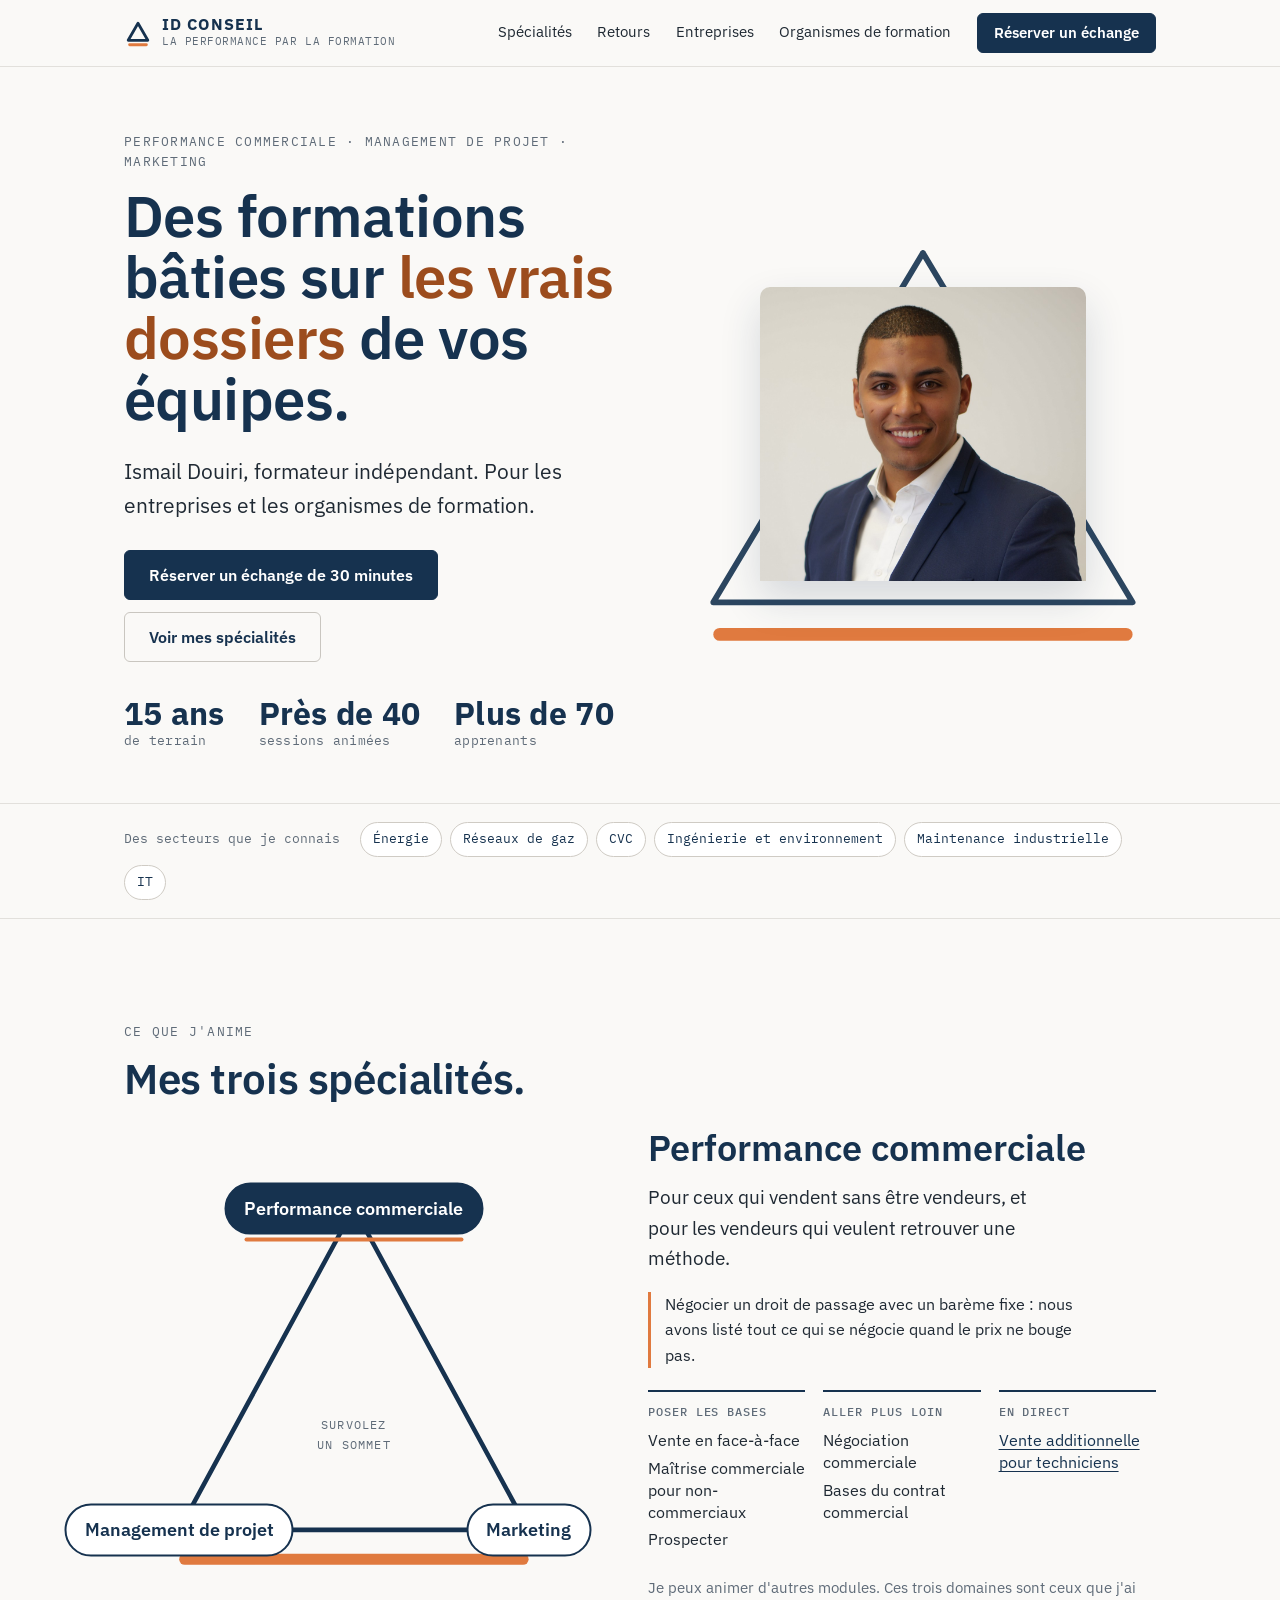
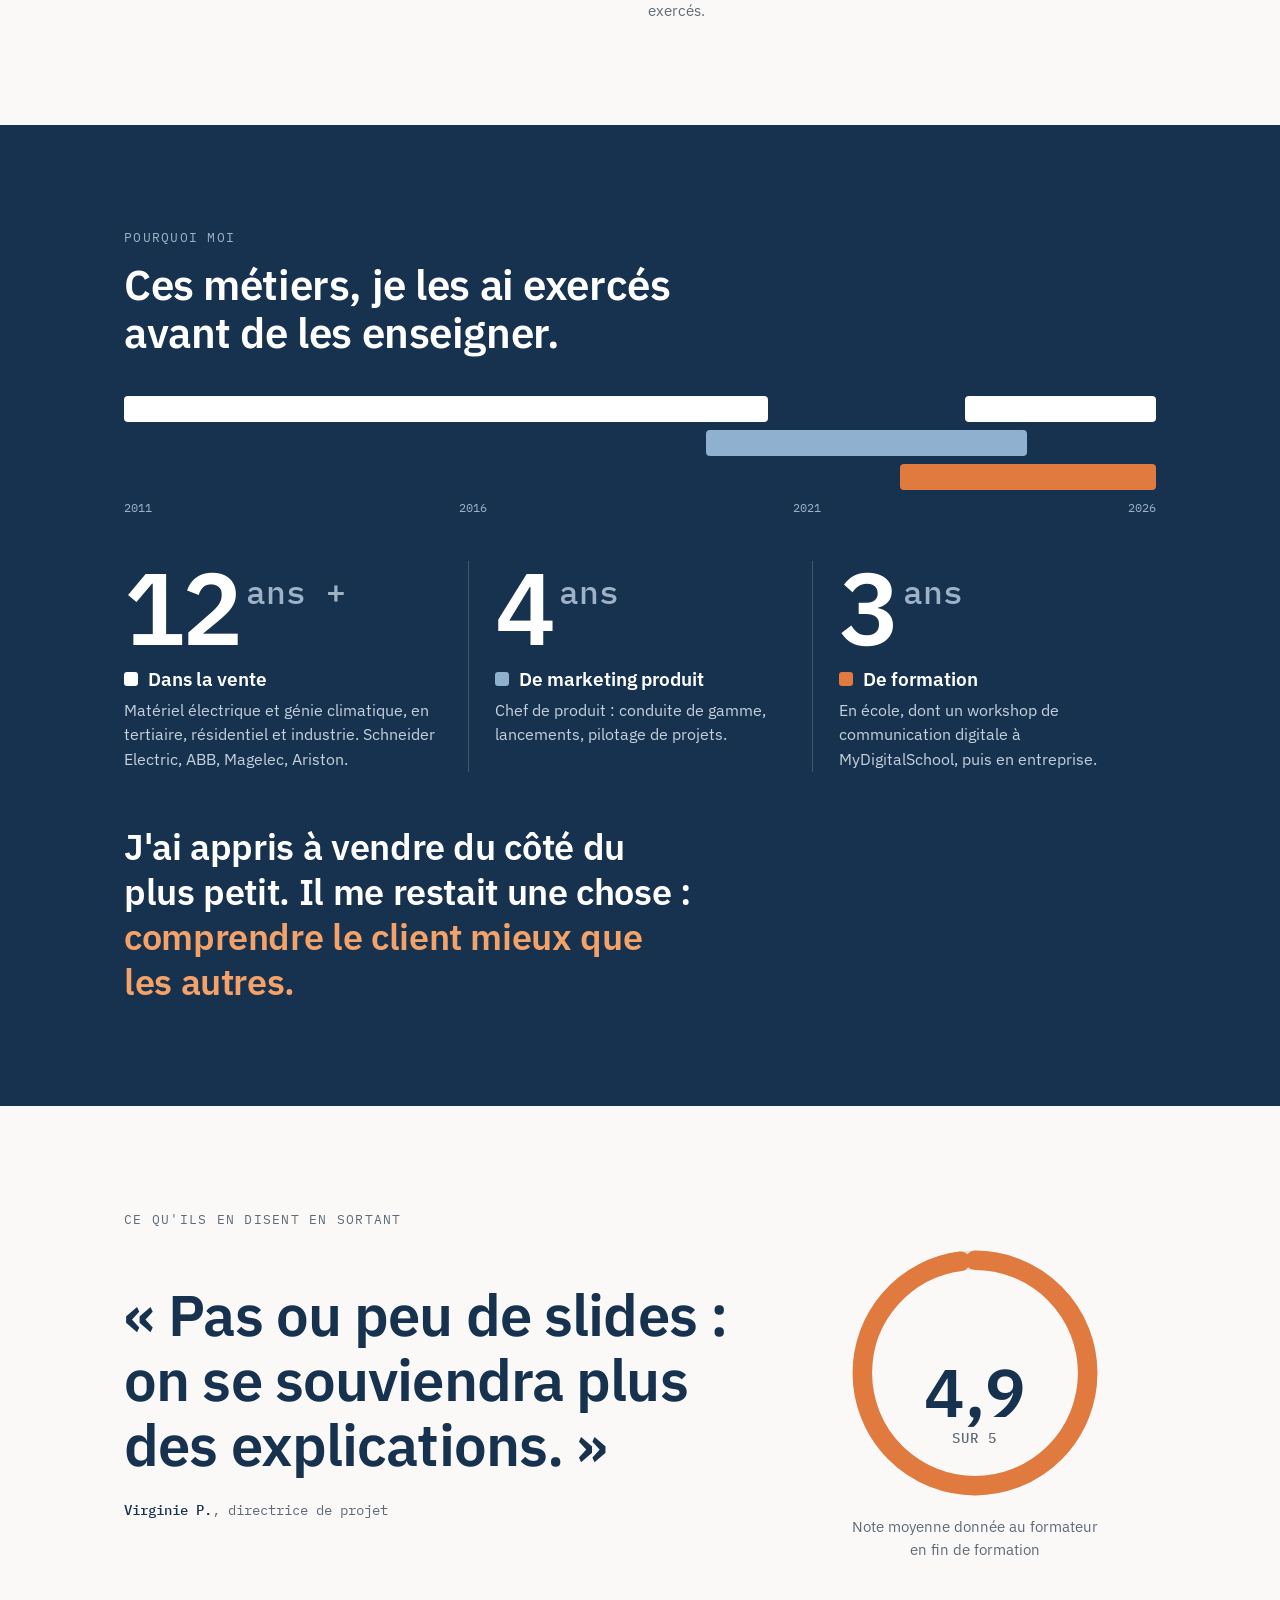
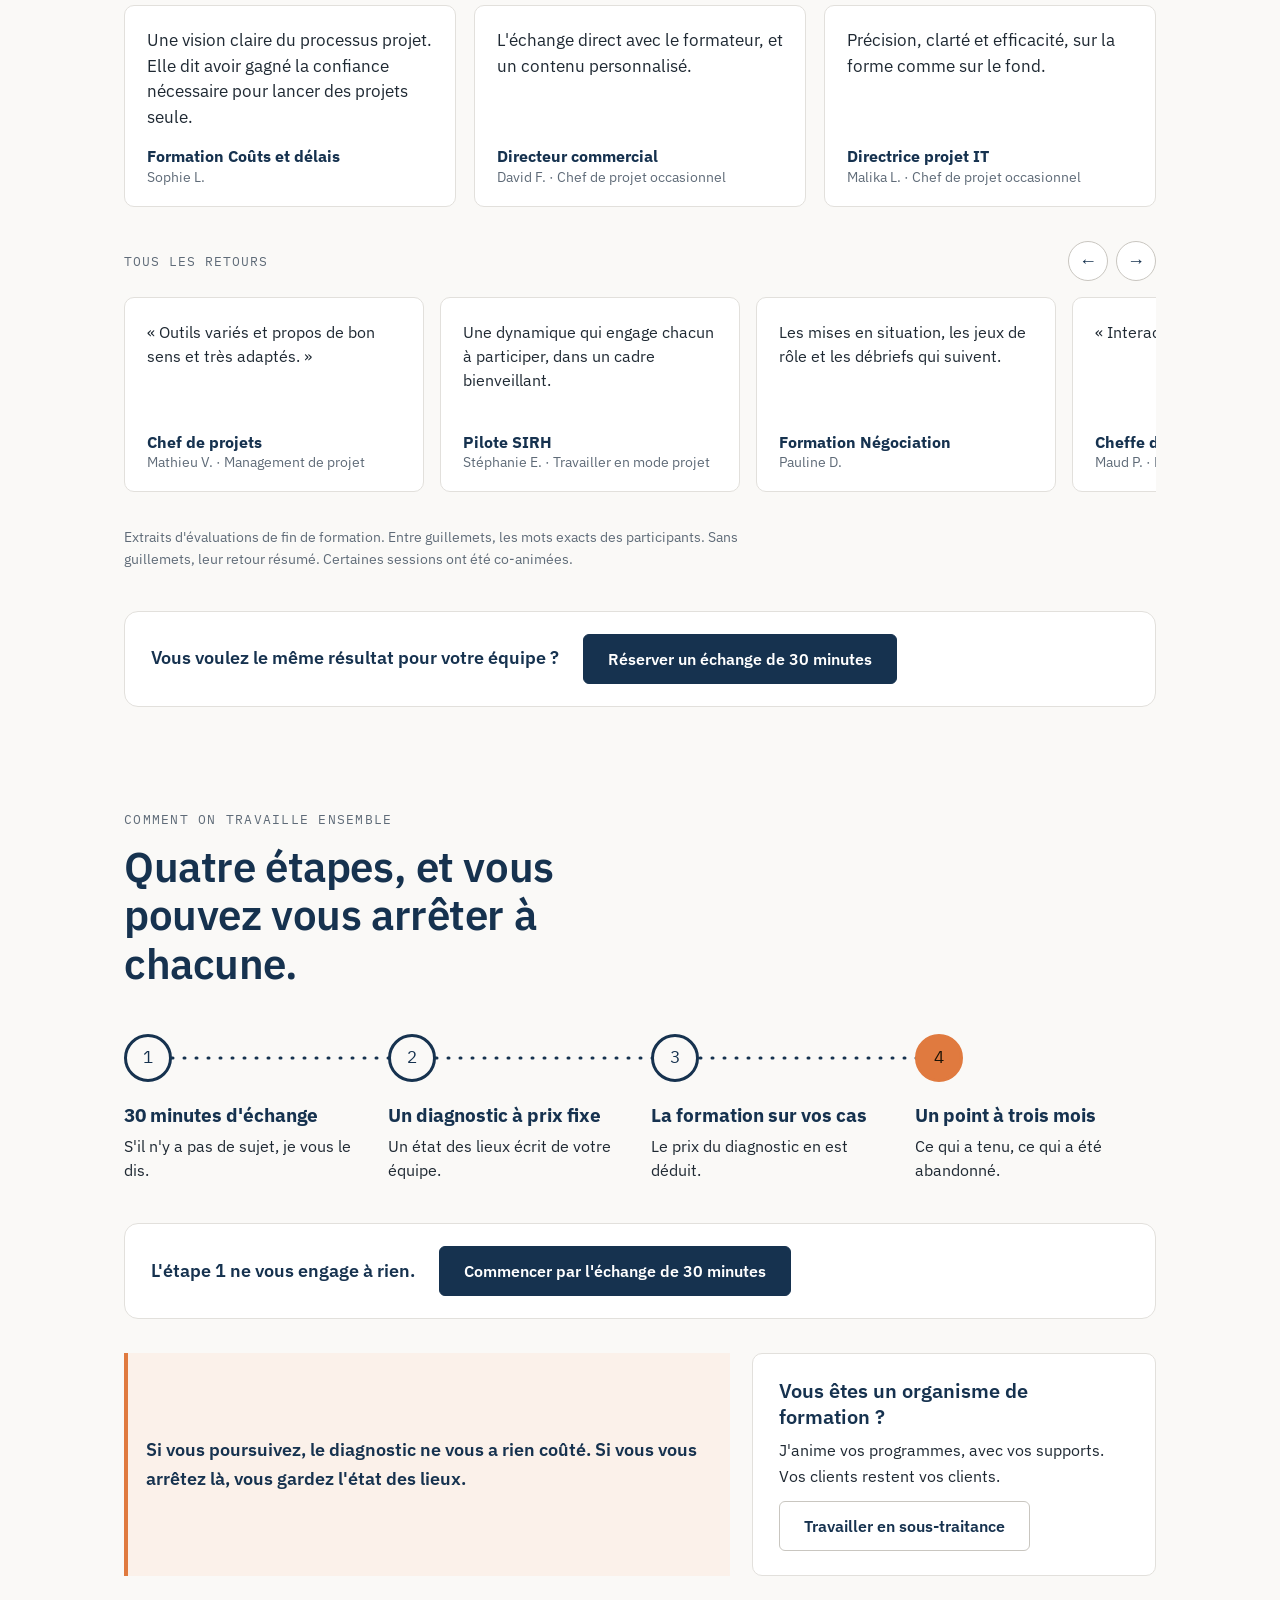
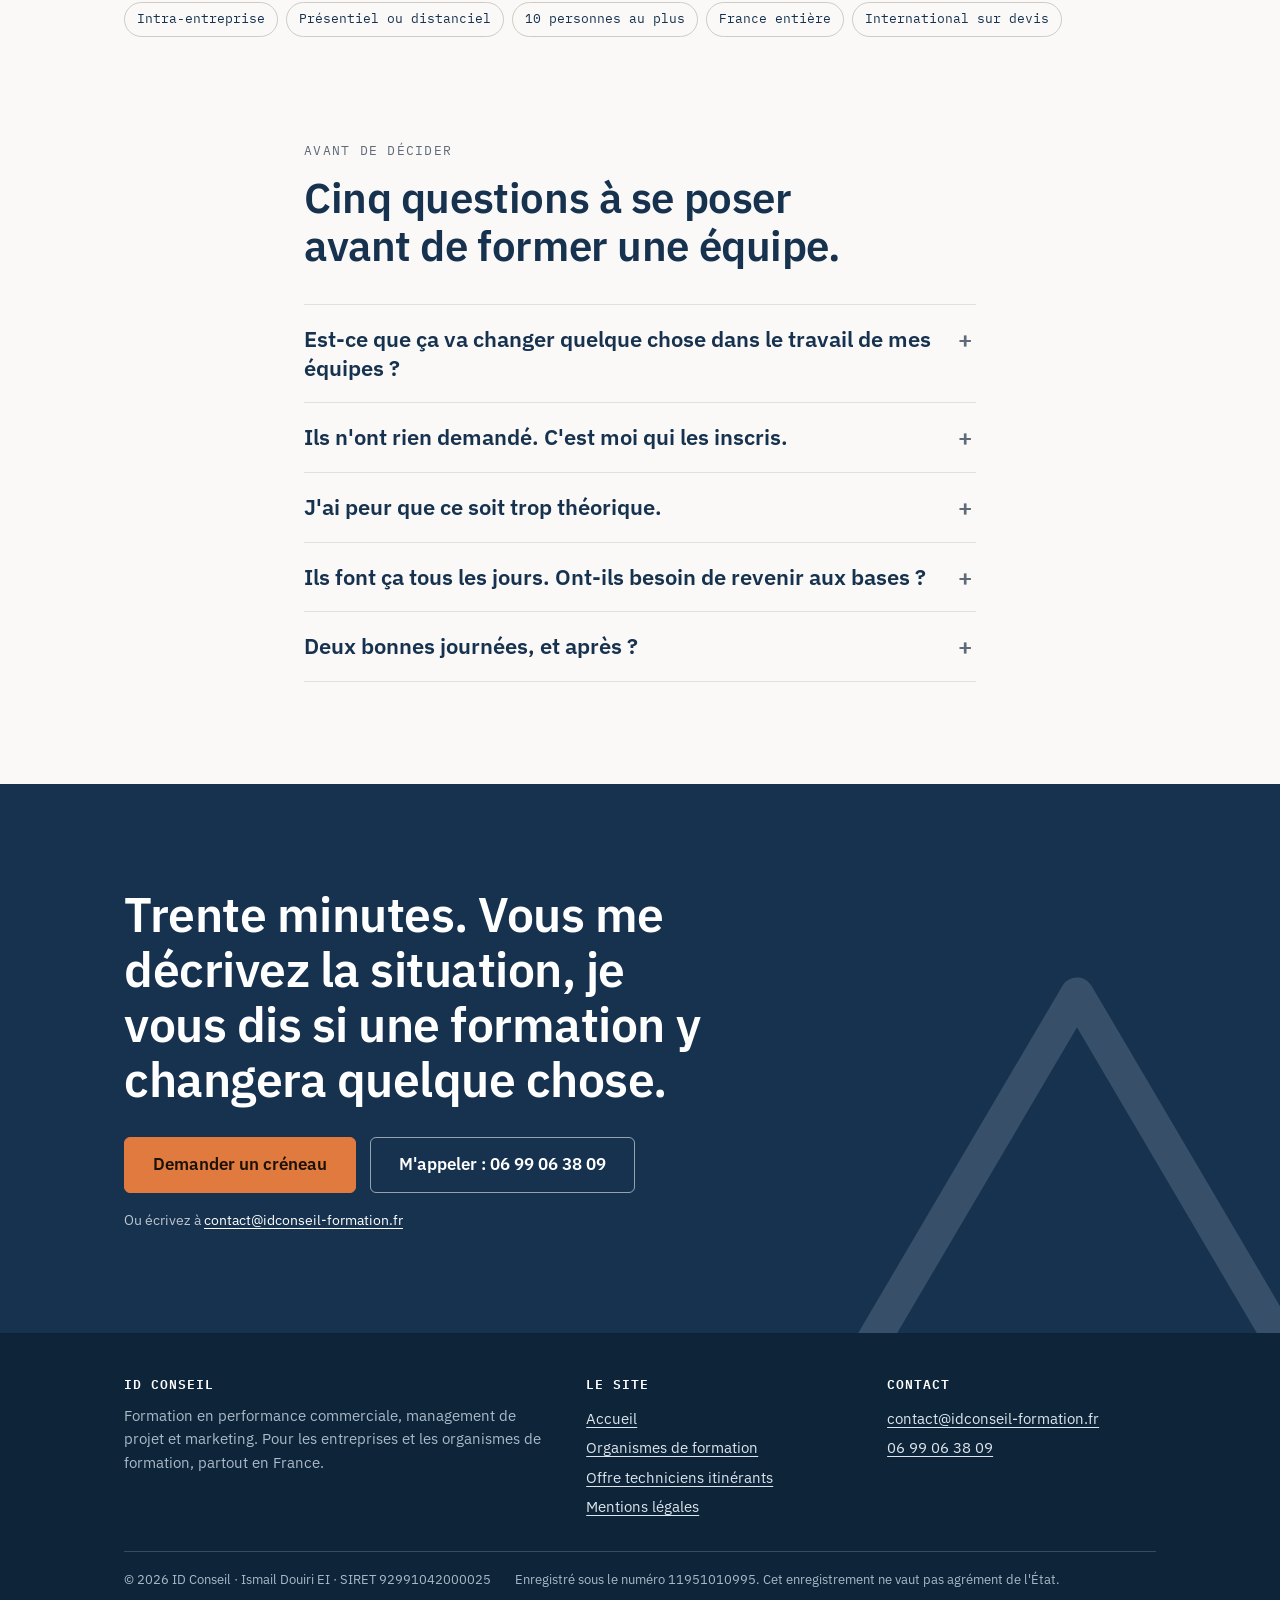
==== commit c27dbdc3: "Spécialités alignées, nouveau titre, contact à deux boutons, deux relances - Tout le site : performa" ====
--- a/index.html
+++ b/index.html
@@ -3,8 +3,8 @@
 <head>
 <meta charset="utf-8">
 <meta name="viewport" content="width=device-width, initial-scale=1">
-<title>Ismail Douiri · Formateur projet, commerce, marketing | ID Conseil</title>
-<meta name="description" content="Ismail Douiri, formateur en gestion de projet, commerce et marketing. Des formations bâties sur les situations réelles de vos équipes.">
+<title>Ismail Douiri · Performance commerciale, management de projet, marketing</title>
+<meta name="description" content="Ismail Douiri, formateur en performance commerciale, management de projet et marketing. Des formations bâties sur les situations réelles de vos équipes.">
 <meta name="robots" content="index, follow">
 <link rel="canonical" href="https://idconseil-formation.fr/">
 <meta name="theme-color" content="#16324F">
@@ -12,7 +12,7 @@
 <meta property="og:site_name" content="ID Conseil">
 <meta property="og:locale" content="fr_FR">
 <meta property="og:title" content="ID Conseil · Des formations ancrées dans le terrain de vos équipes">
-<meta property="og:description" content="Gestion de projet, commerce, marketing. Pour les entreprises et les organismes de formation.">
+<meta property="og:description" content="Performance commerciale, management de projet, marketing. Pour les entreprises et les organismes de formation.">
 <meta property="og:url" content="https://idconseil-formation.fr/">
 <meta property="og:image" content="https://idconseil-formation.fr/assets/img/og-image.png">
 <meta name="twitter:card" content="summary_large_image">
@@ -39,14 +39,14 @@
   "@type": "ProfessionalService",
   "@id": "https://idconseil-formation.fr/#organisation",
   "name": "ID Conseil",
-  "description": "Formation en gestion de projet, commerce et marketing pour les entreprises et les organismes de formation.",
+  "description": "Formation en performance commerciale, management de projet et marketing pour les entreprises et les organismes de formation.",
   "url": "https://idconseil-formation.fr/",
   "image": "https://idconseil-formation.fr/assets/img/og-image.png",
   "founder": {
     "@type": "Person",
     "@id": "https://idconseil-formation.fr/#ismail-douiri",
     "name": "Ismail Douiri",
-    "jobTitle": "Formateur en gestion de projet, commerce et marketing",
+    "jobTitle": "Formateur en performance commerciale, management de projet et marketing",
     "worksFor": {
       "@id": "https://idconseil-formation.fr/#organisation"
     },
@@ -57,6 +57,8 @@
     "name": "France"
   },
   "knowsAbout": [
+    "performance commerciale",
+    "management de projet",
     "gestion de projet",
     "management de projet",
     "vente",
@@ -99,9 +101,9 @@
 <section class="h4">
   <div class="wrap h4-g">
     <div class="h4-txt">
-      <span class="sur">Ismail Douiri · Formateur · ID Conseil</span>
-      <h1>Projet, commerce, marketing : des formations <em>ancrées dans le terrain</em> de vos équipes.</h1>
-      <p class="chapo">Je pars de leurs dossiers réels. Pour les entreprises et les organismes de formation.</p>
+      <span class="sur">Performance commerciale · Management de projet · Marketing</span>
+      <h1>Des formations bâties sur <em>les vrais dossiers</em> de vos équipes.</h1>
+      <p class="chapo">Ismail Douiri, formateur indépendant. Pour les entreprises et les organismes de formation.</p>
       <div class="actions">
         <a class="btn" href="#contact">Réserver un échange de 30 minutes</a>
         <a class="btn btn-2" href="#specialites">Voir mes spécialités</a>
@@ -280,6 +282,10 @@
     </div>
     <p class="note">Extraits d'évaluations de fin de formation. Entre guillemets, les mots exacts
       des participants. Sans guillemets, leur retour résumé. Certaines sessions ont été co-animées.</p>
+    <div class="relance">
+      <p>Vous voulez le même résultat pour votre équipe ?</p>
+      <a class="btn" href="#contact">Réserver un échange de 30 minutes</a>
+    </div>
   </div>
 </section>
 
@@ -297,6 +303,11 @@
         <li class="rev r3" data-n="3"><strong>La formation sur vos cas</strong><span>Le prix du diagnostic en est déduit.</span></li>
         <li class="rev r3" data-n="4"><strong>Un point à trois mois</strong><span>Ce qui a tenu, ce qui a été abandonné.</span></li>
       </ol>
+    </div>
+
+    <div class="relance">
+      <p>L'étape 1 ne vous engage à rien.</p>
+      <a class="btn" href="#contact">Commencer par l'échange de 30 minutes</a>
     </div>
 
     <div class="duo">
@@ -358,23 +369,11 @@
   <svg class="filigrane" viewBox="0 0 100 100" aria-hidden="true"><path d="M50 12 L90 80 L10 80 Z"/></svg>
   <div class="wrap">
     <h2>Trente minutes. Vous me décrivez la situation, je vous dis si une formation y changera quelque chose.</h2>
-    <div class="choix">
-      <a class="option" href="mailto:contact@idconseil-formation.fr?subject=Demande%20de%20cr%C3%A9neau%20%3A%20%C3%A9change%20de%2030%20minutes&amp;body=Bonjour%2C%0A%0AJe%20souhaite%20un%20%C3%A9change%20de%2030%20minutes.%0A%0AMes%20disponibilit%C3%A9s%20%28deux%20ou%20trois%20cr%C3%A9neaux%29%20%3A%0A-%20%0A-%20%0A%0APar%20t%C3%A9l%C3%A9phone%20ou%20en%20visio%20%3A%0A%0AMon%20entreprise%20et%20ma%20fonction%20%3A%0A%0ACordialement%2C">
-        <b>Demander un créneau</b>
-        <span>Un e-mail prêt à envoyer : indiquez deux ou trois disponibilités, je confirme sous 24 heures ouvrées.</span>
-        <em>Proposer mes disponibilités →</em>
-      </a>
-      <a class="option" href="mailto:contact@idconseil-formation.fr?subject=%C3%89change%20de%2030%20minutes&amp;body=Bonjour%2C%0A%0APour%20pr%C3%A9parer%20notre%20%C3%A9change%20%3A%0A%0A1.%20Quelle%20%C3%A9quipe%20est%20concern%C3%A9e%20%28m%C3%A9tier%2C%20nombre%20de%20personnes%29%20%3F%0A%0A2.%20Quelle%20situation%20voulez-vous%20faire%20%C3%A9voluer%20%3F%0A%0A3.%20Dans%20quel%20d%C3%A9lai%20%3F%0A%0ACordialement%2C">
-        <b>Décrire votre situation</b>
-        <span>Trois questions pour préparer l'échange. Je vous réponds avec une première lecture.</span>
-        <em>Écrire à contact@idconseil-formation.fr →</em>
-      </a>
-      <a class="option" href="tel:+33699063809">
-        <b>M'appeler directement</b>
-        <span>Du lundi au vendredi. Si je suis en formation, je vous rappelle le jour même.</span>
-        <em>06 99 06 38 09 →</em>
-      </a>
-    </div>
+    <div class="actions contact-btns">
+      <a class="btn" href="mailto:contact@idconseil-formation.fr?subject=Demande%20de%20cr%C3%A9neau%20%3A%20%C3%A9change%20de%2030%20minutes&amp;body=Bonjour%2C%0A%0AMes%20disponibilit%C3%A9s%20pour%20un%20%C3%A9change%20de%2030%20minutes%20%28deux%20ou%20trois%20cr%C3%A9neaux%29%20%3A%0A-%20%0A-%20%0A%0AMa%20demande%20en%20quelques%20mots%20%3A%0A%0A%0ACordialement%2C">Demander un créneau</a>
+      <a class="btn btn-2" href="tel:+33699063809">M'appeler : 06 99 06 38 09</a>
+    </div>
+    <p class="adresse">Ou écrivez à <a href="mailto:contact@idconseil-formation.fr">contact@idconseil-formation.fr</a></p>
   </div>
 </section>
 
@@ -385,7 +384,7 @@
     <div class="pied-g">
       <div>
         <h2>ID Conseil</h2>
-        <p>Formation en gestion de projet, commerce et marketing. Pour les entreprises et les organismes de formation, partout en France.</p>
+        <p>Formation en performance commerciale, management de projet et marketing. Pour les entreprises et les organismes de formation, partout en France.</p>
       </div>
       <div>
         <h2>Le site</h2>
--- a/assets/css/v4.css
+++ b/assets/css/v4.css
@@ -168,17 +168,22 @@
 /* le pointillé s'arrête à la quatrième étape */
 .route svg{width:calc(75% + 30px)}
 
-/* Contact : trois façons de prendre l'échange */
-.contact .choix{display:grid;grid-template-columns:repeat(3,1fr);gap:18px;margin-top:34px}
-.contact .option{display:flex;flex-direction:column;gap:10px;padding:24px;border-radius:14px;text-decoration:none;
-  background:rgba(255,255,255,.06);border:1px solid rgba(255,255,255,.18);color:#fff;transition:background .2s,transform .2s}
-.contact .option:hover,.contact .option:focus-visible{background:rgba(255,255,255,.12);transform:translateY(-2px)}
-.contact .option b{font-size:19px;font-weight:600}
-.contact .option span{font-size:15px;line-height:1.5;color:rgba(255,255,255,.82)}
-.contact .option em{margin-top:auto;font-style:normal;font-weight:600;color:var(--ambre);font-size:15px;overflow-wrap:anywhere}
-@media (max-width:860px){.contact .choix{grid-template-columns:1fr}}
 /* Mobile : les étiquettes du bas restent dans l'écran */
 @media (max-width:600px){
   .tri #tab-projet{left:0!important;transform:translate(0,-50%)}
   .tri #tab-marketing{left:auto!important;right:0;transform:translate(0,-50%)}
 }
+
+/* Contact : deux boutons, l'adresse en secours */
+.contact .contact-btns{display:flex;flex-wrap:wrap;gap:14px;margin-top:30px}
+.contact .contact-btns .btn{font-size:17px;padding:16px 28px}
+.contact .contact-btns .btn-2{background:transparent;color:#fff;border:1.5px solid rgba(255,255,255,.55)}
+.contact .contact-btns .btn-2:hover{background:#fff;color:var(--encre);border-color:#fff}
+.contact .adresse{margin:16px 0 0;font-size:14px;color:rgba(255,255,255,.72)}
+.contact .adresse a{color:#fff}
+@media (max-width:600px){.contact .contact-btns .btn{width:100%;text-align:center}}
+/* Relances entre les sections */
+.relance{display:flex;flex-wrap:wrap;align-items:center;gap:14px 24px;margin-top:40px;padding:22px 26px;
+  border-radius:14px;background:#fff;border:1px solid var(--trait)}
+.relance p{margin:0;font-weight:600;color:var(--encre);font-size:18px}
+@media (max-width:600px){.relance .btn{width:100%;text-align:center}}
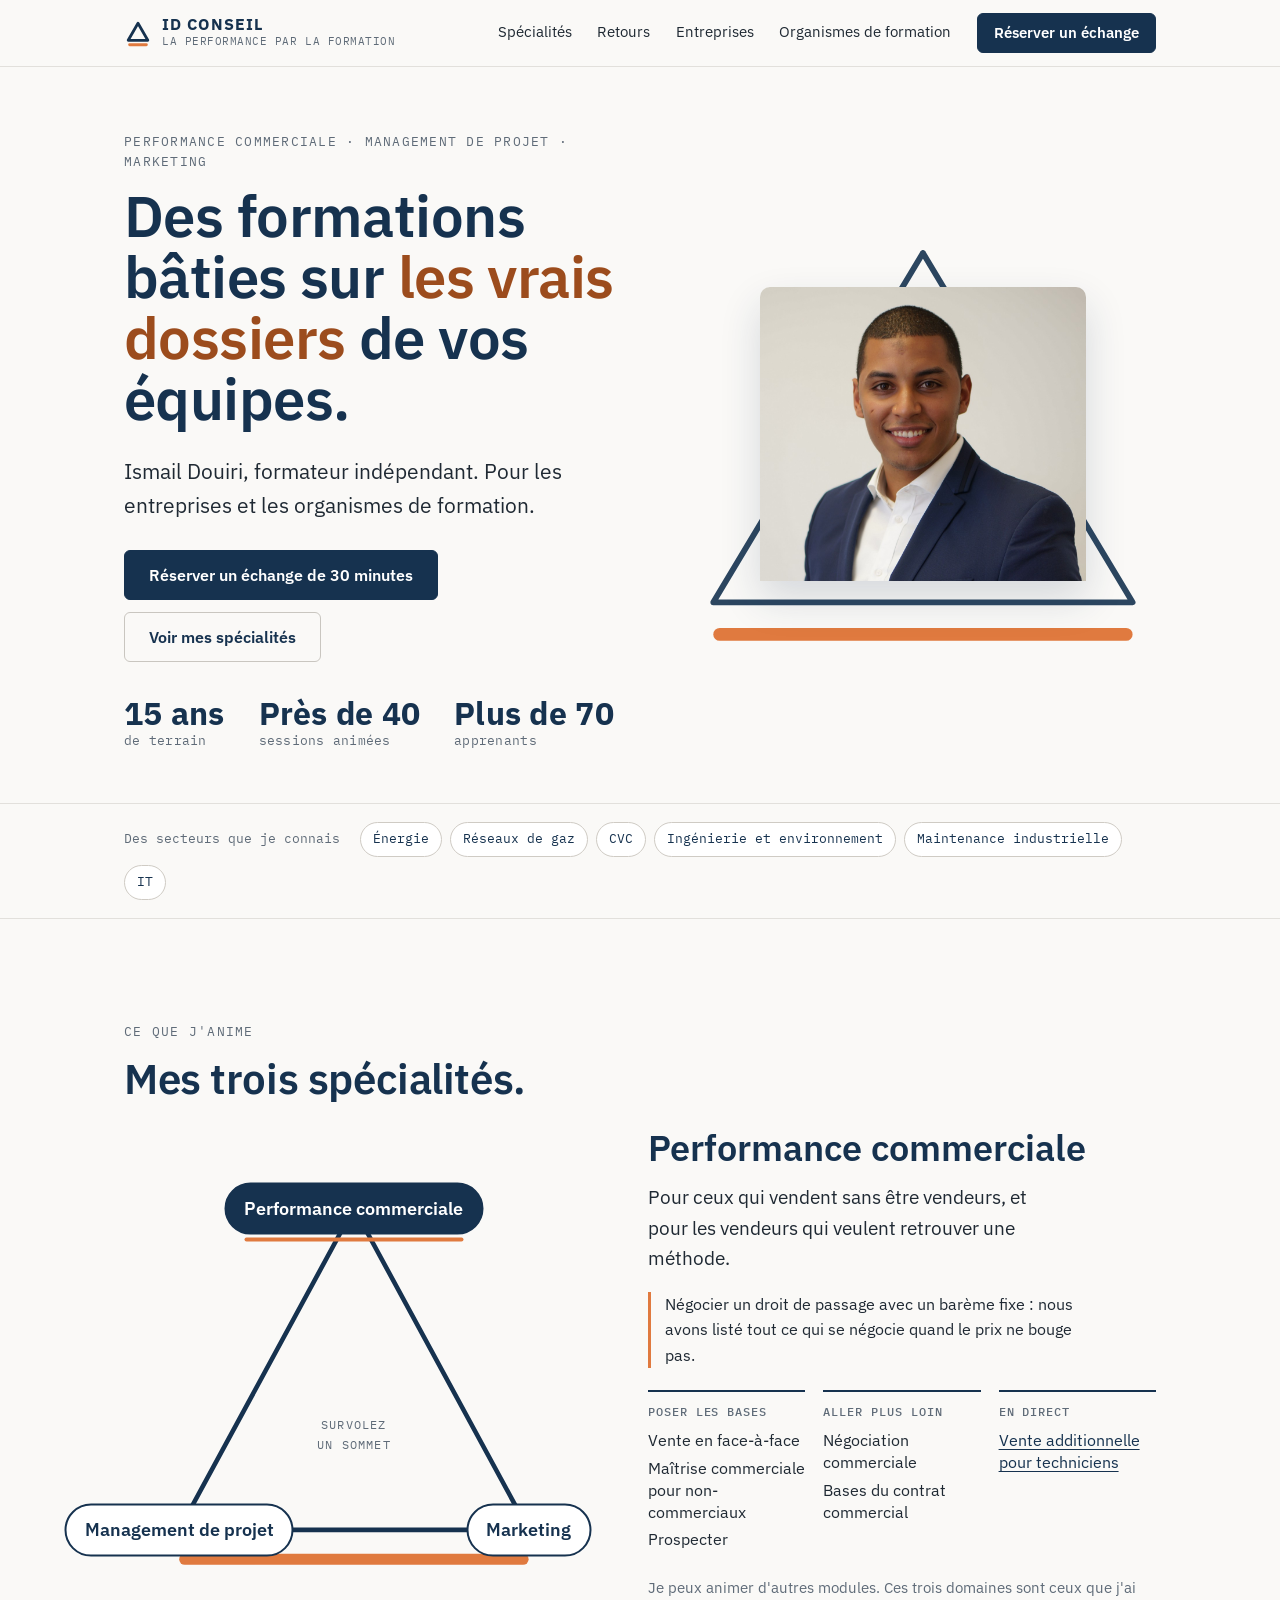
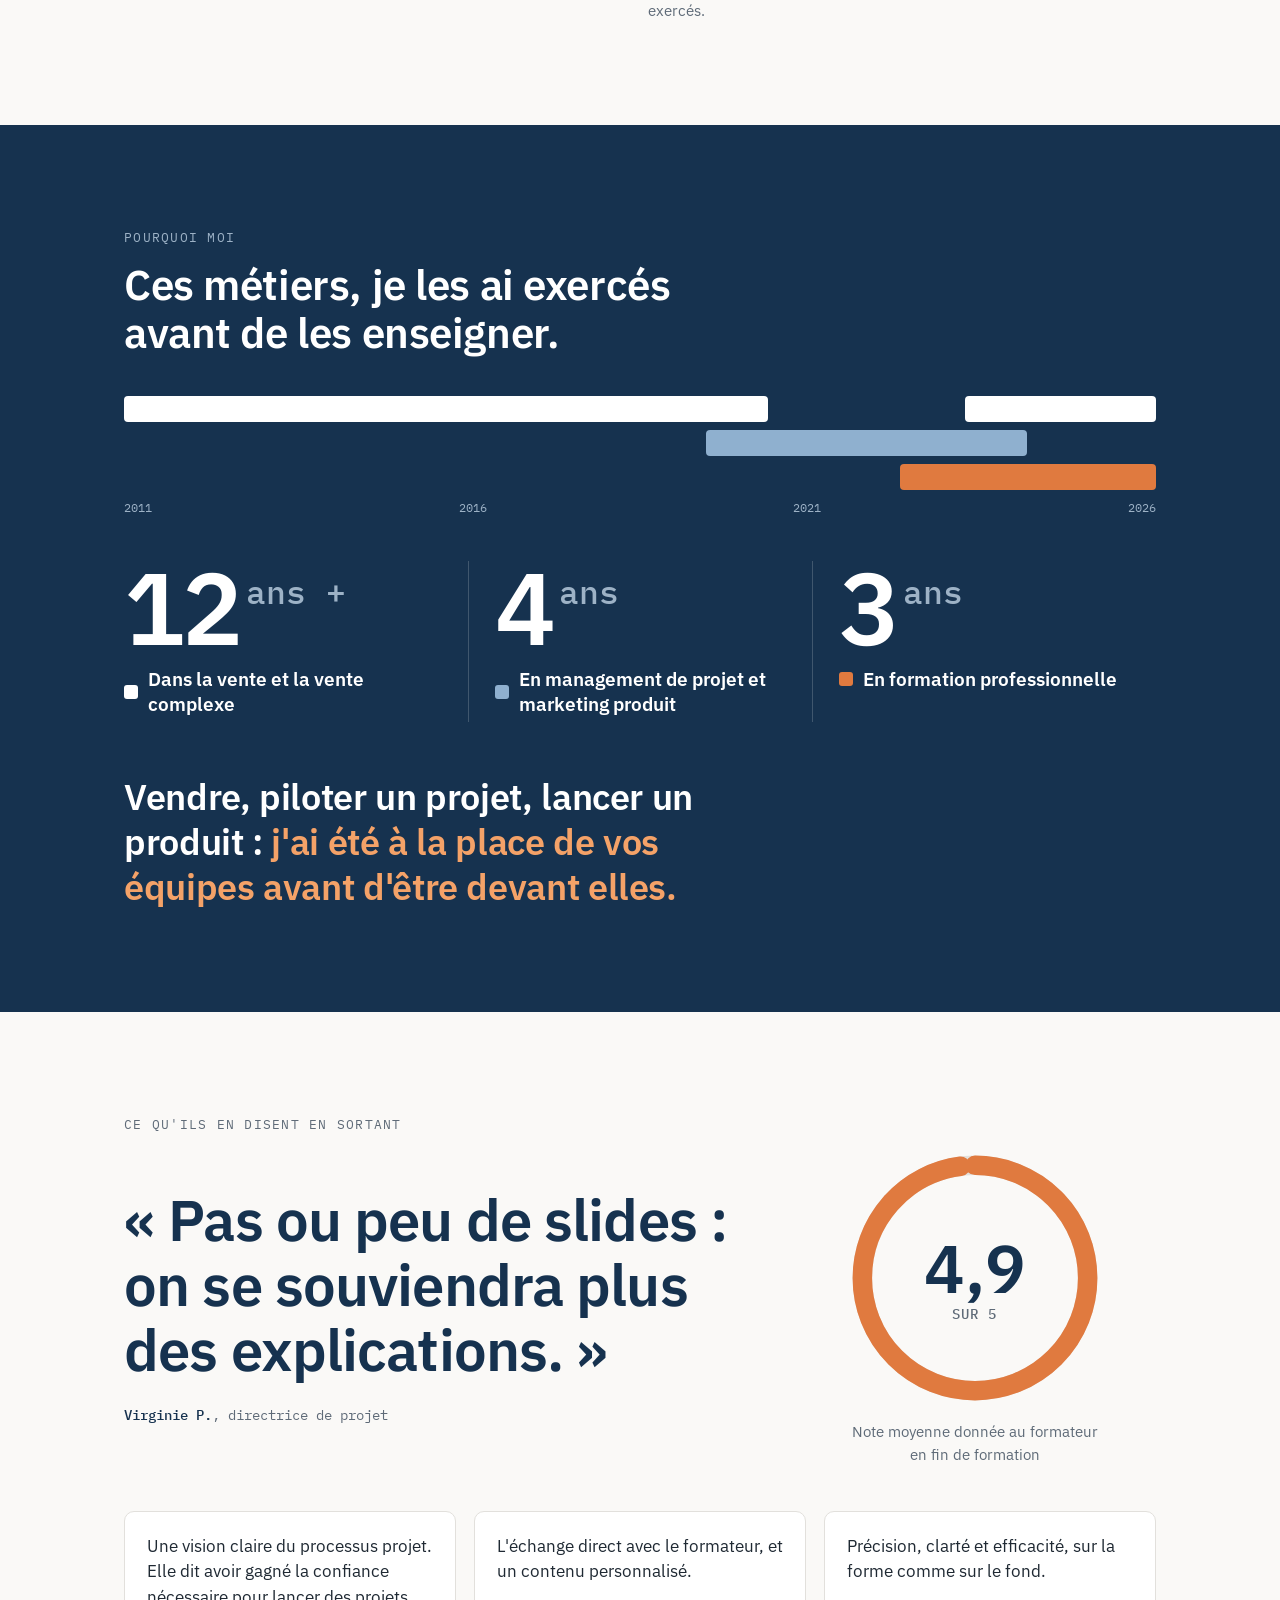
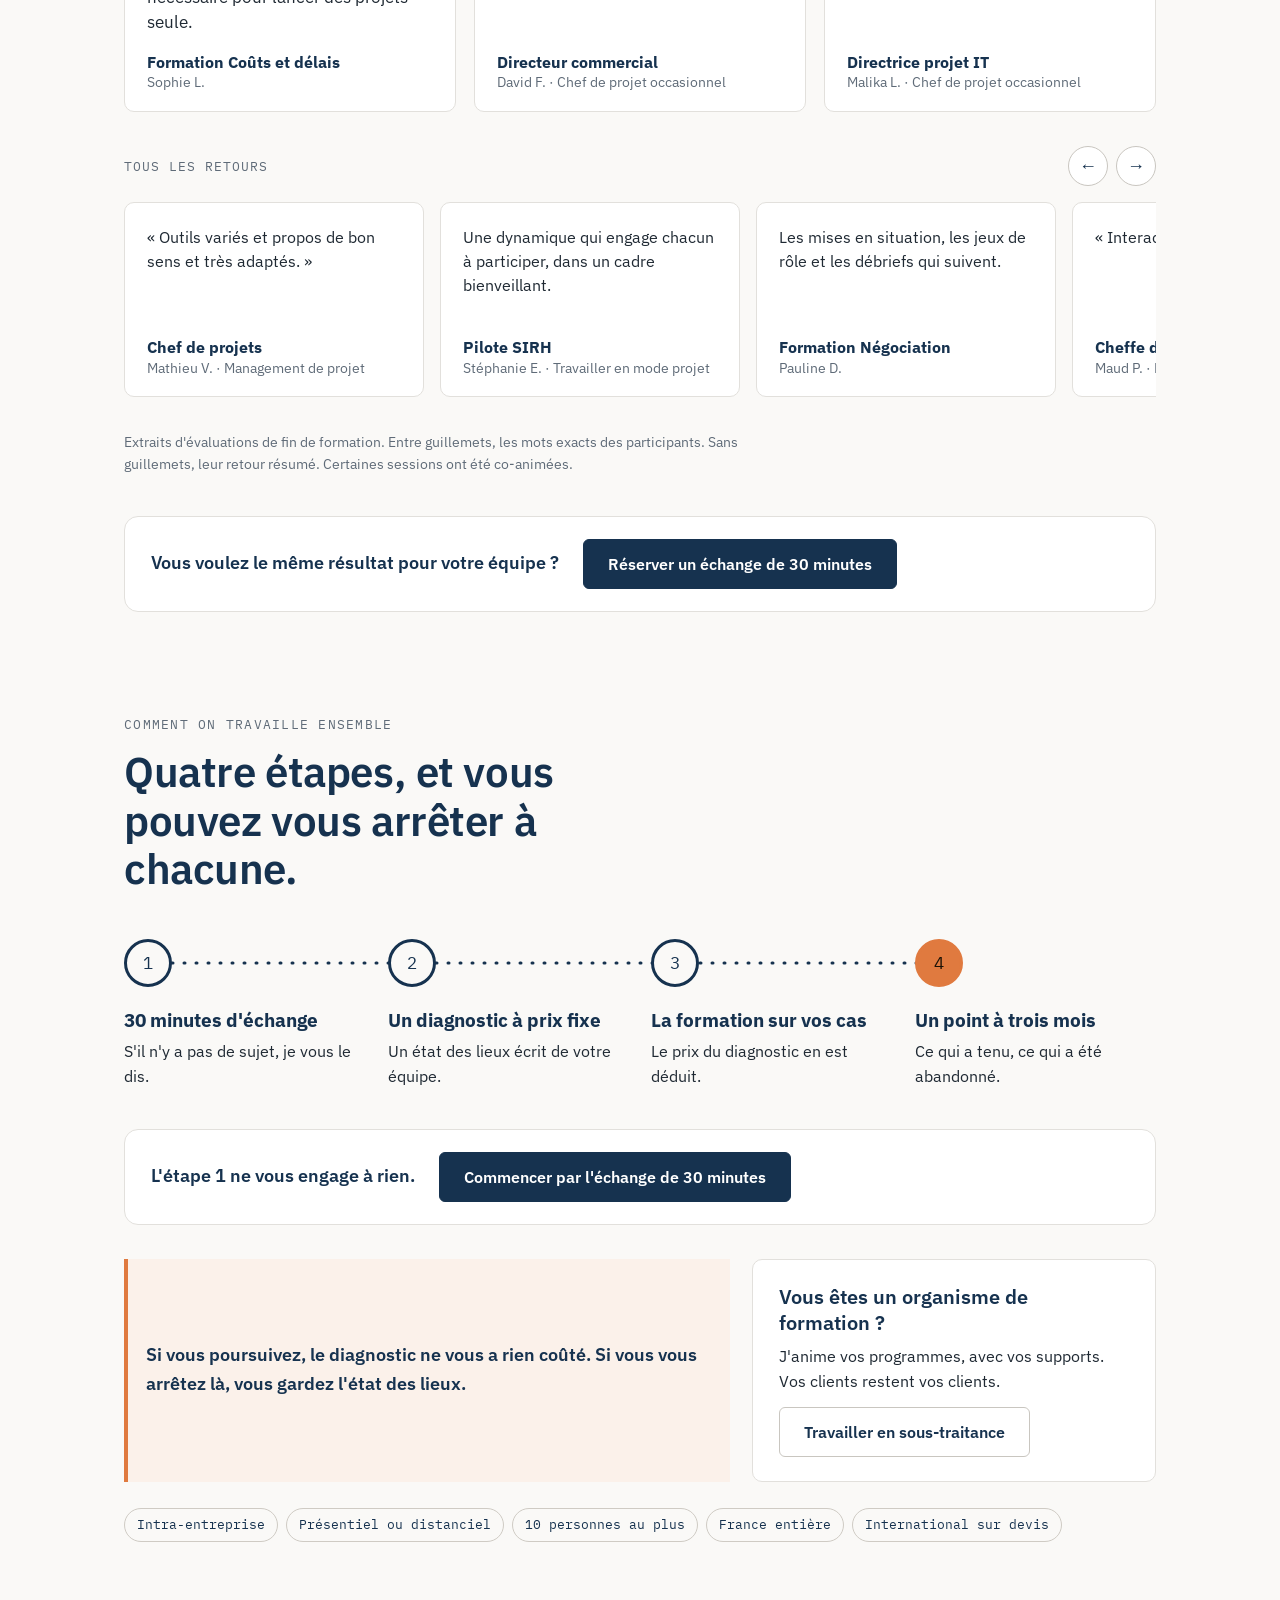
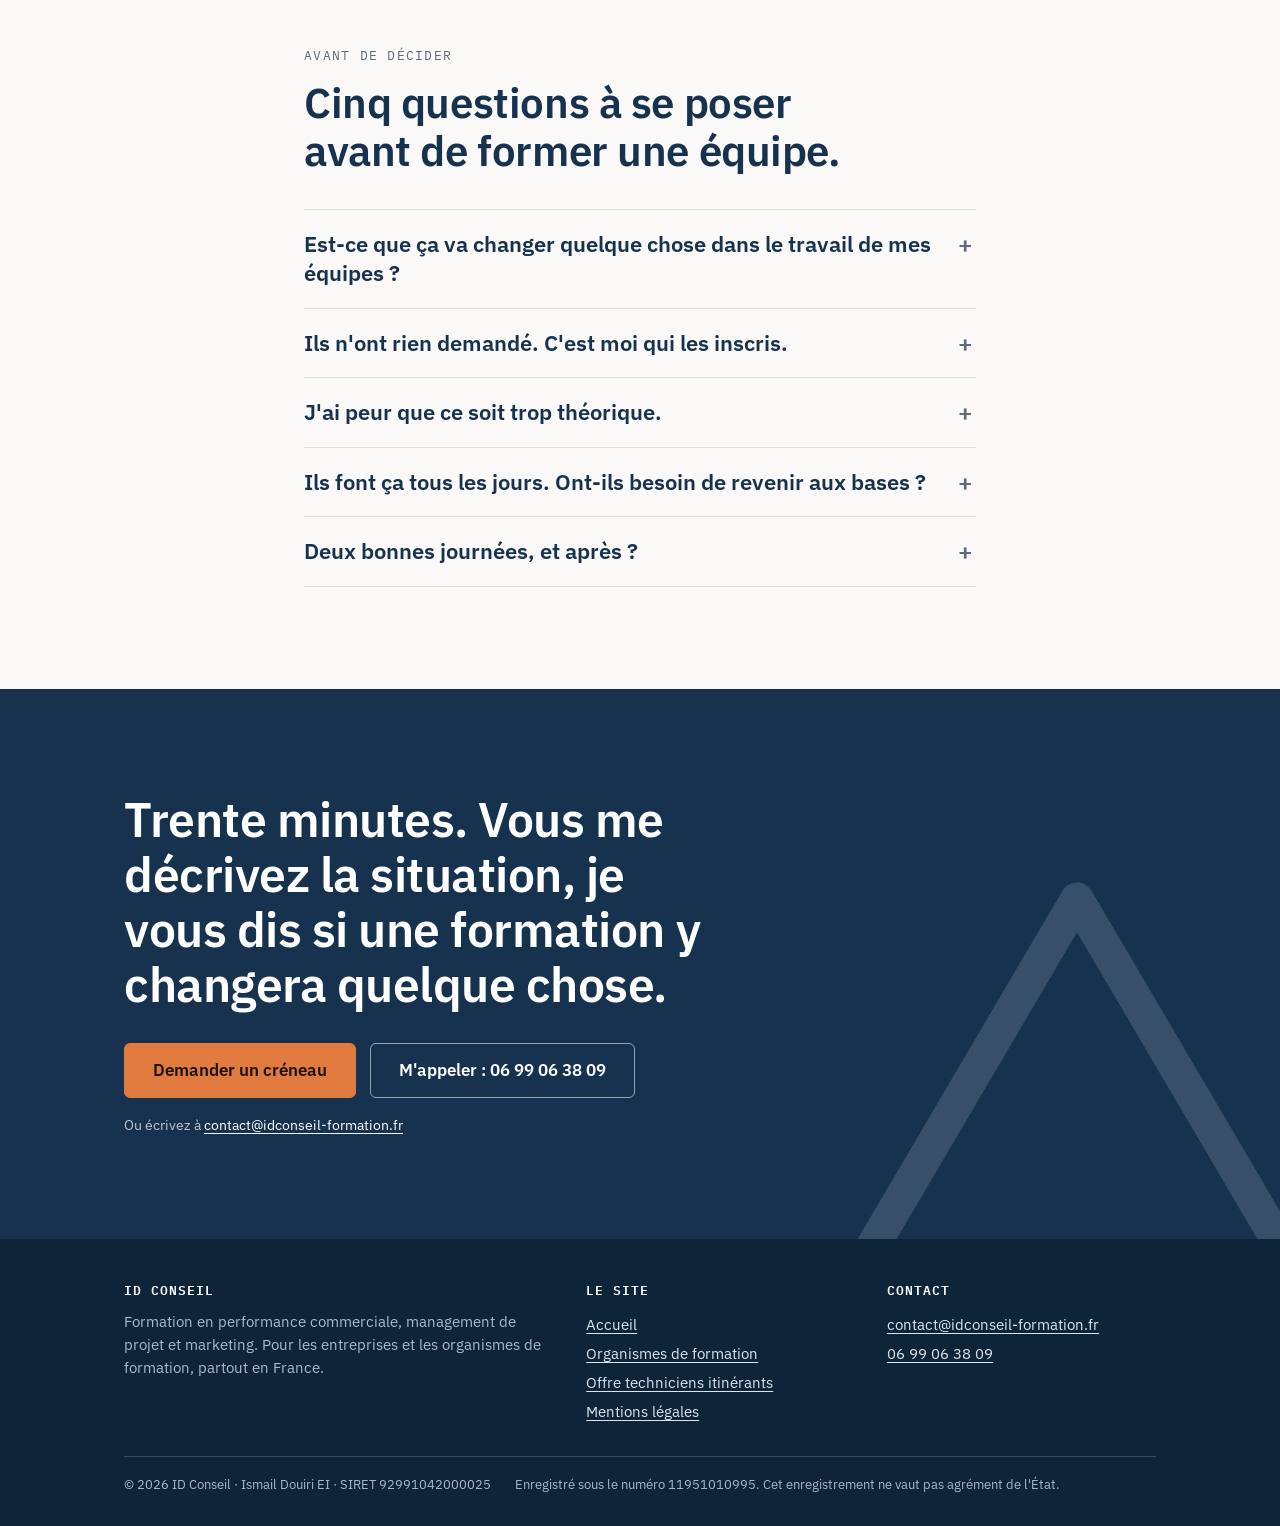
==== commit 683a869e: "Pourquoi moi : intitulés simplifiés, nouvelle phrase ; note 4,9 centrée - Les trois durées gardent u" ====
--- a/index.html
+++ b/index.html
@@ -195,7 +195,7 @@
     <span class="sur">Pourquoi moi</span>
     <h2>Ces métiers, je les ai exercés avant de les enseigner.</h2>
 
-    <div class="frise rev" role="img" aria-label="Frise de 2011 à 2026. Vente de 2011 à 2020, puis depuis 2024. Marketing produit et pilotage de projets de 2020 à 2024. Formation depuis 2023.">
+    <div class="frise rev" role="img" aria-label="Frise de 2011 à 2026. Vente de 2011 à 2020, puis depuis 2024. Management de projet et marketing produit de 2020 à 2024. Formation depuis 2023.">
       <div class="frise-l"><span class="b-vente" style="grid-column:1/11"></span><span class="b-vente" style="grid-column:14/17"></span></div>
       <div class="frise-l"><span class="b-mkt" style="grid-column:10/15"></span></div>
       <div class="frise-l"><span class="b-form" style="grid-column:13/17"></span></div>
@@ -205,22 +205,19 @@
     <div class="grands">
       <div class="grand rev">
         <b>12<sup>ans +</sup></b>
-        <h3><i class="b-vente"></i>Dans la vente</h3>
-        <p>Matériel électrique et génie climatique, en tertiaire, résidentiel et industrie. Schneider Electric, ABB, Magelec, Ariston.</p>
+        <h3><i class="b-vente"></i>Dans la vente et la vente complexe</h3>
       </div>
       <div class="grand rev r2">
         <b>4<sup>ans</sup></b>
-        <h3><i class="b-mkt"></i>De marketing produit</h3>
-        <p>Chef de produit : conduite de gamme, lancements, pilotage de projets.</p>
+        <h3><i class="b-mkt"></i>En management de projet et marketing produit</h3>
       </div>
       <div class="grand rev r3">
         <b>3<sup>ans</sup></b>
-        <h3><i class="b-form"></i>De formation</h3>
-        <p>En école, dont un workshop de communication digitale à MyDigitalSchool, puis en entreprise.</p>
-      </div>
-    </div>
-
-    <p class="phrase rev">J'ai appris à vendre du côté du plus petit. Il me restait une chose : <span>comprendre le client mieux que les autres.</span></p>
+        <h3><i class="b-form"></i>En formation professionnelle</h3>
+      </div>
+    </div>
+
+    <p class="phrase rev">Vendre, piloter un projet, lancer un produit : <span>j'ai été à la place de vos équipes avant d'être devant elles.</span></p>
   </div>
 </section>
 
--- a/assets/css/v4.css
+++ b/assets/css/v4.css
@@ -187,3 +187,6 @@
   border-radius:14px;background:#fff;border:1px solid var(--trait)}
 .relance p{margin:0;font-weight:600;color:var(--encre);font-size:18px}
 @media (max-width:600px){.relance .btn{width:100%;text-align:center}}
+
+/* Jauge : le chiffre est centré dans le cercle, pas sur le cercle et sa légende */
+.jauge b{inset:0 0 auto 0;aspect-ratio:1/1}
